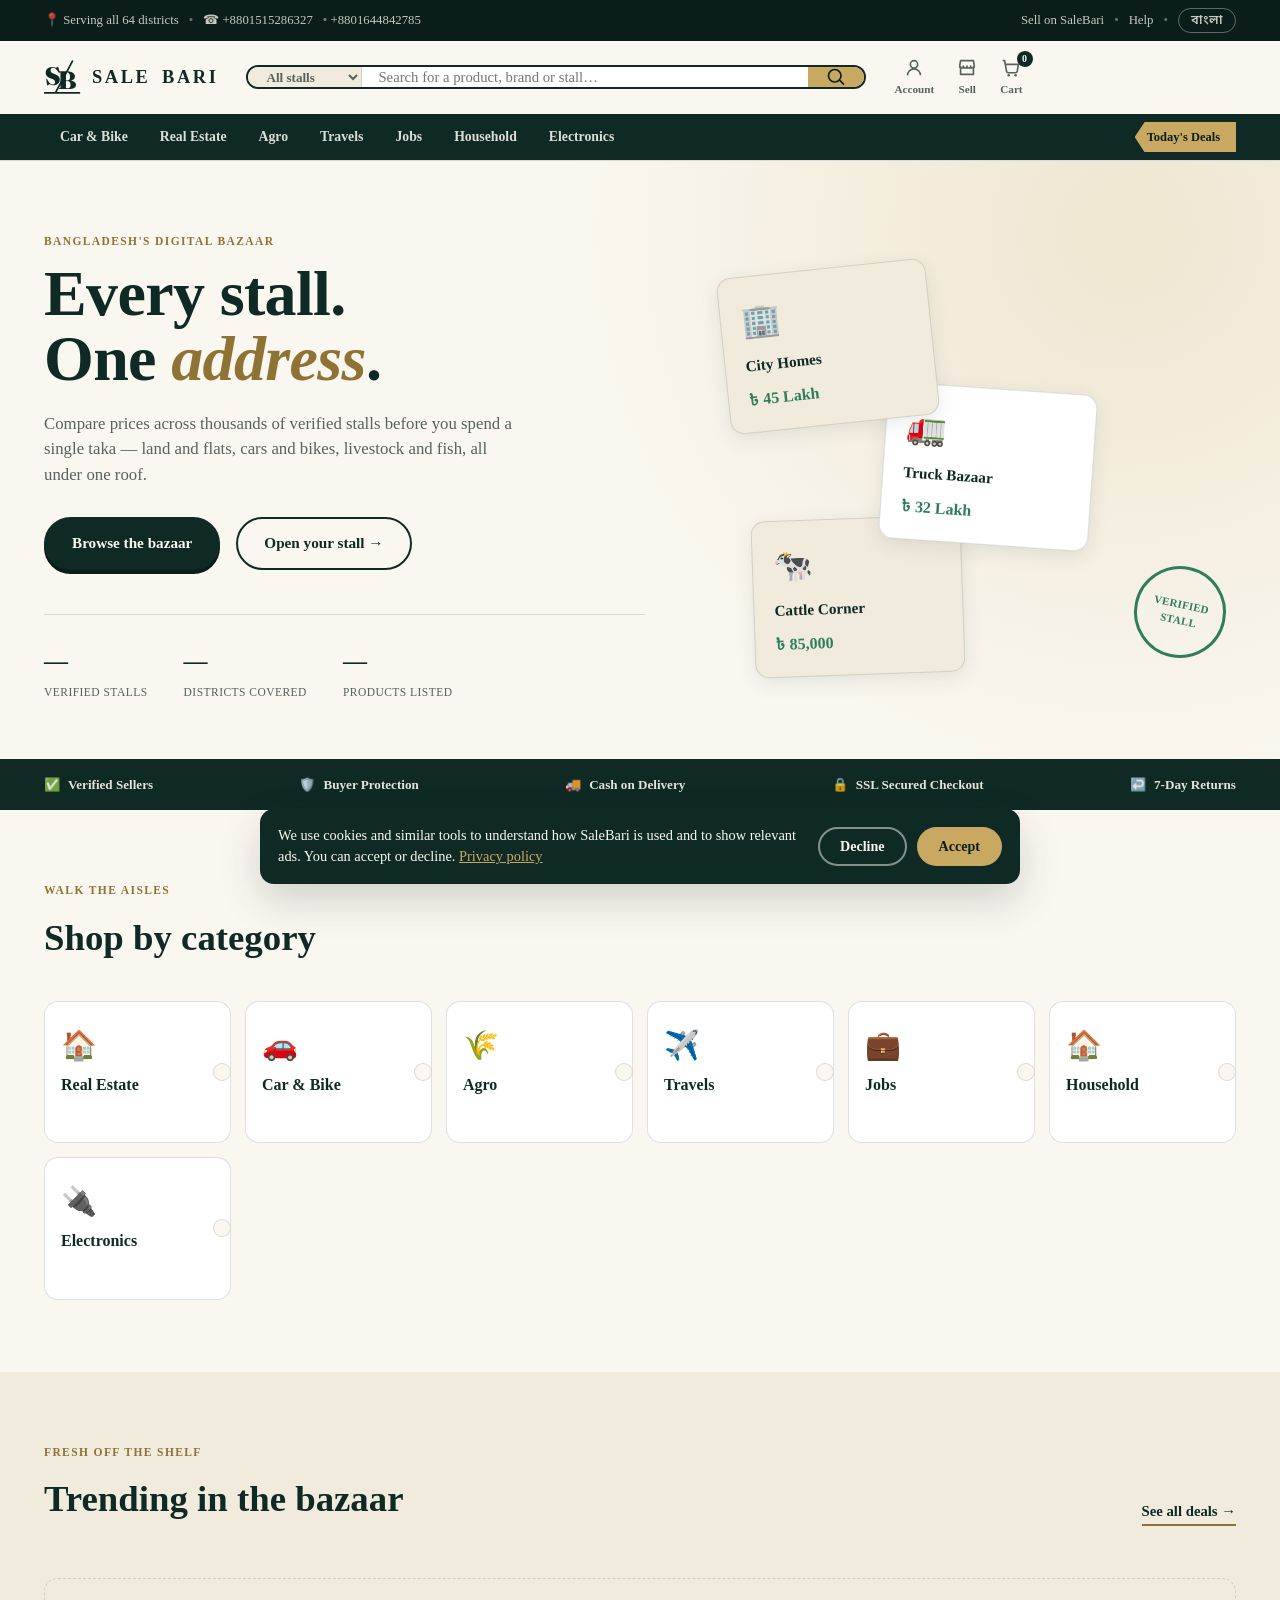
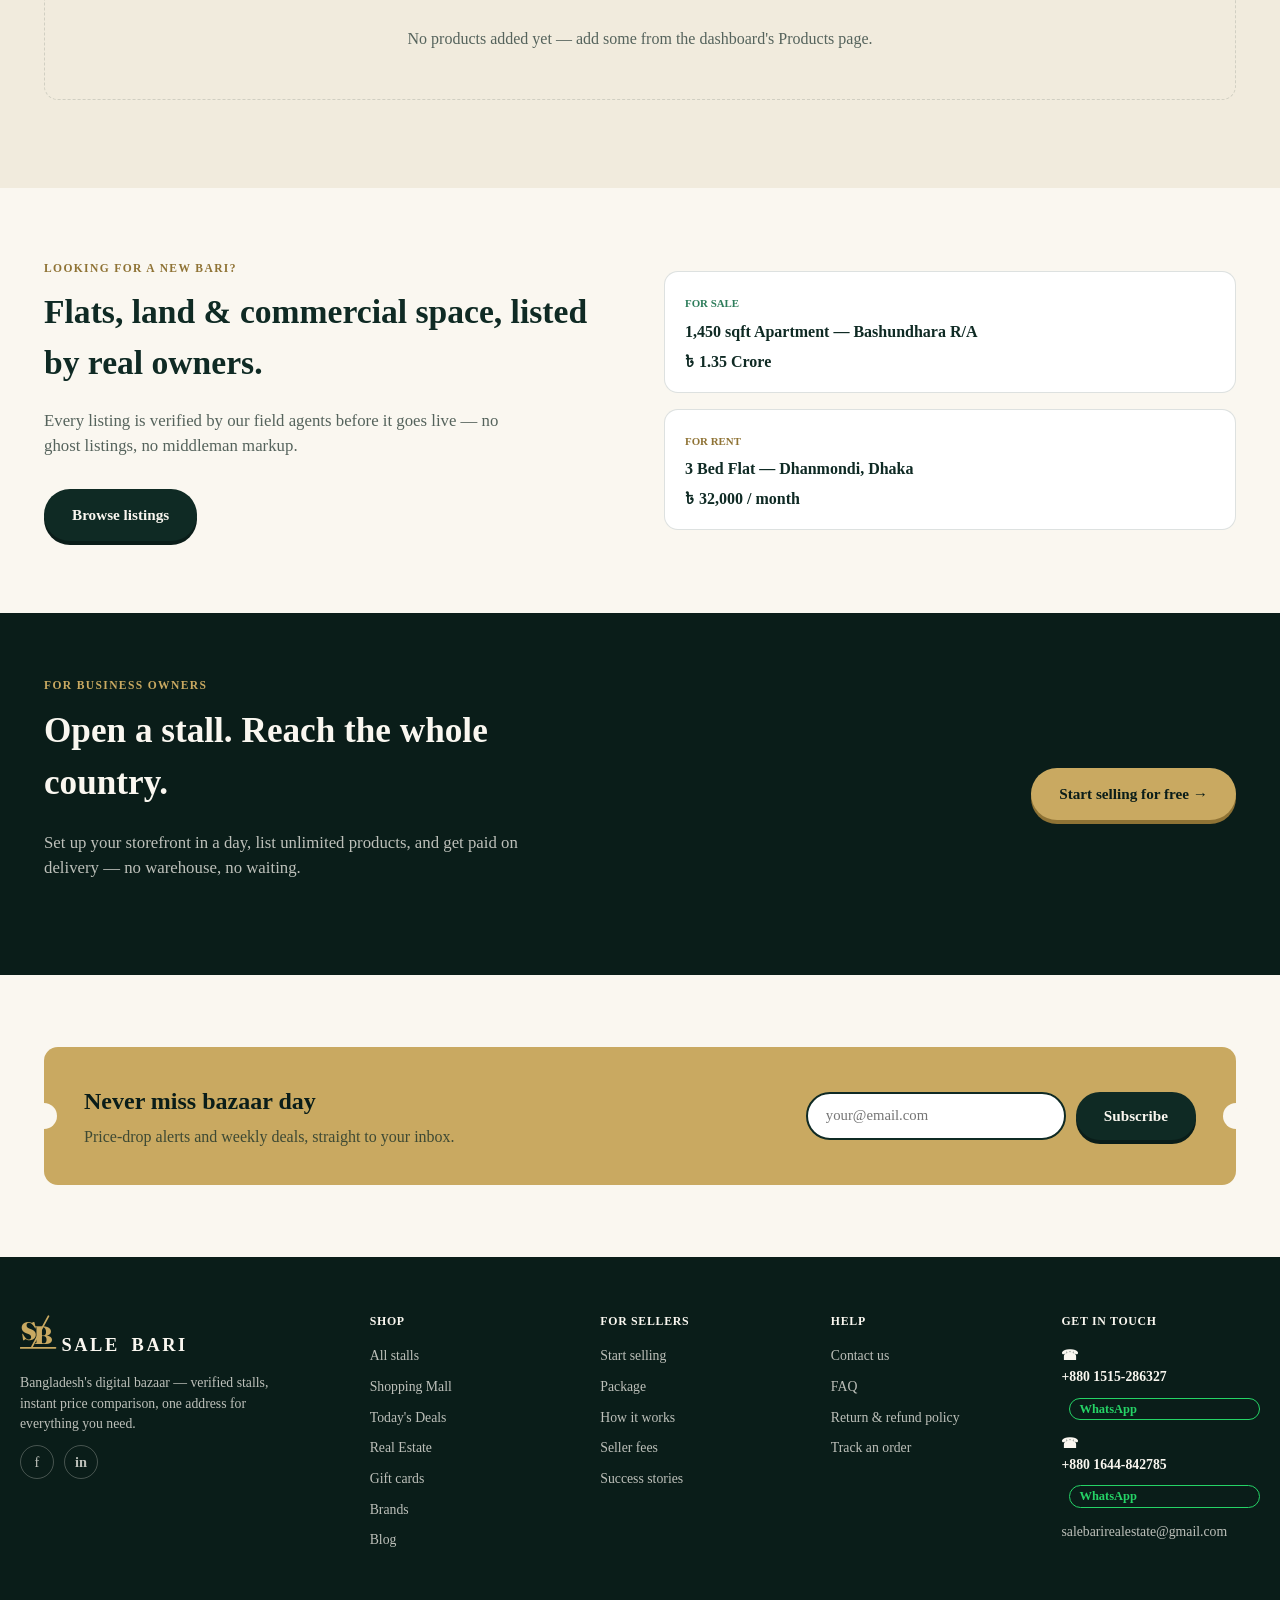
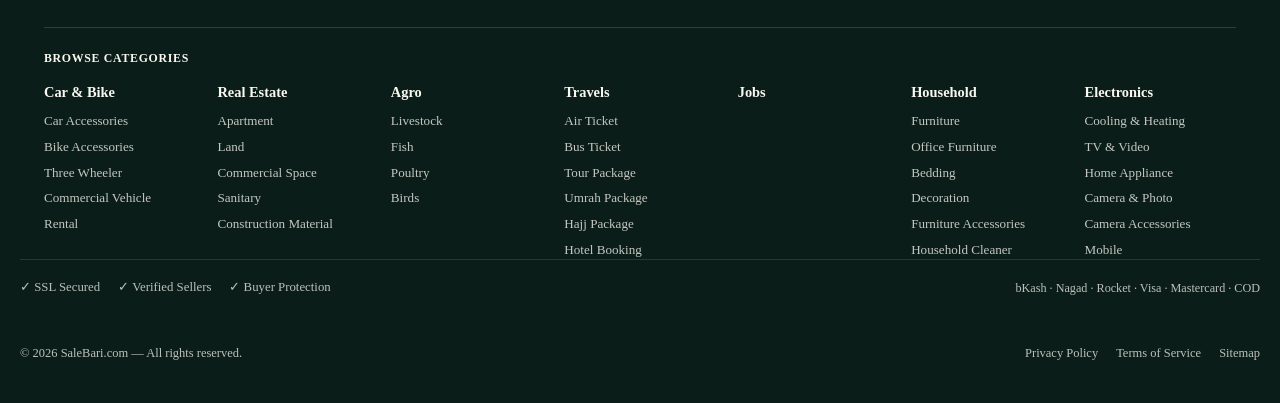
==== index.html @ 5c944c43 "City filter, price/condition/sort filters and 'category in city' landing pages (/electronics/laptop/" ====
<!DOCTYPE html>
<html lang="en">
<head>
<meta charset="UTF-8">
<meta name="viewport" content="width=device-width, initial-scale=1.0">
<title>SaleBari — Buy &amp; Sell Online in Bangladesh</title>
<meta name="description" content="Buy and sell real estate, cars, electronics, household items, travel and more from verified sellers across Bangladesh. Compare prices, chat on WhatsApp.">
<meta name="robots" content="index,follow,max-image-preview:large">
<link rel="canonical" href="https://salebari.com/">
<meta name="theme-color" content="#0F2A24">
<meta property="og:site_name" content="SaleBari">
<meta property="og:type" content="website">
<meta property="og:title" content="SaleBari — Buy &amp; Sell Online in Bangladesh">
<meta property="og:description" content="Buy and sell real estate, cars, electronics, household items, travel and more from verified sellers across Bangladesh. Compare prices, chat on WhatsApp.">
<meta property="og:url" content="https://salebari.com/">
<meta property="og:image" content="https://salebari.com/assets/og-default.png">
<meta property="og:locale" content="en_US">
<meta property="og:locale:alternate" content="bn_BD">
<meta name="twitter:card" content="summary_large_image">
<meta name="twitter:title" content="SaleBari — Buy &amp; Sell Online in Bangladesh">
<meta name="twitter:description" content="Buy and sell real estate, cars, electronics, household items, travel and more from verified sellers across Bangladesh. Compare prices, chat on WhatsApp.">
<meta name="twitter:image" content="https://salebari.com/assets/og-default.png">
<script type="application/ld+json">{"@context":"https://schema.org","@graph":[{"@type":"Organization","@id":"https://salebari.com/#org","name":"SaleBari","url":"https://salebari.com/","logo":"https://salebari.com/assets/og-default.png","sameAs":["https://www.facebook.com/thesalebari","https://www.linkedin.com/company/sale-bari/"],"contactPoint":[{"@type":"ContactPoint","telephone":"+8801515286327","contactType":"customer support","areaServed":"BD","availableLanguage":["en","bn"]},{"@type":"ContactPoint","telephone":"+8801644842785","contactType":"customer support","areaServed":"BD","availableLanguage":["en","bn"]}]},{"@type":"WebSite","@id":"https://salebari.com/#website","url":"https://salebari.com/","name":"SaleBari","publisher":{"@id":"https://salebari.com/#org"},"inLanguage":["en","bn"]}]}</script>
<meta name="google-site-verification" content="fPj6WrLYB4rgXMhcSSSELYYKHPW4EXhaPzWwyzoyVK4" />
<link rel="icon" type="image/svg+xml" href="assets/favicon.svg">
<link rel="preconnect" href="https://fonts.googleapis.com">
<link rel="preconnect" href="https://fonts.gstatic.com" crossorigin>
<link href="https://fonts.googleapis.com/css2?family=Fraunces:ital,opsz,wght@0,9..144,500;0,9..144,600;0,9..144,700;0,9..144,900;1,9..144,600&family=Noto+Sans+Bengali:wght@400;500;600;700;800&display=swap" rel="stylesheet">
<link rel="stylesheet" href="css/style.css?v=17">
</head>
<body>

<!-- ============ UTILITY BAR ============ -->
<div class="utility-bar">
  <div class="wrap utility-inner">
    <div class="utility-left">
      <span data-i18n="utility.location">📍 Serving all 64 districts</span>
      <span class="sep">•</span>
      <span data-i18n="utility.helpline">☎ +8801515286327</span><span class="util-num2">+8801644842785</span>
    </div>
    <div class="utility-right">
      <a href="sell/" data-i18n="utility.sell">Sell on SaleBari</a>
      <span class="sep">•</span>
      <a href="/help/" data-i18n="utility.help">Help</a>
      <span class="sep">•</span>
      <button type="button" id="langToggle" class="lang-toggle">বাংলা</button>
    </div>
  </div>
</div>

<!-- ============ HEADER ============ -->
<header class="site-header">
  <div class="wrap header-inner">
    <a href="#top" class="logo">
      <svg class="logo-icon" viewBox="0 0 120 120" xmlns="http://www.w3.org/2000/svg" aria-hidden="true">
        <text x="2" y="86" font-family="Fraunces, Georgia, serif" font-weight="900" font-size="80" fill="currentColor">S</text>
        <text x="44" y="98" font-family="Fraunces, Georgia, serif" font-weight="900" font-size="80" fill="currentColor">B</text>
        <line x1="90" y1="10" x2="38" y2="106" stroke="currentColor" stroke-width="5.5" stroke-linecap="round"/>
        <line x1="2" y1="110" x2="112" y2="110" stroke="currentColor" stroke-width="5.5" stroke-linecap="round"/>
      </svg>
      <span class="logo-word">Sale Bari</span>
    </a>

    <form class="search-bar" role="search">
      <select class="search-scope" aria-label="Category">
        <option data-i18n="search.scope.all">All stalls</option>
        <option data-i18n="cat.realestate">Real Estate</option>
        <option data-i18n="cat.carbike">Car &amp; Bike</option>
        <option data-i18n="cat.agro">Agro</option>
        <option data-i18n="cat.travels">Travels</option>
        <option data-i18n="cat.jobs">Jobs</option>
      </select>
      <input type="search" placeholder="Search for a product, brand or stall…" aria-label="Search" data-i18n-placeholder="search.placeholder">
      <button type="submit" aria-label="Search">
        <svg viewBox="0 0 24 24" width="20" height="20"><path fill="none" stroke="currentColor" stroke-width="2" stroke-linecap="round" d="M10.5 18a7.5 7.5 0 1 1 0-15 7.5 7.5 0 0 1 0 15Zm6.4-1.6L21 20.5"/></svg>
      </button>
    </form>

    <div class="header-actions">
      <a href="account/" class="icon-link">
        <svg viewBox="0 0 24 24" width="22" height="22"><path fill="none" stroke="currentColor" stroke-width="1.8" d="M12 12a4 4 0 1 0 0-8 4 4 0 0 0 0 8Zm-7 8c0-3.9 3.1-7 7-7s7 3.1 7 7"/></svg>
        <span data-i18n="header.account">Account</span>
      </a>
      <a href="sell/" class="icon-link sell-link">
        <svg viewBox="0 0 24 24" width="22" height="22"><path fill="none" stroke="currentColor" stroke-width="1.8" stroke-linejoin="round" d="M4 10 5 4h14l1 6M4 10a2 2 0 0 0 4 0 2 2 0 0 0 4 0 2 2 0 0 0 4 0 2 2 0 0 0 4 0M5 10v9h14v-9"/></svg>
        <span data-i18n="header.sell">Sell</span>
      </a>
      <a href="#cart" class="icon-link cart-link">
        <svg viewBox="0 0 24 24" width="22" height="22"><path fill="none" stroke="currentColor" stroke-width="1.8" d="M3 4h2l2.2 11.6a2 2 0 0 0 2 1.6h7.6a2 2 0 0 0 2-1.6L20 8H6"/><circle cx="9.5" cy="20" r="1.4" fill="currentColor"/><circle cx="17" cy="20" r="1.4" fill="currentColor"/></svg>
        <span data-i18n="header.cart">Cart</span>
        <b class="cart-count">0</b>
      </a>
      <button class="menu-toggle" aria-label="Toggle menu" aria-expanded="false">
        <span></span><span></span><span></span>
      </button>
    </div>
  </div>

  <nav class="category-nav" aria-label="Categories">
    <div class="wrap cat-nav-inner">
      <ul class="cat-list"><li class="has-mega"><a href="/car-bike/" data-i18n="cn.1">Car &amp; Bike</a><div class="mega mega-narrow"><div class="mega-col"><span class="mega-item"><a href="/car-bike/accessories/" data-i18n="cn.4">Car Accessories</a><div class="flyout"><a class="flyout-all" href="/car-bike/accessories/" data-i18n="allin.4">All in Car Accessories</a><a href="/car-bike/accessories/scratch-remover/" data-i18n="cn.18">Car Scratch Remover</a><a href="/car-bike/accessories/engine-oil/" data-i18n="cn.19">Engine Oil</a><a href="/car-bike/accessories/scanner/" data-i18n="cn.20">Car Scanner</a><a href="/car-bike/accessories/dashcam/" data-i18n="cn.21">DashCam</a></div></span><span class="mega-item"><a href="/car-bike/bike-accessories/" data-i18n="cn.5">Bike Accessories</a><div class="flyout"><a class="flyout-all" href="/car-bike/bike-accessories/" data-i18n="allin.5">All in Bike Accessories</a><a href="/car-bike/bike-accessories/motorcycle-helmet/" data-i18n="cn.22">Motorcycle Helmet</a><a href="/car-bike/bike-accessories/motorcycle-tyre/" data-i18n="cn.23">Motorcycle Tyre</a></div></span><span class="mega-item"><a href="/car-bike/three-wheeler/" data-i18n="cn.6">Three Wheeler</a><div class="flyout"><a class="flyout-all" href="/car-bike/three-wheeler/" data-i18n="allin.6">All in Three Wheeler</a><a href="/car-bike/three-wheeler/cng/" data-i18n="cn.24">CNG</a><a href="/car-bike/three-wheeler/auto-rickshaw/" data-i18n="cn.25">Auto Rickshaw</a></div></span><span class="mega-item"><a href="/car-bike/commercial-vehicle/" data-i18n="cn.7">Commercial Vehicle</a><div class="flyout"><a class="flyout-all" href="/car-bike/commercial-vehicle/" data-i18n="allin.7">All in Commercial Vehicle</a><a href="/car-bike/commercial-vehicle/boat/" data-i18n="cn.26">Boat</a><a href="/car-bike/commercial-vehicle/truck/" data-i18n="cn.27">Truck</a><a href="/car-bike/commercial-vehicle/tractor/" data-i18n="cn.28">Tractor</a><a href="/car-bike/commercial-vehicle/bus/" data-i18n="cn.29">Bus</a></div></span><span class="mega-item"><a href="/car-bike/rental/" data-i18n="cn.8">Rental</a><div class="flyout"><a class="flyout-all" href="/car-bike/rental/" data-i18n="allin.8">All in Rental</a><a href="/car-bike/rental/pickup-rental/" data-i18n="cn.30">Pickup Rental</a><a href="/car-bike/rental/ambulance-service/" data-i18n="cn.31">Ambulance Service</a></div></span></div></div></li><li class="has-mega"><a href="/real-estate/" data-i18n="cn.2">Real Estate</a><div class="mega mega-narrow"><div class="mega-col"><a href="/real-estate/apartment/" data-i18n="cn.9">Apartment</a><a href="/real-estate/land/" data-i18n="cn.10">Land</a><a href="/real-estate/commercial-space/" data-i18n="cn.11">Commercial Space</a><span class="mega-item"><a href="/real-estate/sanitary/" data-i18n="cn.12">Sanitary</a><div class="flyout"><a class="flyout-all" href="/real-estate/sanitary/" data-i18n="allin.12">All in Sanitary</a><a href="/real-estate/sanitary/commode/" data-i18n="cn.32">Commode</a><a href="/real-estate/sanitary/basin/" data-i18n="cn.33">Basin</a><a href="/real-estate/sanitary/water-tap/" data-i18n="cn.34">Water Tap</a></div></span><span class="mega-item"><a href="/real-estate/construction-material/" data-i18n="cn.13">Construction Material</a><div class="flyout"><a class="flyout-all" href="/real-estate/construction-material/" data-i18n="allin.13">All in Construction Material</a><a href="/real-estate/construction-material/cement/" data-i18n="cn.35">Cement</a><a href="/real-estate/construction-material/sand/" data-i18n="cn.36">Sand</a><a href="/real-estate/construction-material/stone/" data-i18n="cn.37">Stone</a><a href="/real-estate/construction-material/brick/" data-i18n="cn.38">Brick</a><a href="/real-estate/construction-material/rod/" data-i18n="cn.39">Rod</a><a href="/real-estate/construction-material/equipment/" data-i18n="cn.40">Construction Equipment</a></div></span></div></div></li><li class="has-mega"><a href="/agro/" data-i18n="cn.3">Agro</a><div class="mega mega-narrow"><div class="mega-col"><span class="mega-item"><a href="/agro/livestock/" data-i18n="cn.14">Livestock</a><div class="flyout"><a class="flyout-all" href="/agro/livestock/" data-i18n="allin.14">All in Livestock</a><a href="/agro/livestock/cow/" data-i18n="cn.41">Cow</a><a href="/agro/livestock/goat/" data-i18n="cn.42">Goat</a><a href="/agro/livestock/buffalo/" data-i18n="cn.43">Buffalo</a></div></span><span class="mega-item"><a href="/agro/fish/" data-i18n="cn.15">Fish</a><div class="flyout"><a class="flyout-all" href="/agro/fish/" data-i18n="allin.15">All in Fish</a><a href="/agro/fish/rui/" data-i18n="cn.44">Rui</a><a href="/agro/fish/katla/" data-i18n="cn.45">Katla</a><a href="/agro/fish/tilapia/" data-i18n="cn.46">Tilapia</a><a href="/agro/fish/pangas/" data-i18n="cn.47">Pangas</a><a href="/agro/fish/other-fish/" data-i18n="cn.48">Other Fish</a></div></span><span class="mega-item"><a href="/agro/poultry/" data-i18n="cn.16">Poultry</a><div class="flyout"><a class="flyout-all" href="/agro/poultry/" data-i18n="allin.16">All in Poultry</a><a href="/agro/poultry/chicken/" data-i18n="cn.49">Chicken</a><a href="/agro/poultry/duck/" data-i18n="cn.50">Duck</a></div></span><span class="mega-item"><a href="/agro/birds/" data-i18n="cn.17">Birds</a><div class="flyout"><a class="flyout-all" href="/agro/birds/" data-i18n="allin.17">All in Birds</a><a href="/agro/birds/pigeon/" data-i18n="cn.51">Pigeon</a><a href="/agro/birds/other-permitted-birds/" data-i18n="cn.52">Other Permitted Birds</a></div></span></div></div></li><li class="has-mega"><a href="/travels/" data-i18n="cn.53">Travels</a><div class="mega mega-narrow"><div class="mega-col"><a href="/travels/air-ticket/" data-i18n="cn.54">Air Ticket</a><a href="/travels/bus-ticket/" data-i18n="cn.55">Bus Ticket</a><a href="/travels/tour-package/" data-i18n="cn.56">Tour Package</a><a href="/travels/umrah-package/" data-i18n="cn.57">Umrah Package</a><a href="/travels/hajj-package/" data-i18n="cn.58">Hajj Package</a><a href="/travels/hotel-booking/" data-i18n="cn.59">Hotel Booking</a><a href="/travels/visa-processing/" data-i18n="cn.60">Visa Processing</a><span class="mega-item"><a href="/travels/doctor-appointment/" data-i18n="cn.61">Doctor Appointment</a><div class="flyout"><a class="flyout-all" href="/travels/doctor-appointment/" data-i18n="allin.61">All in Doctor Appointment</a><a href="/travels/doctor-appointment/indian-doctor-appointment/" data-i18n="cn.62">Indian Doctor Appointment</a></div></span><a href="/travels/train-ticket/" data-i18n="cn.63">Train Ticket</a><a href="/travels/saint-martin-ship-ticket/" data-i18n="cn.64">Saint Martin Ship Ticket</a></div></div></li><li><a href="/jobs/" data-i18n="cn.65">Jobs</a></li><li class="has-mega"><a href="/household/" data-i18n="cn.66">Household</a><div class="mega mega-narrow"><div class="mega-col"><span class="mega-item"><a href="/household/furniture/" data-i18n="cn.67">Furniture</a><div class="flyout"><a class="flyout-all" href="/household/furniture/" data-i18n="allin.67">All in Furniture</a><a href="/household/furniture/bed/" data-i18n="cn.68">Bed</a><a href="/household/furniture/bedside-table/" data-i18n="cn.69">Bedside Table</a><a href="/household/furniture/air-bed/" data-i18n="cn.70">Air Bed</a><a href="/household/furniture/dining-table/" data-i18n="cn.71">Dining Table</a><a href="/household/furniture/dining-chair/" data-i18n="cn.72">Dining Chair</a><a href="/household/furniture/sofa-set/" data-i18n="cn.73">Sofa Set</a><a href="/household/furniture/center-table/" data-i18n="cn.74">Center Table</a><a href="/household/furniture/divan/" data-i18n="cn.75">Divan</a><a href="/household/furniture/dressing-table/" data-i18n="cn.76">Dressing Table</a><a href="/household/furniture/showcase/" data-i18n="cn.77">Showcase</a><a href="/household/furniture/shelf/" data-i18n="cn.78">Shelf</a><a href="/household/furniture/wardrobe/" data-i18n="cn.79">Wardrobe</a><a href="/household/furniture/almirah/" data-i18n="cn.80">Almirah</a><a href="/household/furniture/trolley/" data-i18n="cn.81">Trolley</a><a href="/household/furniture/stool/" data-i18n="cn.82">Stool</a><a href="/household/furniture/furniture-set/" data-i18n="cn.83">Furniture Set</a><a href="/household/furniture/kitchen-furniture/" data-i18n="cn.84">Kitchen Furniture</a><a href="/household/furniture/shoe-rack/" data-i18n="cn.85">Shoe Rack</a></div></span><span class="mega-item"><a href="/household/office-furniture/" data-i18n="cn.86">Office Furniture</a><div class="flyout"><a class="flyout-all" href="/household/office-furniture/" data-i18n="allin.86">All in Office Furniture</a><a href="/household/office-furniture/office-table/" data-i18n="cn.87">Office Table</a><a href="/household/office-furniture/chair/" data-i18n="cn.88">Chair</a><a href="/household/office-furniture/display-rack/" data-i18n="cn.89">Display Rack</a></div></span><span class="mega-item"><a href="/household/bedding/" data-i18n="cn.90">Bedding</a><div class="flyout"><a class="flyout-all" href="/household/bedding/" data-i18n="allin.90">All in Bedding</a><a href="/household/bedding/bed-sheet/" data-i18n="cn.91">Bed Sheet</a><a href="/household/bedding/mosquito-net/" data-i18n="cn.92">Mosquito Net</a><a href="/household/bedding/mattress/" data-i18n="cn.93">Mattress</a><a href="/household/bedding/pillow/" data-i18n="cn.94">Pillow</a><a href="/household/bedding/cushion/" data-i18n="cn.95">Cushion</a><a href="/household/bedding/sofa-foam/" data-i18n="cn.96">Sofa Foam</a><a href="/household/bedding/blanket/" data-i18n="cn.97">Blanket</a></div></span><span class="mega-item"><a href="/household/decoration/" data-i18n="cn.98">Decoration</a><div class="flyout"><a class="flyout-all" href="/household/decoration/" data-i18n="allin.98">All in Decoration</a><a href="/household/decoration/curtain/" data-i18n="cn.99">Curtain</a><a href="/household/decoration/floor-mat/" data-i18n="cn.100">Floor Mat</a><a href="/household/decoration/interior-design/" data-i18n="cn.101">Interior Design</a><a href="/household/decoration/showpiece/" data-i18n="cn.102">Showpiece</a><a href="/household/decoration/mirror/" data-i18n="cn.103">Mirror</a><a href="/household/decoration/door/" data-i18n="cn.104">Door</a><a href="/household/decoration/tiles/" data-i18n="cn.105">Tiles</a><a href="/household/decoration/decor-accessories/" data-i18n="cn.106">Decor Accessories</a><a href="/household/decoration/organizer/" data-i18n="cn.107">Organizer</a></div></span><a href="/household/furniture-accessories/" data-i18n="cn.108">Furniture Accessories</a><span class="mega-item"><a href="/household/cleaner/" data-i18n="cn.109">Household Cleaner</a><div class="flyout"><a class="flyout-all" href="/household/cleaner/" data-i18n="allin.109">All in Household Cleaner</a><a href="/household/cleaner/mop/" data-i18n="cn.110">Mop</a><a href="/household/cleaner/hose-pipe/" data-i18n="cn.111">Hose Pipe</a><a href="/household/cleaner/floor-cleaner/" data-i18n="cn.112">Floor Cleaner</a><a href="/household/cleaner/glass-cleaner/" data-i18n="cn.113">Glass Cleaner</a><a href="/household/cleaner/air-freshener/" data-i18n="cn.114">Air Freshener</a><a href="/household/cleaner/basket/" data-i18n="cn.115">Basket</a></div></span><span class="mega-item"><a href="/household/pest-control/" data-i18n="cn.116">Pest Control</a><div class="flyout"><a class="flyout-all" href="/household/pest-control/" data-i18n="allin.116">All in Pest Control</a><a href="/household/pest-control/mosquito-killer/" data-i18n="cn.117">Mosquito Killer</a><a href="/household/pest-control/pest-control-service/" data-i18n="cn.118">Pest Control Service</a></div></span><span class="mega-item"><a href="/household/kitchenware/" data-i18n="cn.119">Kitchenware</a><div class="flyout"><a class="flyout-all" href="/household/kitchenware/" data-i18n="allin.119">All in Kitchenware</a><a href="/household/kitchenware/crockeries/" data-i18n="cn.120">Crockeries</a><a href="/household/kitchenware/vegetable-cutter/" data-i18n="cn.121">Vegetable Cutter</a><a href="/household/kitchenware/fry-pan/" data-i18n="cn.122">Fry Pan</a><a href="/household/kitchenware/korai/" data-i18n="cn.123">Korai</a><a href="/household/kitchenware/pressure-cooker/" data-i18n="cn.124">Pressure Cooker</a><a href="/household/kitchenware/cup-mug/" data-i18n="cn.125">Cup &amp; Mug</a><a href="/household/kitchenware/water-bottle/" data-i18n="cn.126">Water Bottle</a><a href="/household/kitchenware/kitchen-knife/" data-i18n="cn.127">Kitchen Knife</a></div></span><span class="mega-item"><a href="/household/stationery-craft/" data-i18n="cn.128">Stationery &amp; Craft</a><div class="flyout"><a class="flyout-all" href="/household/stationery-craft/" data-i18n="allin.128">All in Stationery &amp; Craft</a><a href="/household/stationery-craft/paper-notebook/" data-i18n="cn.129">Paper Notebook</a><a href="/household/stationery-craft/wrapping-paper/" data-i18n="cn.130">Wrapping Paper</a><a href="/household/stationery-craft/stapler/" data-i18n="cn.131">Stapler</a><a href="/household/stationery-craft/scotch-tape/" data-i18n="cn.132">Scotch Tape</a><a href="/household/stationery-craft/pen/" data-i18n="cn.133">Pen</a><a href="/household/stationery-craft/measuring-tape/" data-i18n="cn.134">Measuring Tape</a></div></span><span class="mega-item"><a href="/household/bathroom-accessories/" data-i18n="cn.135">Bathroom Accessories</a><div class="flyout"><a class="flyout-all" href="/household/bathroom-accessories/" data-i18n="allin.135">All in Bathroom Accessories</a><a href="/household/bathroom-accessories/toilet-seat/" data-i18n="cn.136">Toilet Seat</a></div></span></div></div></li><li class="has-mega"><a href="/electronics/" data-i18n="cn.137">Electronics</a><div class="mega mega-narrow"><div class="mega-col"><span class="mega-item"><a href="/electronics/cooling-heating/" data-i18n="cn.138">Cooling &amp; Heating</a><div class="flyout"><a class="flyout-all" href="/electronics/cooling-heating/" data-i18n="allin.138">All in Cooling &amp; Heating</a><a href="/electronics/cooling-heating/air-conditioner/" data-i18n="cn.139">Air Conditioner</a><a href="/electronics/cooling-heating/ac-ton-calculator/" data-i18n="cn.140">AC Ton Calculator</a><a href="/electronics/cooling-heating/ac-bill-calculator/" data-i18n="cn.141">AC Bill Calculator</a><a href="/electronics/cooling-heating/ac-accessories/" data-i18n="cn.142">AC Accessories</a><a href="/electronics/cooling-heating/air-curtain/" data-i18n="cn.143">Air Curtain</a><a href="/electronics/cooling-heating/air-cooler/" data-i18n="cn.144">Air Cooler</a><a href="/electronics/cooling-heating/room-heater/" data-i18n="cn.145">Room Heater</a><a href="/electronics/cooling-heating/fan/" data-i18n="cn.146">Fan</a><a href="/electronics/cooling-heating/air-purifier/" data-i18n="cn.147">Air Purifier</a><a href="/electronics/cooling-heating/humidifier/" data-i18n="cn.148">Humidifier</a><a href="/electronics/cooling-heating/dehumidifier/" data-i18n="cn.149">Dehumidifier</a><a href="/electronics/cooling-heating/water-heater-geyser/" data-i18n="cn.150">Water Heater &amp; Geyser</a></div></span><span class="mega-item"><a href="/electronics/tv-video/" data-i18n="cn.151">TV &amp; Video</a><div class="flyout"><a class="flyout-all" href="/electronics/tv-video/" data-i18n="allin.151">All in TV &amp; Video</a><a href="/electronics/tv-video/television/" data-i18n="cn.152">Television</a><a href="/electronics/tv-video/size-calculator/" data-i18n="cn.153">TV Size Calculator</a><a href="/electronics/tv-video/android-tv-box/" data-i18n="cn.154">Android TV Box</a><a href="/electronics/tv-video/air-mouse/" data-i18n="cn.155">Air Mouse</a><a href="/electronics/tv-video/wireless-display-adapter/" data-i18n="cn.156">Wireless Display Adapter</a><a href="/electronics/tv-video/3d-glass/" data-i18n="cn.157">3D Glass</a><a href="/electronics/tv-video/satellite-dish/" data-i18n="cn.158">Satellite Dish</a><a href="/electronics/tv-video/accessories/" data-i18n="cn.159">TV Accessories</a><a href="/electronics/tv-video/remote/" data-i18n="cn.160">TV Remote</a><a href="/electronics/tv-video/bracket/" data-i18n="cn.161">TV Bracket</a><a href="/electronics/tv-video/game-console/" data-i18n="cn.162">Game Console</a><a href="/electronics/tv-video/game-controller/" data-i18n="cn.163">Game Controller</a><a href="/electronics/tv-video/game-accessories/" data-i18n="cn.164">Game Accessories</a><a href="/electronics/tv-video/repair-service/" data-i18n="cn.165">TV Repair Service</a></div></span><span class="mega-item"><a href="/electronics/home-appliance/" data-i18n="cn.166">Home Appliance</a><div class="flyout"><a class="flyout-all" href="/electronics/home-appliance/" data-i18n="allin.166">All in Home Appliance</a><a href="/electronics/home-appliance/water-filter/" data-i18n="cn.167">Water Filter</a><a href="/electronics/home-appliance/filter-accessories/" data-i18n="cn.168">Filter Accessories</a><a href="/electronics/home-appliance/electric-chula/" data-i18n="cn.169">Electric Chula</a><a href="/electronics/home-appliance/dishwasher/" data-i18n="cn.170">Dishwasher</a><a href="/electronics/home-appliance/refrigerator/" data-i18n="cn.171">Refrigerator</a><a href="/electronics/home-appliance/washing-machine/" data-i18n="cn.172">Washing Machine</a><a href="/electronics/home-appliance/microwave-oven/" data-i18n="cn.173">Microwave Oven</a><a href="/electronics/home-appliance/blender/" data-i18n="cn.174">Blender</a><a href="/electronics/home-appliance/air-diffuser/" data-i18n="cn.175">Air Diffuser</a><a href="/electronics/home-appliance/air-fryer/" data-i18n="cn.176">Air Fryer</a><a href="/electronics/home-appliance/food-dehydrator/" data-i18n="cn.177">Food Dehydrator</a><a href="/electronics/home-appliance/coffee-machine/" data-i18n="cn.178">Coffee Machine</a><a href="/electronics/home-appliance/toaster/" data-i18n="cn.179">Toaster</a><a href="/electronics/home-appliance/iron/" data-i18n="cn.180">Iron</a><a href="/electronics/home-appliance/food-maker/" data-i18n="cn.181">Food Maker</a><a href="/electronics/home-appliance/electric-kettle/" data-i18n="cn.182">Electric Kettle</a><a href="/electronics/home-appliance/vacuum-cleaner/" data-i18n="cn.183">Vacuum Cleaner</a><a href="/electronics/home-appliance/rice-cooker/" data-i18n="cn.184">Rice Cooker</a><a href="/electronics/home-appliance/thermos-container/" data-i18n="cn.185">Thermos Container</a><a href="/electronics/home-appliance/sewing-machine/" data-i18n="cn.186">Sewing Machine</a><a href="/electronics/home-appliance/dispenser/" data-i18n="cn.187">Dispenser</a><a href="/electronics/home-appliance/gas-stove/" data-i18n="cn.188">Gas Stove</a><a href="/electronics/home-appliance/kitchen-hood/" data-i18n="cn.189">Kitchen Hood</a><a href="/electronics/home-appliance/roti-maker/" data-i18n="cn.190">Roti Maker</a><a href="/electronics/home-appliance/barbeque-grill/" data-i18n="cn.191">Barbeque Grill</a><a href="/electronics/home-appliance/bathroom-supplies/" data-i18n="cn.192">Bathroom Supplies</a><a href="/electronics/home-appliance/kitchen-storage/" data-i18n="cn.193">Kitchen Storage</a></div></span><span class="mega-item"><a href="/electronics/camera-photo/" data-i18n="cn.194">Camera &amp; Photo</a><div class="flyout"><a class="flyout-all" href="/electronics/camera-photo/" data-i18n="allin.194">All in Camera &amp; Photo</a><a href="/electronics/camera-photo/drone/" data-i18n="cn.195">Drone</a><a href="/electronics/camera-photo/digital-camera/" data-i18n="cn.196">Digital Camera</a><a href="/electronics/camera-photo/dslr/" data-i18n="cn.197">DSLR</a><a href="/electronics/camera-photo/action-camera/" data-i18n="cn.198">Action Camera</a><a href="/electronics/camera-photo/mirrorless-camera/" data-i18n="cn.199">Mirrorless Camera</a><a href="/electronics/camera-photo/instant-camera/" data-i18n="cn.200">Instant Camera</a><a href="/electronics/camera-photo/video-camera/" data-i18n="cn.201">Video Camera</a><a href="/electronics/camera-photo/digital-photo-frame/" data-i18n="cn.202">Digital Photo Frame</a><a href="/electronics/camera-photo/binocular/" data-i18n="cn.203">Binocular</a><a href="/electronics/camera-photo/telescope/" data-i18n="cn.204">Telescope</a></div></span><span class="mega-item"><a href="/electronics/camera-accessories/" data-i18n="cn.205">Camera Accessories</a><div class="flyout"><a class="flyout-all" href="/electronics/camera-accessories/" data-i18n="allin.205">All in Camera Accessories</a><a href="/electronics/camera-accessories/lens/" data-i18n="cn.206">Camera Lens</a><a href="/electronics/camera-accessories/flash/" data-i18n="cn.207">Camera Flash</a><a href="/electronics/camera-accessories/studio-light/" data-i18n="cn.208">Studio Light</a><a href="/electronics/camera-accessories/battery/" data-i18n="cn.209">Camera Battery</a><a href="/electronics/camera-accessories/charger/" data-i18n="cn.210">Camera Charger</a><a href="/electronics/camera-accessories/memory-card/" data-i18n="cn.211">Memory Card</a><a href="/electronics/camera-accessories/tripod/" data-i18n="cn.212">Camera Tripod</a><a href="/electronics/camera-accessories/lens-cleaning-kit/" data-i18n="cn.213">Lens Cleaning Kit</a><a href="/electronics/camera-accessories/bag/" data-i18n="cn.214">Camera Bag</a><a href="/electronics/camera-accessories/lens-hood/" data-i18n="cn.215">Lens Hood</a></div></span><a href="/electronics/mobile/" data-i18n="cn.216">Mobile</a><span class="mega-item"><a href="/electronics/mobile-accessories/" data-i18n="cn.217">Mobile Accessories</a><div class="flyout"><a class="flyout-all" href="/electronics/mobile-accessories/" data-i18n="allin.217">All in Mobile Accessories</a><a href="/electronics/mobile-accessories/power-bank/" data-i18n="cn.218">Power Bank</a><a href="/electronics/mobile-accessories/battery/" data-i18n="cn.219">Mobile Battery</a><a href="/electronics/mobile-accessories/data-cable/" data-i18n="cn.220">Data Cable</a><a href="/electronics/mobile-accessories/phone-charger/" data-i18n="cn.221">Mobile Phone Charger</a><a href="/electronics/mobile-accessories/wireless-charger/" data-i18n="cn.222">Wireless Charger</a><a href="/electronics/mobile-accessories/car-charger/" data-i18n="cn.223">Car Charger</a><a href="/electronics/mobile-accessories/selfie-stick/" data-i18n="cn.224">Selfie Stick</a><a href="/electronics/mobile-accessories/phone-cover/" data-i18n="cn.225">Mobile Phone Cover</a><a href="/electronics/mobile-accessories/phone-camera-lens/" data-i18n="cn.226">Mobile Phone Camera Lens</a><a href="/electronics/mobile-accessories/signal-booster/" data-i18n="cn.227">Mobile Signal Booster</a><a href="/electronics/mobile-accessories/holder/" data-i18n="cn.228">Mobile Holder</a><a href="/electronics/mobile-accessories/screen-protector/" data-i18n="cn.229">Screen Protector</a><a href="/electronics/mobile-accessories/vr-box/" data-i18n="cn.230">VR Box</a><a href="/electronics/mobile-accessories/other-accessories/" data-i18n="cn.231">Other Accessories</a></div></span><span class="mega-item"><a href="/electronics/telephony/" data-i18n="cn.232">Telephony</a><div class="flyout"><a class="flyout-all" href="/electronics/telephony/" data-i18n="allin.232">All in Telephony</a><a href="/electronics/telephony/telephone-set/" data-i18n="cn.233">Telephone Set</a><a href="/electronics/telephony/ip-phone/" data-i18n="cn.234">IP Phone</a><a href="/electronics/telephony/pabx-system/" data-i18n="cn.235">PABX System</a><a href="/electronics/telephony/fax-machine/" data-i18n="cn.236">Fax Machine</a><a href="/electronics/telephony/telephone-accessories/" data-i18n="cn.237">Telephone Accessories</a><a href="/electronics/telephony/walkie-talkie/" data-i18n="cn.238">Walkie Talkie</a></div></span><a href="/electronics/home-stage-audio/" data-i18n="cn.239">Home &amp; Stage Audio</a><span class="mega-item"><a href="/electronics/portable-media/" data-i18n="cn.240">Portable Media</a><div class="flyout"><a class="flyout-all" href="/electronics/portable-media/" data-i18n="allin.240">All in Portable Media</a><a href="/electronics/portable-media/voice-recorder/" data-i18n="cn.241">Voice Recorder</a><a href="/electronics/portable-media/ebook-reader/" data-i18n="cn.242">Ebook Reader</a><a href="/electronics/portable-media/digital-dictionary/" data-i18n="cn.243">Digital Dictionary</a><a href="/electronics/portable-media/hdmi-splitter/" data-i18n="cn.244">HDMI Splitter</a><a href="/electronics/portable-media/mp3-player/" data-i18n="cn.245">MP3 Player</a><a href="/electronics/portable-media/ipod-player/" data-i18n="cn.246">iPod Player</a><a href="/electronics/portable-media/calculator/" data-i18n="cn.247">Calculator</a></div></span><a href="/electronics/radio/" data-i18n="cn.248">Radio</a></div></div></li></ul>
      <a class="deals-tag" href="#deals" data-i18n="deals.tag">Today's Deals</a>
    </div>
  </nav>
</header>

<!-- ============ HERO ============ -->
<section class="hero" id="top">
  <div class="wrap hero-inner">
    <div class="hero-copy">
      <p class="eyebrow" data-i18n="hero.eyebrow">Bangladesh's digital bazaar</p>
      <h1 data-i18n-html="hero.title">Every stall.<br>One <em>address</em>.</h1>
      <p class="hero-sub" data-i18n="hero.sub">Compare prices across thousands of verified stalls before you spend a single taka — land and flats, cars and bikes, livestock and fish, all under one roof.</p>
      <div class="hero-ctas">
        <a href="#browse" class="btn btn-primary" data-i18n="hero.cta.browse">Browse the bazaar</a>
        <a href="sell/" class="btn btn-ghost" data-i18n="hero.cta.sell">Open your stall →</a>
      </div>
      <div class="hero-stats">
        <div><strong id="statStalls">—</strong><span data-i18n="hero.stat.stalls">verified stalls</span></div>
        <div><strong id="statDistricts">—</strong><span data-i18n="hero.stat.districts">districts covered</span></div>
        <div><strong id="statProducts">—</strong><span data-i18n="hero.stat.products">products listed</span></div>
      </div>
    </div>

    <div class="hero-visual" aria-hidden="true">
      <div class="stall-card sc-1">
        <span class="sc-icon">🏢</span>
        <span class="sc-name">City Homes</span>
        <span class="sc-price">৳ 45 Lakh</span>
      </div>
      <div class="stall-card sc-2">
        <span class="sc-icon">🚛</span>
        <span class="sc-name">Truck Bazaar</span>
        <span class="sc-price">৳ 32 Lakh</span>
      </div>
      <div class="stall-card sc-3">
        <span class="sc-icon">🐄</span>
        <span class="sc-name">Cattle Corner</span>
        <span class="sc-price">৳ 85,000</span>
      </div>
      <div class="stamp" data-i18n-html="hero.stamp">Verified<br>Stall</div>
    </div>
  </div>
</section>

<!-- ============ TRUST STRIP ============ -->
<section class="trust-strip">
  <div class="wrap trust-inner">
    <div class="trust-item"><span>✅</span> <span data-i18n="trust.verifiedSellers">Verified Sellers</span></div>
    <div class="trust-item"><span>🛡️</span> <span data-i18n="trust.buyerProtection">Buyer Protection</span></div>
    <div class="trust-item"><span>🚚</span> <span data-i18n="trust.cod">Cash on Delivery</span></div>
    <div class="trust-item"><span>🔒</span> <span data-i18n="trust.ssl">SSL Secured Checkout</span></div>
    <div class="trust-item"><span>↩️</span> <span data-i18n="trust.returns">7-Day Returns</span></div>
  </div>
</section>

<!-- ============ CATEGORIES ============ -->
<section class="section categories" id="browse">
  <div class="wrap">
    <div class="section-head">
      <p class="eyebrow" data-i18n="categories.eyebrow">Walk the aisles</p>
      <h2 data-i18n="categories.heading">Shop by category</h2>
    </div>
    <div class="cat-grid">
      <a class="cat-ticket" href="/real-estate/">
        <span class="cat-icon">🏠</span>
        <span class="cat-name" data-i18n="cat.realestate">Real Estate</span>
        <span class="cat-count" data-cat-count="realestate" data-unit="listing">&nbsp;</span>
      </a>
      <a class="cat-ticket" href="/car-bike/">
        <span class="cat-icon">🚗</span>
        <span class="cat-name" data-i18n="cat.carbike">Car &amp; Bike</span>
        <span class="cat-count" data-cat-count="carbike" data-unit="product">&nbsp;</span>
      </a>
      <a class="cat-ticket" href="/agro/">
        <span class="cat-icon">🌾</span>
        <span class="cat-name" data-i18n="cat.agro">Agro</span>
        <span class="cat-count" data-cat-count="agro" data-unit="product">&nbsp;</span>
      </a>
      <a class="cat-ticket" href="/travels/">
        <span class="cat-icon">✈️</span>
        <span class="cat-name" data-i18n="cat.travels">Travels</span>
        <span class="cat-count" data-cat-count="travels" data-unit="listing">&nbsp;</span>
      </a>
      <a class="cat-ticket" href="/jobs/">
        <span class="cat-icon">💼</span>
        <span class="cat-name" data-i18n="cat.jobs">Jobs</span>
        <span class="cat-count" data-cat-count="jobs" data-unit="listing">&nbsp;</span>
      </a>
      <a class="cat-ticket" href="/household/">
        <span class="cat-icon">🏠</span>
        <span class="cat-name" data-i18n="cat.household">Household</span>
        <span class="cat-count" data-cat-count="household" data-unit="product">&nbsp;</span>
      </a>
      <a class="cat-ticket" href="/electronics/">
        <span class="cat-icon">🔌</span>
        <span class="cat-name" data-i18n="cat.electronics">Electronics</span>
        <span class="cat-count" data-cat-count="electronics" data-unit="product">&nbsp;</span>
      </a>
    </div>
  </div>
</section>

<!-- ============ DEALS / PRODUCT GRID ============ -->
<section class="section deals" id="deals">
  <div class="wrap">
    <div class="section-head row">
      <div>
        <p class="eyebrow" data-i18n="deals.eyebrow">Fresh off the shelf</p>
        <h2 data-i18n="deals.heading">Trending in the bazaar</h2>
      </div>
      <a href="#" class="text-link" data-i18n="deals.seeAll">See all deals →</a>
    </div>

    <div class="product-grid" id="trendingGrid"></div>
    <p class="listing-empty" id="trendingEmpty" hidden data-i18n="deals.empty">No products added yet — add some from the dashboard's Products page.</p>
  </div>
</section>

<!-- ============ REAL ESTATE STRIP ============ -->
<section class="section estate">
  <div class="wrap estate-inner">
    <div class="estate-copy">
      <p class="eyebrow" data-i18n="estate.eyebrow">Looking for a new bari?</p>
      <h2 data-i18n="estate.heading">Flats, land &amp; commercial space, listed by real owners.</h2>
      <p class="hero-sub" data-i18n="estate.sub">Every listing is verified by our field agents before it goes live — no ghost listings, no middleman markup.</p>
      <a href="#real-estate" class="btn btn-primary" data-i18n="estate.cta">Browse listings</a>
    </div>
    <div class="estate-listings">
      <div class="listing-card">
        <span class="listing-tag" data-i18n="estate.forSale">For Sale</span>
        <h4 data-i18n="estate.listing1">1,450 sqft Apartment — Bashundhara R/A</h4>
        <p class="listing-price" data-i18n="estate.price1">৳ 1.35 Crore</p>
      </div>
      <div class="listing-card">
        <span class="listing-tag rent" data-i18n="estate.forRent">For Rent</span>
        <h4 data-i18n="estate.listing2">3 Bed Flat — Dhanmondi, Dhaka</h4>
        <p class="listing-price" data-i18n="estate.price2">৳ 32,000 / month</p>
      </div>
    </div>
  </div>
</section>

<!-- ============ SELLER CTA ============ -->
<section class="seller-cta">
  <div class="wrap seller-inner">
    <div>
      <p class="eyebrow eyebrow-light" data-i18n="seller.eyebrow">For business owners</p>
      <h2 data-i18n="seller.heading">Open a stall. Reach the whole country.</h2>
      <p class="hero-sub light" data-i18n="seller.sub">Set up your storefront in a day, list unlimited products, and get paid on delivery — no warehouse, no waiting.</p>
    </div>
    <a href="sell/" class="btn btn-light" data-i18n="seller.cta">Start selling for free →</a>
  </div>
</section>

<!-- ============ NEWSLETTER ============ -->
<section class="section newsletter-section">
  <div class="wrap">
    <div class="newsletter-ticket">
      <div class="ticket-left">
        <h3 data-i18n="newsletter.heading">Never miss bazaar day</h3>
        <p data-i18n="newsletter.sub">Price-drop alerts and weekly deals, straight to your inbox.</p>
      </div>
      <form class="newsletter-form">
        <input type="email" placeholder="your@email.com" aria-label="Email address" required>
        <button type="submit" class="btn btn-primary" data-i18n="newsletter.cta">Subscribe</button>
      </form>
    </div>
  </div>
</section>

<!-- ============ FOOTER ============ -->
<footer class="site-footer">
  <div class="wrap footer-inner">
    <div class="footer-col footer-brand">
      <a href="#top" class="logo logo-footer">
        <svg class="logo-icon" viewBox="0 0 120 120" xmlns="http://www.w3.org/2000/svg" aria-hidden="true">
          <text x="2" y="86" font-family="Fraunces, Georgia, serif" font-weight="900" font-size="80" fill="currentColor">S</text>
          <text x="44" y="98" font-family="Fraunces, Georgia, serif" font-weight="900" font-size="80" fill="currentColor">B</text>
          <line x1="90" y1="10" x2="38" y2="106" stroke="currentColor" stroke-width="5.5" stroke-linecap="round"/>
          <line x1="2" y1="110" x2="112" y2="110" stroke="currentColor" stroke-width="5.5" stroke-linecap="round"/>
        </svg>
        <span class="logo-word">Sale Bari</span>
      </a>
      <p data-i18n="footer.brandDesc">Bangladesh's digital bazaar — verified stalls, instant price comparison, one address for everything you need.</p>
      <div class="social-row">
        <a href="https://www.facebook.com/thesalebari" target="_blank" rel="noopener" aria-label="SaleBari on Facebook" title="Facebook">f</a>
        <a href="https://www.linkedin.com/company/sale-bari/" target="_blank" rel="noopener" aria-label="SaleBari on LinkedIn" title="LinkedIn"><b>in</b></a>
      </div>
    </div>
    <div class="footer-col">
      <h4 data-i18n="footer.shop">Shop</h4>
      <a href="stall/list/" data-i18n="footer.allStalls">All stalls</a>
      <a href="market/list/" data-i18n="footer.shoppingMall">Shopping Mall</a>
      <a href="#" data-i18n="deals.tag">Today's Deals</a>
      <a href="#" data-i18n="cat.realestate">Real Estate</a>
      <a href="#" data-i18n="footer.giftCards">Gift cards</a>
      <a href="brand/list/" data-i18n="footer.brands">Brands</a>
      <a href="blog.php" data-i18n="footer.blog">Blog</a>
    </div>
    <div class="footer-col">
      <h4 data-i18n="footer.forSellers">For Sellers</h4>
      <a href="sell/" data-i18n="footer.startSelling">Start selling</a>
      <a href="package.html" data-i18n="footer.package">Package</a>
      <a href="/help/#how-it-works" data-i18n="footer.howItWorks">How it works</a>
      <a href="/package.html" data-i18n="footer.sellerFees">Seller fees</a>
      <a href="/success-stories/" data-i18n="footer.successStories">Success stories</a>
    </div>
    <div class="footer-col">
      <h4 data-i18n="utility.help">Help</h4>
      <a href="/help/#contact" data-i18n="footer.contactUs">Contact us</a>
      <a href="/help/#faq" data-i18n="footer.faq">FAQ</a>
      <a href="/return-and-refund-policy/" data-i18n="footer.returnPolicy">Return &amp; refund policy</a>
      <a href="/track-order/" data-i18n="footer.trackOrder">Track an order</a>
    </div>
    <div class="footer-col">
      <h4 data-i18n="footer.getInTouch">Get in touch</h4>
      <p class="footer-phone">☎ <a href="tel:+8801515286327">+880 1515-286327</a> <a class="ft-wa" href="https://wa.me/8801515286327" target="_blank" rel="noopener">WhatsApp</a></p>
      <p class="footer-phone">☎ <a href="tel:+8801644842785">+880 1644-842785</a> <a class="ft-wa" href="https://wa.me/8801644842785" target="_blank" rel="noopener">WhatsApp</a></p>
      <p>salebarirealestate@gmail.com</p>
    </div>
  </div>

  <div class="wrap"><div class="footer-cats"><h4 data-i18n="footer.browseCats">Browse categories</h4><div class="footer-cats-grid"><div class="footer-cat-col"><a class="footer-cat-head" href="/car-bike/" data-i18n="cn.1">Car &amp; Bike</a><a href="/car-bike/accessories/" data-i18n="cn.4">Car Accessories</a><a href="/car-bike/bike-accessories/" data-i18n="cn.5">Bike Accessories</a><a href="/car-bike/three-wheeler/" data-i18n="cn.6">Three Wheeler</a><a href="/car-bike/commercial-vehicle/" data-i18n="cn.7">Commercial Vehicle</a><a href="/car-bike/rental/" data-i18n="cn.8">Rental</a></div><div class="footer-cat-col"><a class="footer-cat-head" href="/real-estate/" data-i18n="cn.2">Real Estate</a><a href="/real-estate/apartment/" data-i18n="cn.9">Apartment</a><a href="/real-estate/land/" data-i18n="cn.10">Land</a><a href="/real-estate/commercial-space/" data-i18n="cn.11">Commercial Space</a><a href="/real-estate/sanitary/" data-i18n="cn.12">Sanitary</a><a href="/real-estate/construction-material/" data-i18n="cn.13">Construction Material</a></div><div class="footer-cat-col"><a class="footer-cat-head" href="/agro/" data-i18n="cn.3">Agro</a><a href="/agro/livestock/" data-i18n="cn.14">Livestock</a><a href="/agro/fish/" data-i18n="cn.15">Fish</a><a href="/agro/poultry/" data-i18n="cn.16">Poultry</a><a href="/agro/birds/" data-i18n="cn.17">Birds</a></div><div class="footer-cat-col"><a class="footer-cat-head" href="/travels/" data-i18n="cn.53">Travels</a><a href="/travels/air-ticket/" data-i18n="cn.54">Air Ticket</a><a href="/travels/bus-ticket/" data-i18n="cn.55">Bus Ticket</a><a href="/travels/tour-package/" data-i18n="cn.56">Tour Package</a><a href="/travels/umrah-package/" data-i18n="cn.57">Umrah Package</a><a href="/travels/hajj-package/" data-i18n="cn.58">Hajj Package</a><a href="/travels/hotel-booking/" data-i18n="cn.59">Hotel Booking</a></div><div class="footer-cat-col"><a class="footer-cat-head" href="/jobs/" data-i18n="cn.65">Jobs</a></div><div class="footer-cat-col"><a class="footer-cat-head" href="/household/" data-i18n="cn.66">Household</a><a href="/household/furniture/" data-i18n="cn.67">Furniture</a><a href="/household/office-furniture/" data-i18n="cn.86">Office Furniture</a><a href="/household/bedding/" data-i18n="cn.90">Bedding</a><a href="/household/decoration/" data-i18n="cn.98">Decoration</a><a href="/household/furniture-accessories/" data-i18n="cn.108">Furniture Accessories</a><a href="/household/cleaner/" data-i18n="cn.109">Household Cleaner</a></div><div class="footer-cat-col"><a class="footer-cat-head" href="/electronics/" data-i18n="cn.137">Electronics</a><a href="/electronics/cooling-heating/" data-i18n="cn.138">Cooling &amp; Heating</a><a href="/electronics/tv-video/" data-i18n="cn.151">TV &amp; Video</a><a href="/electronics/home-appliance/" data-i18n="cn.166">Home Appliance</a><a href="/electronics/camera-photo/" data-i18n="cn.194">Camera &amp; Photo</a><a href="/electronics/camera-accessories/" data-i18n="cn.205">Camera Accessories</a><a href="/electronics/mobile/" data-i18n="cn.216">Mobile</a></div></div></div></div>
  <div class="wrap footer-bottom">
    <div class="footer-badges">
      <span data-i18n="footer.badgeSsl">✓ SSL Secured</span>
      <span data-i18n="footer.badgeVerified">✓ Verified Sellers</span>
      <span data-i18n="footer.badgeBuyer">✓ Buyer Protection</span>
    </div>
    <div class="footer-pay">bKash · Nagad · Rocket · Visa · Mastercard · COD</div>
  </div>
  <div class="wrap footer-legal">
    <p data-i18n="footer.copyright">© 2026 SaleBari.com — All rights reserved.</p>
    <div class="legal-links">
      <a href="/privacy.php" data-i18n="footer.privacy">Privacy Policy</a>
      <a href="#" data-i18n="footer.terms">Terms of Service</a>
      <a href="/sitemap_index.xml" data-i18n="footer.sitemap">Sitemap</a>
    </div>
  </div>
</footer>

<button class="scroll-top" aria-label="Scroll to top">↑</button>

<script src="api/category-urls.php"></script>
<script src="js/nav-data.js?v=4"></script>
<script src="js/listing-data.js?v=4"></script>
<script src="js/main.js?v=8"></script>
<script src="api/tracking-config.php"></script>
<script src="js/tracking.js?v=1"></script>
<script src="js/home.js?v=4"></script>
</body>
</html>
---- css/style.css ----
/* ============================================================
   SaleBari — design tokens
   Palette: "Midnight Emerald & Champagne" — deep emerald-black ink on warm
   ivory, with a champagne-gold accent for calls-to-action and price tags.
   (The earlier charcoal + gold scheme is saved in css/themes/classic-tokens.css.)
   ============================================================ */
:root {
  --paper: #FAF7F0;
  --paper-warm: #F1EBDD;
  --ink: #0F2A24;
  --ink-soft: #55635C;
  --ink-deep: #0A1D19;
  --gold: #C9A961;
  --gold-deep: #8F7335;
  --market-green: #2E7D5B;
  --line: rgba(15, 42, 36, 0.14);

  --font-display: "Times New Roman", Times, "Noto Sans Bengali", serif;
  --font-body: "Times New Roman", Times, "Noto Sans Bengali", serif;
  --font-mono: "Times New Roman", Times, "Noto Sans Bengali", serif;

  --radius-s: 8px;
  --radius-m: 14px;
  --shadow-card: 0 6px 20px rgba(15, 42, 36, 0.09);
  --shadow-lift: 0 16px 40px rgba(15, 42, 36, 0.18);
}

* { box-sizing: border-box; }
html { scroll-behavior: smooth; }
@media (prefers-reduced-motion: reduce) {
  html { scroll-behavior: auto; }
  * { animation-duration: 0.001ms !important; animation-iteration-count: 1 !important; transition-duration: 0.001ms !important; }
}

body {
  margin: 0;
  font-family: var(--font-body);
  color: var(--ink);
  background: var(--paper);
  -webkit-font-smoothing: antialiased;
  line-height: 1.5;
}

img { max-width: 100%; display: block; }
a { color: inherit; text-decoration: none; }
button { font-family: inherit; cursor: pointer; }
ul { list-style: none; margin: 0; padding: 0; }
h1, h2, h3, h4 { font-family: var(--font-display); margin: 0; font-weight: 700; }

.wrap {
  max-width: 1240px;
  margin: 0 auto;
  padding: 0 24px;
}

:focus-visible {
  outline: 3px solid var(--gold-deep);
  outline-offset: 2px;
}

.eyebrow {
  font-family: var(--font-mono);
  font-size: 0.72rem;
  letter-spacing: 0.12em;
  text-transform: uppercase;
  color: var(--gold-deep);
  margin: 0 0 10px;
  font-weight: 600;
}
.eyebrow-light { color: var(--gold); }

.btn {
  display: inline-flex;
  align-items: center;
  gap: 8px;
  font-family: var(--font-body);
  font-weight: 700;
  font-size: 0.95rem;
  padding: 13px 26px;
  border-radius: 999px;
  border: 2px solid transparent;
  transition: transform 0.15s ease, box-shadow 0.15s ease, background 0.15s ease;
  white-space: nowrap;
}
.btn-primary {
  background: var(--ink);
  color: var(--paper);
  box-shadow: 0 4px 0 var(--ink-deep);
}
.btn-primary:hover { transform: translateY(-2px); box-shadow: 0 6px 0 var(--ink-deep); }
.btn-primary:active { transform: translateY(1px); box-shadow: 0 2px 0 var(--ink-deep); }
.btn-ghost {
  border-color: var(--ink);
  color: var(--ink);
  background: transparent;
}
.btn-ghost:hover { background: var(--ink); color: var(--paper); }
.btn-light {
  background: var(--gold);
  color: var(--ink-deep);
  box-shadow: 0 4px 0 var(--gold-deep);
}
.btn-light:hover { transform: translateY(-2px); box-shadow: 0 6px 0 var(--gold-deep); }

.text-link {
  font-weight: 700;
  font-size: 0.92rem;
  border-bottom: 2px solid var(--gold-deep);
  padding-bottom: 2px;
}

/* ============================================================
   Utility bar
   ============================================================ */
.utility-bar {
  background: var(--ink-deep);
  color: rgba(250, 247, 240, 0.78);
  font-size: 0.8rem;
}
.utility-inner {
  display: flex;
  justify-content: space-between;
  align-items: center;
  padding-top: 8px;
  padding-bottom: 8px;
  gap: 12px;
  flex-wrap: wrap;
}
.utility-left, .utility-right { display: flex; align-items: center; gap: 10px; }
.utility-right a:hover { color: var(--gold); }
.sep { opacity: 0.5; }

.lang-toggle {
  border: 1px solid rgba(250, 247, 240, 0.35);
  background: transparent;
  color: inherit;
  font-family: var(--font-body);
  font-size: 0.8rem;
  font-weight: 600;
  padding: 3px 12px;
  border-radius: 999px;
  transition: background 0.15s ease, border-color 0.15s ease, color 0.15s ease;
}
.lang-toggle:hover { background: var(--gold); border-color: var(--gold); color: var(--ink-deep); }

/* ============================================================
   Header
   ============================================================ */
.site-header {
  background: var(--paper);
  position: sticky;
  top: 0;
  z-index: 50;
  border-bottom: 1px solid var(--line);
}
.header-inner {
  display: flex;
  align-items: center;
  gap: 28px;
  padding-top: 16px;
  padding-bottom: 16px;
}

.logo {
  display: flex;
  align-items: center;
  gap: 10px;
  flex-shrink: 0;
  color: var(--ink);
}
.logo-icon {
  width: 38px;
  height: 38px;
  flex-shrink: 0;
}
.logo-word {
  font-family: var(--font-body);
  font-weight: 700;
  font-size: 1.15rem;
  letter-spacing: 0.14em;
  text-transform: uppercase;
  word-spacing: 0.25em;
}

.search-bar {
  flex: 1;
  display: flex;
  align-items: stretch;
  background: #fff;
  border: 2px solid var(--ink);
  border-radius: 999px;
  overflow: hidden;
  max-width: 620px;
}
.search-scope {
  border: none;
  border-right: 1px solid var(--line);
  background: var(--paper-warm);
  padding: 0 14px;
  font-family: var(--font-body);
  font-size: 0.82rem;
  font-weight: 600;
  color: var(--ink-soft);
  max-width: 130px;
}
.search-bar input {
  flex: 1;
  border: none;
  padding: 0 16px;
  font-family: var(--font-body);
  font-size: 0.92rem;
  background: transparent;
  min-width: 0;
}
.search-bar input:focus { outline: none; }
.search-bar button {
  border: none;
  background: var(--gold);
  color: var(--ink-deep);
  padding: 0 18px;
  display: grid;
  place-items: center;
  transition: background 0.15s ease;
}
.search-bar button:hover { background: var(--gold-deep); color: var(--paper); }

.header-actions {
  display: flex;
  align-items: center;
  gap: 22px;
  flex-shrink: 0;
}
.icon-link {
  display: flex;
  flex-direction: column;
  align-items: center;
  gap: 2px;
  font-size: 0.7rem;
  font-weight: 600;
  color: var(--ink-soft);
  position: relative;
}
.icon-link:hover { color: var(--gold-deep); }
.cart-count {
  position: absolute;
  top: -6px;
  right: -10px;
  background: var(--ink);
  color: var(--paper);
  font-size: 0.62rem;
  width: 16px;
  height: 16px;
  border-radius: 50%;
  display: grid;
  place-items: center;
}

.menu-toggle {
  display: none;
  flex-direction: column;
  justify-content: center;
  gap: 5px;
  width: 30px;
  height: 30px;
  background: none;
  border: none;
  padding: 0;
}
.menu-toggle span {
  display: block;
  height: 2px;
  background: var(--ink);
  border-radius: 2px;
  transition: transform 0.2s ease, opacity 0.2s ease;
}

/* Category nav / mega menu */
.category-nav {
  background: var(--ink);
}
.cat-nav-inner {
  display: flex;
  align-items: center;
  justify-content: space-between;
  gap: 20px;
}
.cat-list {
  display: flex;
  align-items: stretch;
}
.cat-list > li { position: relative; }
.cat-list > li > a {
  display: block;
  padding: 13px 16px;
  color: rgba(250, 247, 240, 0.88);
  font-size: 0.86rem;
  font-weight: 600;
  white-space: nowrap;
  transition: background 0.15s ease, color 0.15s ease;
}
.cat-list > li > a:hover { background: rgba(250, 247, 240, 0.08); color: var(--gold); }

.deals-tag {
  flex-shrink: 0;
  background: var(--gold);
  color: var(--ink-deep);
  font-family: var(--font-mono);
  font-size: 0.78rem;
  font-weight: 600;
  padding: 6px 16px 6px 12px;
  clip-path: polygon(10% 0, 100% 0, 100% 100%, 10% 100%, 0 50%);
}

.mega {
  position: absolute;
  top: 100%;
  left: 0;
  background: var(--paper);
  border: 1px solid var(--line);
  border-radius: 0 0 var(--radius-m) var(--radius-m);
  box-shadow: var(--shadow-lift);
  display: none;
  gap: 32px;
  padding: 24px;
  min-width: 420px;
  z-index: 60;
}
.mega-narrow { min-width: 210px; }
.has-mega:hover .mega,
.has-mega:focus-within .mega { display: flex; }
.mega-col { display: flex; flex-direction: column; gap: 8px; min-width: 190px; }
.mega-col h4 {
  font-family: var(--font-mono);
  font-size: 0.68rem;
  text-transform: uppercase;
  letter-spacing: 0.08em;
  color: var(--gold-deep);
  margin-bottom: 4px;
}
.mega-col a { font-size: 0.86rem; color: var(--ink-soft); padding: 2px 0; }
.mega-col a:hover { color: var(--gold-deep); }

.mega-item { position: relative; }
.mega-item > a::after {
  content: "\203A";
  margin-left: 5px;
  opacity: 0.5;
}

.flyout {
  position: absolute;
  top: -10px;
  left: 100%;
  margin-left: 10px;
  background: var(--paper);
  border: 1px solid var(--line);
  border-radius: var(--radius-s);
  box-shadow: var(--shadow-lift);
  padding: 14px 18px;
  columns: 2;
  column-gap: 22px;
  width: max-content;
  max-width: 460px;
  max-height: 380px;
  overflow-y: auto;
  z-index: 70;
  display: none;
}
.mega-item:hover .flyout,
.mega-item:focus-within .flyout { display: block; }
.flyout a {
  display: block;
  font-size: 0.82rem;
  color: var(--ink-soft);
  padding: 3px 0;
  break-inside: avoid;
  white-space: nowrap;
}
.flyout a:hover { color: var(--gold-deep); }
.flyout a.flyout-all { color: var(--gold-deep); font-weight: 700; margin-bottom: 2px; }

/* ============================================================
   Hero
   ============================================================ */
.hero {
  background:
    radial-gradient(circle at 88% 12%, rgba(201, 169, 97, 0.22), transparent 45%),
    var(--paper);
  padding: 72px 0 56px;
  overflow: hidden;
}
.hero-inner {
  display: grid;
  grid-template-columns: 1.05fr 0.95fr;
  gap: 48px;
  align-items: center;
}
.hero h1 {
  font-size: clamp(2.6rem, 5vw, 4rem);
  line-height: 1.02;
  letter-spacing: -0.01em;
}
.hero h1 em { color: var(--gold-deep); font-style: italic; }
.hero-sub {
  font-size: 1.05rem;
  color: var(--ink-soft);
  max-width: 480px;
  margin: 20px 0 30px;
}
.hero-ctas { display: flex; gap: 16px; flex-wrap: wrap; }
.hero-stats {
  display: flex;
  gap: 36px;
  margin-top: 44px;
  padding-top: 28px;
  border-top: 1px solid var(--line);
}
.hero-stats strong {
  display: block;
  font-family: var(--font-display);
  font-size: 1.5rem;
}
.hero-stats span {
  font-family: var(--font-mono);
  font-size: 0.72rem;
  color: var(--ink-soft);
  text-transform: uppercase;
  letter-spacing: 0.04em;
}

.hero-visual {
  position: relative;
  height: 420px;
}
.stall-card {
  position: absolute;
  width: 210px;
  background: #fff;
  border: 1px solid var(--line);
  border-radius: var(--radius-m);
  box-shadow: var(--shadow-card);
  padding: 20px;
  display: flex;
  flex-direction: column;
  gap: 10px;
  transition: transform 0.25s ease;
}
.stall-card:hover { transform: translateY(-6px) rotate(0deg) !important; }
.sc-icon { font-size: 2rem; }
.sc-name { font-weight: 700; font-size: 0.95rem; }
.sc-price { font-family: var(--font-mono); color: var(--market-green); font-weight: 600; }

.sc-1 { top: 10px; left: 30px; transform: rotate(-6deg); z-index: 3; background: var(--paper-warm); }
.sc-2 { top: 130px; left: 190px; transform: rotate(4deg); z-index: 2; }
.sc-3 { top: 260px; left: 60px; transform: rotate(-2deg); z-index: 1; background: var(--paper-warm); }

.stamp {
  position: absolute;
  right: 10px;
  bottom: 20px;
  width: 92px;
  height: 92px;
  border-radius: 50%;
  border: 3px solid var(--market-green);
  color: var(--market-green);
  display: grid;
  place-items: center;
  text-align: center;
  font-family: var(--font-mono);
  font-size: 0.68rem;
  font-weight: 700;
  text-transform: uppercase;
  transform: rotate(12deg);
  letter-spacing: 0.03em;
  z-index: 4;
}

/* ============================================================
   Trust strip
   ============================================================ */
.trust-strip {
  background: var(--ink);
  color: var(--paper);
}
.trust-inner {
  display: flex;
  flex-wrap: wrap;
  justify-content: space-between;
  gap: 12px;
  padding-top: 16px;
  padding-bottom: 16px;
}
.trust-item {
  display: flex;
  align-items: center;
  gap: 8px;
  font-size: 0.82rem;
  font-weight: 600;
  color: rgba(250, 247, 240, 0.9);
}

/* ============================================================
   Sections generic
   ============================================================ */
.section { padding: 72px 0; }
.section-head { margin-bottom: 36px; }
.section-head h2 { font-size: clamp(1.7rem, 3vw, 2.3rem); }
.section-head.row {
  display: flex;
  justify-content: space-between;
  align-items: flex-end;
  gap: 20px;
}

/* Categories */
.cat-grid {
  display: grid;
  grid-template-columns: repeat(6, 1fr);   /* six categories per row on desktop */
  gap: 14px;
}
.cat-ticket {
  position: relative;
  background: #fff;
  border: 1px solid var(--line);
  border-radius: var(--radius-m);
  padding: 22px 16px;
  display: flex;
  flex-direction: column;
  gap: 8px;
  min-width: 0;
  transition: transform 0.18s ease, box-shadow 0.18s ease, border-color 0.18s ease;
}
.cat-ticket::after {
  content: "";
  position: absolute;
  top: 50%;
  right: -1px;
  transform: translateY(-50%);
  width: 16px;
  height: 16px;
  background: var(--paper);
  border-radius: 50%;
  border: 1px solid var(--line);
}
.cat-ticket:hover {
  transform: translateY(-4px);
  box-shadow: var(--shadow-card);
  border-color: var(--gold-deep);
}
.cat-icon { font-size: 1.8rem; }
.cat-name { font-weight: 700; font-size: 1rem; overflow-wrap: anywhere; line-height: 1.25; }
.cat-count {
  font-family: var(--font-mono);
  font-size: 0.72rem;
  color: var(--ink-soft);
}

/* Deals / products */
.deals { background: var(--paper-warm); }
.product-grid {
  display: grid;
  grid-template-columns: repeat(4, 1fr);
  gap: 22px;
}
.product-card {
  background: #fff;
  border: 1px solid var(--line);
  border-radius: var(--radius-m);
  overflow: hidden;
  transition: transform 0.18s ease, box-shadow 0.18s ease;
}
.product-card:hover { transform: translateY(-5px); box-shadow: var(--shadow-card); }
.product-media {
  position: relative;
  height: auto;
  aspect-ratio: 4 / 3;   /* every product photo gets the same-size frame */
  overflow: hidden;
  display: grid;
  place-items: center;
  font-size: 2.6rem;
}
.grad-1 { background: linear-gradient(135deg, #f2e6cd, #e3cd9c); }
.grad-2 { background: linear-gradient(135deg, #d9e8de, #b7d3c1); }
.grad-3 { background: linear-gradient(135deg, #ece7de, #d3c9b8); }
.grad-4 { background: linear-gradient(135deg, #e7e3db, #cfc6b4); }
.grad-5 { background: linear-gradient(135deg, #f1e9da, #e0d0ac); }
.grad-6 { background: linear-gradient(135deg, #dfe4e2, #bfc9c5); }

.product-body { padding: 16px 18px 20px; }
.product-stall {
  font-family: var(--font-mono);
  font-size: 0.68rem;
  text-transform: uppercase;
  letter-spacing: 0.04em;
  color: var(--ink-soft);
  margin: 0 0 6px;
}
.product-title {
  font-size: 0.98rem;
  font-weight: 600;
  font-family: var(--font-body);
  margin: 0 0 12px;
  line-height: 1.35;
  min-height: 2.7em;
}
.product-price { display: flex; align-items: center; gap: 10px; flex-wrap: wrap; }
.price-old {
  font-family: var(--font-mono);
  font-size: 0.8rem;
  color: var(--ink-soft);
  text-decoration: line-through;
}

.price-tag {
  position: relative;
  display: inline-flex;
  align-items: center;
  font-family: var(--font-mono);
  font-weight: 600;
  font-size: 0.92rem;
  color: var(--paper);
  background: var(--ink);
  padding: 5px 12px 5px 18px;
  clip-path: polygon(14% 0, 100% 0, 100% 100%, 14% 100%, 0 50%);
}
.price-tag::before {
  content: "";
  position: absolute;
  left: 8px;
  top: 50%;
  transform: translateY(-50%);
  width: 5px;
  height: 5px;
  border-radius: 50%;
  background: var(--paper);
}
.price-tag.discount {
  position: absolute;
  top: 12px;
  left: 12px;
  background: var(--gold);
  color: var(--ink-deep);
  font-size: 0.78rem;
}
.price-tag.discount::before { background: var(--paper-warm); }

/* Real estate strip */
.estate { background: var(--paper); }
.estate-inner {
  display: grid;
  grid-template-columns: 1fr 1fr;
  gap: 48px;
  align-items: center;
}
.estate-copy h2 { font-size: clamp(1.6rem, 3vw, 2.1rem); margin: 0 0 16px; }
.estate-listings { display: flex; flex-direction: column; gap: 16px; }
.listing-card {
  background: #fff;
  border: 1px solid var(--line);
  border-left: 4px solid var(--market-green);
  border-radius: var(--radius-s);
  padding: 18px 20px;
}
.listing-tag {
  display: inline-block;
  font-family: var(--font-mono);
  font-size: 0.68rem;
  font-weight: 700;
  text-transform: uppercase;
  color: var(--market-green);
  margin-bottom: 8px;
}
.listing-tag.rent { color: var(--gold-deep); }
.listing-card h4 { font-size: 1rem; font-family: var(--font-body); font-weight: 600; margin: 0 0 6px; }
.listing-price { font-family: var(--font-mono); font-weight: 600; color: var(--ink); margin: 0; }

/* Category listing page (category.html) */
.category-page { padding: 32px 0 72px; }
.breadcrumb {
  display: flex;
  align-items: center;
  flex-wrap: wrap;
  gap: 8px;
  font-size: 0.82rem;
  color: var(--ink-soft);
  margin-bottom: 18px;
}
.breadcrumb a { color: var(--ink-soft); }
.breadcrumb a:hover { color: var(--gold-deep); }
.breadcrumb-sep { opacity: 0.5; }
.breadcrumb-current { color: var(--ink); font-weight: 700; }

.category-title { font-size: clamp(1.6rem, 3vw, 2.1rem); margin-bottom: 32px; }

.subcat-grid {
  display: grid;
  grid-template-columns: repeat(auto-fill, minmax(130px, 1fr));
  gap: 18px;
}
.subcat-card {
  background: #fff;
  border: 1px solid var(--line);
  border-radius: var(--radius-m);
  padding: 22px 12px 18px;
  display: flex;
  flex-direction: column;
  align-items: center;
  gap: 12px;
  text-align: center;
  transition: transform 0.18s ease, box-shadow 0.18s ease, border-color 0.18s ease;
}
.subcat-card:hover {
  transform: translateY(-4px);
  box-shadow: var(--shadow-card);
  border-color: var(--gold-deep);
}
.subcat-icon {
  width: 64px;
  height: 64px;
  display: grid;
  place-items: center;
  font-size: 1.9rem;
  background: var(--paper-warm);
  border-radius: var(--radius-s);
}
.subcat-label { font-size: 0.86rem; font-weight: 600; line-height: 1.3; }
.category-empty { color: var(--ink-soft); }

/* Stall directory (/stall/list/) */
.stall-page-title-row {
  display: flex;
  align-items: baseline;
  justify-content: space-between;
  flex-wrap: wrap;
  gap: 12px;
}
.stall-page-title { font-size: clamp(1.5rem, 3vw, 2rem); }
.stall-page-stat {
  font-family: var(--font-mono);
  font-size: 0.86rem;
  color: var(--ink-soft);
}
.stall-page-stat strong { color: var(--ink); font-size: 1rem; }
.stall-page-lede { color: var(--ink-soft); margin: 10px 0 32px; max-width: 640px; }

.stall-grid {
  display: grid;
  grid-template-columns: repeat(auto-fill, minmax(220px, 1fr));
  gap: 16px;
  margin-bottom: 40px;
}
/* Named .stalldir-card (not .stall-card) to avoid colliding with the
   unrelated homepage-hero ".stall-card" component, which sets
   position:absolute — a shared name here would silently break this layout. */
.stalldir-card {
  display: flex;
  align-items: center;
  gap: 14px;
  background: #fff;
  border: 1px solid var(--line);
  border-radius: var(--radius-m);
  padding: 16px;
  transition: transform 0.18s ease, box-shadow 0.18s ease, border-color 0.18s ease;
}
.stalldir-card:hover { transform: translateY(-3px); box-shadow: var(--shadow-card); border-color: var(--gold-deep); }

.stall-logo {
  flex-shrink: 0;
  width: 52px;
  height: 52px;
  border-radius: var(--radius-s);
  display: grid;
  place-items: center;
  font-family: var(--font-display);
  font-weight: 700;
  font-size: 1.3rem;
  color: var(--ink);
}
.stall-logo.c1 { background: #F3E7C9; }
.stall-logo.c2 { background: #DCEEE3; }
.stall-logo.c3 { background: #E9E3F5; }
.stall-logo.c4 { background: #F5E1E4; }
.stall-logo.c5 { background: #DCEAF0; }
.stall-logo.c6 { background: #F0E6D8; }
.stall-logo.c7 { background: #E0E7DC; }
.stall-logo.c8 { background: #EAE2D0; }
.stall-logo img { width: 100%; height: 100%; object-fit: cover; border-radius: var(--radius-s); }
.stall-logo.generic { font-size: 1.5rem; }

.stall-card-body { min-width: 0; }
.stall-card-name {
  display: flex;
  align-items: center;
  gap: 6px;
  font-weight: 700;
  font-size: 0.94rem;
  margin: 0 0 6px;
}
.stall-card-name-text { overflow: hidden; text-overflow: ellipsis; white-space: nowrap; }
.vbadge {
  flex-shrink: 0;
  width: 15px;
  height: 15px;
  border-radius: 50%;
  background: var(--gold);
  color: var(--ink-deep);
  font-size: 0.6rem;
  font-weight: 900;
  display: grid;
  place-items: center;
}
.stall-card-meta {
  display: flex;
  align-items: center;
  gap: 8px;
  flex-wrap: wrap;
  font-size: 0.78rem;
  color: var(--ink-soft);
}
.stall-card-meta-sep { padding-left: 8px; border-left: 1px solid var(--line); }

.stall-detail-pagination {
  display: flex;
  align-items: center;
  gap: 6px;
  flex-wrap: wrap;
}
.stall-detail-pagination a,
.stall-detail-pagination span {
  display: inline-flex;
  align-items: center;
  padding: 8px 14px;
  border-radius: var(--radius-s);
  font-size: 0.86rem;
  font-weight: 600;
  color: var(--ink-soft);
  border: 1px solid var(--line);
}
.stall-detail-pagination a:hover { border-color: var(--gold-deep); color: var(--gold-deep); }
.stall-detail-pagination span.active { background: var(--ink); color: var(--paper); border-color: var(--ink); }
.stall-detail-pagination span.disabled { opacity: 0.4; }

/* Stall detail page (/stall/{id}/) */
.stall-hero {
  background: var(--ink);
  color: var(--paper);
}
.stall-hero-info-bar {
  display: flex;
  align-items: center;
  gap: 10px;
  padding: 14px 0;
}
.stall-hero-info-name { font-weight: 700; }

.stall-detail-identity { padding: 28px 0; border-bottom: 1px solid var(--line); }
.stall-identity-card {
  display: flex;
  align-items: center;
  gap: 22px;
  flex-wrap: wrap;
}
.stall-identity-logo {
  width: 84px;
  height: 84px;
  flex-shrink: 0;
  border-radius: var(--radius-m);
  display: grid;
  place-items: center;
  font-family: var(--font-display);
  font-weight: 700;
  font-size: 2.2rem;
  color: var(--ink);
}
.stall-identity-info { flex: 1; min-width: 200px; }
.stall-identity-name-row { display: flex; align-items: center; gap: 8px; flex-wrap: wrap; }
.stall-identity-name { font-size: clamp(1.4rem, 3vw, 1.9rem); }
.stall-identity-meta { margin-top: 8px; }
.stall-identity-meta-item {
  display: inline-flex;
  align-items: center;
  gap: 6px;
  font-size: 0.88rem;
  color: var(--ink-soft);
}

.vbadge-lg {
  width: 22px;
  height: 22px;
  border-radius: 50%;
  background: var(--gold);
  color: var(--ink-deep);
  font-size: 0.85rem;
  font-weight: 900;
  display: grid;
  place-items: center;
  flex-shrink: 0;
}
.vbadge-lg[title] { cursor: help; }

.stall-detail-body { padding: 40px 0 72px; }
.stall-section-header { margin-bottom: 20px; }
.stall-section-title { font-size: 1.3rem; }

.stall-products-toolbar {
  display: flex;
  gap: 10px;
  margin-bottom: 28px;
  max-width: 480px;
}
.stall-products-search {
  flex: 1;
  display: flex;
  align-items: center;
  gap: 8px;
  background: #fff;
  border: 2px solid var(--ink);
  border-radius: 999px;
  padding: 0 16px;
}
.stall-products-search input {
  flex: 1;
  border: none;
  background: transparent;
  padding: 11px 0;
  font-family: var(--font-body);
  font-size: 0.9rem;
}
.stall-products-search input:focus { outline: none; }
.stall-products-submit {
  border: none;
  background: var(--ink);
  color: var(--paper);
  padding: 0 22px;
  border-radius: 999px;
  font-weight: 700;
  font-size: 0.9rem;
  display: flex;
  align-items: center;
  gap: 6px;
}
.stall-products-submit:hover { background: var(--ink-deep); }

.stall-empty {
  border: 1px dashed var(--line);
  border-radius: var(--radius-m);
  padding: 56px 24px;
  text-align: center;
  background: var(--paper-warm);
}
.stall-empty-icon { font-size: 2.4rem; margin-bottom: 12px; }
.stall-empty-title { font-weight: 700; font-size: 1.05rem; margin: 0 0 6px; }
.stall-empty-msg { color: var(--ink-soft); margin: 0; }

/* Shopping mall directory (/market/list/) */
.market-list-header {
  display: flex;
  align-items: center;
  flex-wrap: wrap;
  gap: 12px;
  margin: 0 0 32px;
}
.market-list-header h1 { font-size: clamp(1.5rem, 3vw, 2rem); }
.market-list-stats { display: flex; gap: 8px; flex-wrap: wrap; }
.market-stat-badge {
  font-size: 0.8rem;
  font-family: var(--font-mono);
  color: var(--ink-soft);
  background: var(--paper-warm);
  border-radius: 20px;
  padding: 4px 12px;
}
.market-list-search-wrap { width: 100%; }
@media (min-width: 640px) {
  .market-list-search-wrap { margin-left: auto; width: 280px; }
}
.market-list-search {
  width: 100%;
  padding: 10px 16px;
  border: 2px solid var(--ink);
  border-radius: 999px;
  font-family: var(--font-body);
  font-size: 0.9rem;
  background: #fff;
}
.market-list-search:focus { outline: none; border-color: var(--gold-deep); }

.market-city-section { margin-bottom: 40px; }
.market-city-section[hidden] { display: none; }
.market-city-heading {
  display: flex;
  align-items: center;
  gap: 10px;
  margin: 0 0 16px;
  padding-bottom: 10px;
  border-bottom: 1px solid var(--line);
}
.market-city-heading h2 { font-size: 1.1rem; }
.market-city-count {
  font-size: 0.78rem;
  font-weight: 700;
  color: var(--paper);
  background: var(--ink);
  border-radius: 20px;
  padding: 2px 10px;
}

.market-grid {
  display: grid;
  grid-template-columns: repeat(auto-fill, minmax(240px, 1fr));
  gap: 14px;
}
.market-card {
  display: flex;
  gap: 14px;
  background: #fff;
  border: 1px solid var(--line);
  border-radius: var(--radius-m);
  padding: 16px;
  transition: transform 0.18s ease, box-shadow 0.18s ease, border-color 0.18s ease;
}
.market-card:hover { transform: translateY(-3px); box-shadow: var(--shadow-card); border-color: var(--gold-deep); }
.market-card-icon {
  flex-shrink: 0;
  width: 48px;
  height: 48px;
  border-radius: var(--radius-s);
  display: grid;
  place-items: center;
  font-size: 1.4rem;
}
.market-card-icon.c1 { background: #F3E7C9; }
.market-card-icon.c2 { background: #DCEEE3; }
.market-card-icon.c3 { background: #E9E3F5; }
.market-card-icon.c4 { background: #F5E1E4; }
.market-card-icon.c5 { background: #DCEAF0; }
.market-card-icon.c6 { background: #F0E6D8; }
.market-card-icon.c7 { background: #E0E7DC; }
.market-card-icon.c8 { background: #EAE2D0; }
.market-card-icon img { width: 100%; height: 100%; object-fit: cover; border-radius: inherit; }

.market-card-body { min-width: 0; display: flex; flex-direction: column; gap: 4px; }
.market-card-name { font-weight: 700; font-size: 0.95rem; }
.market-card-meta { font-size: 0.8rem; color: var(--ink-soft); }
.market-card-offday {
  font-size: 0.74rem;
  color: var(--gold-deep);
  font-weight: 600;
}
.market-card-cta {
  font-size: 0.78rem;
  font-weight: 700;
  color: var(--ink);
  margin-top: 4px;
  border-bottom: 1px solid var(--ink);
  align-self: flex-start;
}

/* Leaf-category listing page (listing.html) */
.listing-page-header { margin-bottom: 28px; }
.listing-page-title { font-size: clamp(1.5rem, 3vw, 2rem); margin-bottom: 6px; }
.listing-page-stat { font-family: var(--font-mono); font-size: 0.86rem; color: var(--ink-soft); }

.listing-layout {
  display: grid;
  grid-template-columns: 220px 1fr;
  gap: 28px;
  align-items: start;
}
@media (max-width: 800px) {
  .listing-layout { grid-template-columns: 1fr; }
}

.listing-filters {
  background: #fff;
  border: 1px solid var(--line);
  border-radius: var(--radius-m);
  padding: 18px;
  display: flex;
  flex-direction: column;
  gap: 16px;
  position: sticky;
  top: 90px;
}
.listing-filter-group label {
  display: block;
  font-family: var(--font-mono);
  font-size: 0.7rem;
  text-transform: uppercase;
  letter-spacing: 0.04em;
  color: var(--ink-soft);
  margin-bottom: 6px;
}
.listing-filter-group select {
  width: 100%;
  padding: 8px 10px;
  border: 1px solid var(--line);
  border-radius: var(--radius-s);
  font-family: var(--font-body);
  font-size: 0.86rem;
  background: var(--paper-warm);
}
.listing-filter-reset {
  font-size: 0.8rem;
  font-weight: 700;
  color: var(--gold-deep);
  align-self: flex-start;
}

.listing-toolbar {
  display: flex;
  justify-content: space-between;
  align-items: center;
  gap: 12px;
  flex-wrap: wrap;
  margin-bottom: 18px;
}
.listing-count { font-size: 0.86rem; color: var(--ink-soft); }
.listing-sort { display: flex; align-items: center; gap: 8px; font-size: 0.86rem; }
.listing-sort select {
  padding: 7px 10px;
  border: 1px solid var(--line);
  border-radius: var(--radius-s);
  font-family: var(--font-body);
  font-size: 0.86rem;
  background: #fff;
}

.listing-grid {
  display: grid;
  grid-template-columns: repeat(auto-fill, minmax(220px, 1fr));
  gap: 16px;
}
.listing-card {
  position: relative;
  background: #fff;
  border: 1px solid var(--line);
  border-radius: var(--radius-m);
  overflow: hidden;
  transition: transform 0.18s ease, box-shadow 0.18s ease;
}
.listing-card:hover { transform: translateY(-4px); box-shadow: var(--shadow-card); }
.listing-card-media {
  position: relative;
  height: auto;
  aspect-ratio: 4 / 3;   /* same-size frame for every photo */
  overflow: hidden;
  display: grid;
  place-items: center;
  font-size: 2.4rem;
  background: var(--paper-warm);
}
.listing-card-media img { position: absolute; inset: 0; width: 100%; height: 100%; object-fit: cover; display: block; }
.listing-card-badge {
  position: absolute;
  top: 10px;
  left: 10px;
  background: var(--gold);
  color: var(--ink-deep);
  font-family: var(--font-mono);
  font-size: 0.66rem;
  font-weight: 700;
  padding: 3px 9px;
  border-radius: 20px;
}
.listing-card-body { padding: 14px 16px 16px; }
.listing-card-tag {
  font-family: var(--font-mono);
  font-size: 0.66rem;
  text-transform: uppercase;
  color: var(--market-green);
  font-weight: 700;
  margin: 0 0 6px;
}
.listing-card-title { font-size: 0.94rem; font-weight: 700; margin: 0 0 4px; line-height: 1.3; }
.listing-card-meta { font-size: 0.78rem; color: var(--ink-soft); margin: 0 0 8px; }
.listing-card-price { font-family: var(--font-mono); font-weight: 700; color: var(--ink); }
.listing-card-verified {
  display: inline-flex;
  align-items: center;
  gap: 3px;
  font-size: 0.7rem;
  color: var(--market-green);
  font-weight: 700;
  margin-left: 6px;
}

.listing-pagination {
  display: flex;
  align-items: center;
  justify-content: center;
  gap: 6px;
  margin-top: 32px;
}
.listing-pagination button {
  min-width: 36px;
  padding: 8px 12px;
  border: 1px solid var(--line);
  border-radius: var(--radius-s);
  background: #fff;
  font-size: 0.86rem;
  font-weight: 600;
  color: var(--ink-soft);
}
.listing-pagination button:hover:not(:disabled) { border-color: var(--gold-deep); color: var(--gold-deep); }
.listing-pagination button:disabled { opacity: 0.4; cursor: default; }
.listing-pagination button.active { background: var(--ink); color: var(--paper); border-color: var(--ink); }

.listing-empty {
  border: 1px dashed var(--line);
  border-radius: var(--radius-m);
  padding: 48px 24px;
  text-align: center;
  color: var(--ink-soft);
  background: var(--paper-warm);
}

/* Seller CTA */
.seller-cta { background: var(--ink-deep); color: var(--paper); padding: 64px 0; }
.seller-inner {
  display: flex;
  justify-content: space-between;
  align-items: center;
  gap: 32px;
  flex-wrap: wrap;
}
.seller-cta h2 { font-size: clamp(1.6rem, 3vw, 2.2rem); max-width: 520px; }
.hero-sub.light { color: rgba(250, 247, 240, 0.75); }

/* Newsletter */
.newsletter-ticket {
  background: var(--gold);
  border-radius: var(--radius-m);
  padding: 36px 40px;
  display: flex;
  justify-content: space-between;
  align-items: center;
  gap: 32px;
  flex-wrap: wrap;
  position: relative;
}
.newsletter-ticket::before,
.newsletter-ticket::after {
  content: "";
  position: absolute;
  top: 50%;
  transform: translateY(-50%);
  width: 26px;
  height: 26px;
  background: var(--paper);
  border-radius: 50%;
}
.newsletter-ticket::before { left: -13px; }
.newsletter-ticket::after { right: -13px; }
.ticket-left h3 { font-size: 1.5rem; margin-bottom: 6px; color: var(--ink-deep); }
.ticket-left p { margin: 0; color: rgba(15, 42, 36, 0.75); }
.newsletter-form { display: flex; gap: 10px; }
.newsletter-form input {
  border: 2px solid var(--ink);
  border-radius: 999px;
  padding: 12px 18px;
  font-family: var(--font-body);
  font-size: 0.92rem;
  min-width: 260px;
}
.newsletter-form input:focus { outline: none; }

/* ============================================================
   Footer
   ============================================================ */
.site-footer { background: var(--ink-deep); color: rgba(250, 247, 240, 0.75); }
.footer-inner {
  display: grid;
  grid-template-columns: 1.6fr 1fr 1fr 1fr 1fr;
  gap: 32px;
  padding: 56px 0 40px;
}
.footer-brand p { font-size: 0.88rem; margin: 14px 0 18px; max-width: 280px; }
.logo-footer { color: var(--paper); }
.logo-footer .logo-icon { color: var(--gold); }
.social-row { display: flex; gap: 10px; }
.footer-brand .social-row a {
  width: 34px;
  height: 34px;
  border-radius: 50%;
  border: 1px solid rgba(250, 247, 240, 0.25);
  display: grid;
  place-items: center;
  font-size: 0.9rem;
  line-height: 1;
  transition: background 0.15s ease, border-color 0.15s ease;
}
.social-row a:hover { background: var(--gold); border-color: var(--gold); color: var(--ink-deep); }

.footer-col h4 {
  color: var(--paper);
  font-family: var(--font-mono);
  font-size: 0.74rem;
  text-transform: uppercase;
  letter-spacing: 0.06em;
  margin-bottom: 16px;
}
.footer-col a, .footer-col p { display: block; font-size: 0.86rem; margin-bottom: 10px; }
.footer-col a:hover { color: var(--gold); }
.footer-phone { color: var(--paper); font-weight: 600; }

.footer-bottom {
  display: flex;
  justify-content: space-between;
  align-items: center;
  gap: 16px;
  flex-wrap: wrap;
  padding: 18px 0;
  border-top: 1px solid rgba(250, 247, 240, 0.12);
  font-size: 0.8rem;
}
.footer-badges { display: flex; gap: 18px; flex-wrap: wrap; }
.footer-pay { font-family: var(--font-mono); font-size: 0.76rem; }

.footer-legal {
  display: flex;
  justify-content: space-between;
  align-items: center;
  gap: 16px;
  flex-wrap: wrap;
  padding: 16px 0 28px;
  font-size: 0.78rem;
}
.legal-links { display: flex; gap: 18px; }
.legal-links a:hover { color: var(--gold); }

/* Scroll to top */
.scroll-top {
  position: fixed;
  right: 24px;
  bottom: 24px;
  width: 46px;
  height: 46px;
  border-radius: 50%;
  border: none;
  background: var(--ink);
  color: var(--paper);
  font-size: 1.2rem;
  box-shadow: var(--shadow-card);
  opacity: 0;
  pointer-events: none;
  transform: translateY(10px);
  transition: opacity 0.2s ease, transform 0.2s ease;
  z-index: 40;
}
.scroll-top.visible { opacity: 1; pointer-events: auto; transform: translateY(0); }
.scroll-top:hover { background: var(--ink-deep); }

/* ============================================================
   Responsive
   ============================================================ */
@media (max-width: 1080px) {
  .product-grid { grid-template-columns: repeat(3, 1fr); }
  .cat-grid { grid-template-columns: repeat(3, 1fr); }
}

@media (max-width: 900px) {
  .utility-left span:nth-child(3),
  .utility-left span:nth-child(4) { display: none; }

  .search-bar { order: 3; flex: 1 1 100%; max-width: none; width: 100%; margin-top: 12px; }
  .header-inner { flex-wrap: wrap; }
  .header-actions { margin-left: auto; }
  .icon-link span:last-child { display: none; }

  .menu-toggle { display: flex; }
  .category-nav { display: none; }
  .category-nav.open { display: block; }
  .cat-nav-inner { flex-direction: column; align-items: stretch; }
  .cat-list { flex-direction: column; }
  .mega { position: static; display: none !important; box-shadow: none; border: none; padding: 8px 0 8px 16px; }
  .has-mega.open .mega { display: flex !important; flex-direction: column; gap: 16px; }
  .deals-tag { align-self: flex-start; margin: 10px 16px; }

  .flyout {
    position: static;
    display: none;
    columns: 1;
    box-shadow: none;
    border: none;
    max-height: none;
    max-width: none;
    overflow: visible;
    margin: 2px 0 6px 14px;
    padding: 0;
  }
  .mega-item.open .flyout { display: block; }

  .hero-inner { grid-template-columns: 1fr; }
  .hero-visual { height: 320px; margin-top: 20px; }

  .estate-inner { grid-template-columns: 1fr; }
  .footer-inner { grid-template-columns: 1fr 1fr; }
}

@media (max-width: 640px) {
  .wrap { padding: 0 18px; }
  .cat-grid { grid-template-columns: repeat(2, 1fr); }
  .product-grid { grid-template-columns: repeat(2, 1fr); }
  .hero { padding: 48px 0 40px; }
  .hero-stats { gap: 22px; flex-wrap: wrap; }
  .newsletter-ticket { flex-direction: column; align-items: stretch; text-align: center; }
  .newsletter-form { flex-direction: column; }
  .newsletter-form input { min-width: 0; }
  .footer-inner { grid-template-columns: 1fr; }
  .seller-inner { flex-direction: column; align-items: flex-start; }
}

/* ============ PRODUCT DETAIL PAGE ============ */
/* Absolute fill + cover: photos of any size or shape are cropped to the same frame. */
.product-media img { position: absolute; inset: 0; width: 100%; height: 100%; object-fit: cover; display: block; }

.product-page-layout {
  display: grid;
  grid-template-columns: 1.1fr 0.9fr;
  gap: 40px;
  margin-top: 18px;
  align-items: start;
}
.pp-gallery-main {
  position: relative;
  height: min(60vh, 460px);
  border-radius: var(--radius-m);
  overflow: hidden;
  background: var(--paper-warm);
  font-size: 4rem;
  border: 1px solid var(--line);
}
/* Emoji fallback (no photo yet) still needs centering; the img below uses
   absolute positioning instead, which is what actually makes object-fit
   behave — a percentage width/height on a grid/flex item is sized by the
   item's own alignment first and doesn't reliably match the container. */
.pp-gallery-main > span { position: absolute; inset: 0; display: grid; place-items: center; }
/* object-fit: contain (not cover) so the whole photo always shows, whatever
   its width/height — a portrait phone photo or a wide banner both fit
   without being cropped or stretched. */
.pp-gallery-main img { position: absolute; inset: 0; width: 100%; height: 100%; object-fit: contain; }
.pp-thumbs { display: flex; gap: 10px; margin-top: 10px; flex-wrap: wrap; }
.pp-thumbs button {
  width: 66px; height: 66px; padding: 0; border-radius: 8px; overflow: hidden;
  border: 2px solid transparent; cursor: pointer; background: var(--paper-warm);
}
.pp-thumbs button.active { border-color: var(--gold); }
.pp-thumbs img { width: 100%; height: 100%; object-fit: cover; display: block; }

.pp-info h1 { font-size: clamp(1.3rem, 2.6vw, 1.7rem); margin: 0 0 10px; line-height: 1.3; }
.pp-price { font-family: var(--font-mono); font-size: 1.5rem; font-weight: 700; color: var(--ink); margin: 0 0 18px; }
.pp-category-chip {
  display: inline-block; font-family: var(--font-mono); font-size: 0.72rem; text-transform: uppercase;
  letter-spacing: 0.04em; color: var(--ink-soft); background: var(--paper-warm); border: 1px solid var(--line);
  border-radius: 999px; padding: 4px 12px; margin-bottom: 14px;
}
.pp-contact-card {
  border: 1px solid var(--line); border-radius: var(--radius-m); padding: 20px; background: #fff; margin-top: 8px;
}
.pp-contact-card h3 { margin: 0 0 12px; font-size: 0.95rem; }
.pp-contact-actions { display: flex; gap: 10px; flex-wrap: wrap; }
.pp-contact-actions a {
  display: inline-flex; align-items: center; gap: 8px; padding: 10px 16px; border-radius: 999px;
  font-weight: 600; font-size: 0.88rem; text-decoration: none;
}
.pp-contact-call { background: var(--ink); color: var(--paper); }
.pp-contact-whatsapp { background: #25D366; color: #fff; }
.pp-contact-whatsapp:hover { background: #1EBE5A; }
.pp-contact-email { background: transparent; border: 1px solid var(--line); color: var(--ink); }

.pp-overview { margin-top: 48px; padding-top: 32px; border-top: 1px solid var(--line); }
.pp-overview > h2 { font-size: 1.1rem; margin: 0 0 14px; }
/* Content here comes from the dashboard's rich-text editor, so it may
   include bold, lists, links etc., not just plain paragraphs. */
.pp-overview > div { color: var(--ink-soft); line-height: 1.7; max-width: 760px; }
.pp-overview > div p { margin: 0 0 12px; }
.pp-overview > div ul { margin: 0 0 12px; padding-left: 22px; list-style: disc; }
.pp-overview > div ol { margin: 0 0 12px; padding-left: 22px; list-style: decimal; }
.pp-overview > div li { display: list-item; }
.pp-overview > div strong { color: var(--ink); }
.pp-overview > div a { color: var(--gold-deep); }

.pp-similar { margin-top: 48px; padding-top: 32px; border-top: 1px solid var(--line); }
.pp-similar > h2 { font-size: 1.1rem; margin: 0 0 18px; }

@media (max-width: 780px) {
  .product-page-layout { grid-template-columns: 1fr; }
  .pp-gallery-main { height: min(50vh, 320px); }
}

/* ============ BLOG ============ */
.blog-grid { display: grid; grid-template-columns: repeat(auto-fill, minmax(260px, 1fr)); gap: 24px; margin-top: 24px; }
.blog-card { background: #fff; border: 1px solid var(--line); border-radius: var(--radius-m); overflow: hidden; text-decoration: none; color: inherit; display: block; transition: transform 0.18s ease, box-shadow 0.18s ease; }
.blog-card:hover { transform: translateY(-5px); box-shadow: var(--shadow-card); }
.blog-card-media { height: 160px; background: var(--paper-warm); display: grid; place-items: center; font-size: 2.4rem; }
.blog-card-media img { width: 100%; height: 100%; object-fit: cover; }
.blog-card-body { padding: 16px 18px 20px; }
.blog-card-date { font-family: var(--font-mono); font-size: 0.72rem; text-transform: uppercase; letter-spacing: 0.04em; color: var(--ink-soft); margin: 0 0 8px; }
.blog-card-title { font-size: 1.02rem; font-weight: 600; margin: 0; line-height: 1.4; }

.blog-post { margin-top: 24px; }
.blog-post-date { font-family: var(--font-mono); font-size: 0.78rem; text-transform: uppercase; letter-spacing: 0.04em; color: var(--ink-soft); margin: 0 0 8px; }
.blog-post h1 { font-size: clamp(1.5rem, 3vw, 2.1rem); margin: 0 0 20px; line-height: 1.3; }
.blog-post-cover { width: 100%; max-height: 420px; object-fit: cover; border-radius: var(--radius-m); margin-bottom: 28px; }
.blog-post-content { color: var(--ink); line-height: 1.8; font-size: 1.02rem; }
.blog-post-content p { margin: 0 0 16px; }
.blog-post-content ul, .blog-post-content ol { margin: 0 0 16px; padding-left: 24px; }
.blog-post-content ul { list-style: disc; }
.blog-post-content ol { list-style: decimal; }
.blog-post-content li { display: list-item; margin-bottom: 6px; }
.blog-post-content h1, .blog-post-content h2, .blog-post-content h3 { font-family: var(--font-display); margin: 28px 0 14px; }
.blog-post-content strong { color: var(--ink); }
.blog-post-content a { color: var(--gold-deep); text-decoration: underline; }
.blog-post-content img { max-width: 100%; border-radius: var(--radius-m); margin: 10px 0; }

/* ============ BRAND DIRECTORY ============ */
.brand-jump { display: flex; flex-wrap: wrap; gap: 6px; margin: 24px 0 32px; position: sticky; top: 0; background: var(--paper); padding: 10px 0; z-index: 2; }
.brand-jump a {
  width: 30px; height: 30px; display: grid; place-items: center; border-radius: 6px;
  background: var(--paper-warm); font-family: var(--font-mono); font-size: 0.8rem; font-weight: 600; color: var(--ink-soft);
}
.brand-jump a:hover { background: var(--gold); color: var(--ink-deep); }
.brand-section { margin-bottom: 28px; scroll-margin-top: 60px; }
.brand-section-letter {
  font-family: var(--font-display); font-size: 1rem; font-weight: 700; color: var(--gold-deep);
  border-left: 3px solid var(--gold); padding-left: 10px; margin: 0 0 14px;
}
.brand-grid { display: flex; flex-wrap: wrap; gap: 10px; }
.brand-pill {
  display: inline-flex; align-items: center; gap: 8px; padding: 8px 16px; border-radius: 999px;
  background: #fff; border: 1px solid var(--line); font-size: 0.86rem; color: var(--ink); text-decoration: none;
}
.brand-pill:hover { border-color: var(--gold-deep); color: var(--gold-deep); }
.brand-pill img { width: 20px; height: 20px; object-fit: contain; }

/* ============ SELLER PACKAGES ============ */
.pkg-grid { display: grid; grid-template-columns: repeat(auto-fit, minmax(240px, 1fr)); gap: 24px; margin-top: 24px; align-items: stretch; }
.pkg-card {
  position: relative; background: #fff; border: 1px solid var(--line); border-radius: var(--radius-m);
  padding: 32px 26px; display: flex; flex-direction: column; gap: 18px;
}
.pkg-featured { border-color: var(--gold); box-shadow: var(--shadow-card); }
.pkg-badge {
  position: absolute; top: -13px; left: 26px; background: var(--gold); color: var(--ink-deep);
  font-family: var(--font-mono); font-size: 0.7rem; font-weight: 700; text-transform: uppercase;
  letter-spacing: 0.04em; padding: 4px 12px; border-radius: 999px;
}
.pkg-name { font-size: 1.15rem; margin: 0; }
.pkg-price { font-family: var(--font-mono); font-size: 1.7rem; font-weight: 700; color: var(--ink); margin: 0; }
.pkg-price small { font-family: var(--font-body); font-size: 0.7rem; font-weight: 400; color: var(--ink-soft); margin-left: 4px; }
.pkg-features { list-style: none; margin: 0; padding: 0; display: flex; flex-direction: column; gap: 10px; flex: 1; }
.pkg-features li { font-size: 0.9rem; color: var(--ink-soft); }
.pkg-cta { text-align: center; }
.pkg-note { margin-top: 32px; font-size: 0.9rem; color: var(--ink-soft); }
.pkg-note a { color: var(--gold-deep); text-decoration: underline; }

/* ============ BRAND DETAIL PAGE ============ */
.brand-hero { display: flex; align-items: center; gap: 18px; margin: 18px 0 28px; }
.brand-hero-logo { width: 84px; height: 84px; object-fit: contain; background: #fff; border: 1px solid var(--line); border-radius: var(--radius-m); padding: 8px; flex-shrink: 0; }
.brand-hero-location { margin: 6px 0 0; font-size: 1rem; color: var(--ink-soft); }

.brand-detail { display: grid; grid-template-columns: minmax(0, 1.6fr) minmax(0, 1fr); gap: 32px; align-items: start; margin-bottom: 44px; }
.brand-about h2 { font-size: 1.15rem; margin: 0 0 14px; }
.brand-about-body { color: var(--ink-soft); line-height: 1.75; overflow-wrap: anywhere; }
.brand-about-body p { margin: 0 0 14px; }
.brand-about-body ul { list-style: disc; margin: 0 0 14px; padding-left: 22px; }
.brand-about-body ol { list-style: decimal; margin: 0 0 14px; padding-left: 22px; }
.brand-about-body li { display: list-item; margin-bottom: 6px; }
.brand-about-body h2, .brand-about-body h3 { font-family: var(--font-display); color: var(--ink); margin: 22px 0 10px; }
.brand-about-body img { max-width: 100%; height: auto; border-radius: var(--radius-m); }
.brand-about-body a { color: var(--gold-deep); text-decoration: underline; }

.brand-contact { background: #fff; border: 1px solid var(--line); border-radius: var(--radius-m); padding: 22px; }
.brand-contact h3 { font-size: 1rem; margin: 0 0 14px; }
.brand-contact-list { display: flex; flex-direction: column; gap: 12px; margin: 0 0 18px; }
.brand-contact-list li { display: flex; gap: 10px; font-size: 0.92rem; color: var(--ink-soft); overflow-wrap: anywhere; min-width: 0; }
.brand-contact-list li span { flex-shrink: 0; width: 20px; text-align: center; }
.brand-contact-list a { color: var(--ink); font-weight: 600; }
.brand-contact-list a:hover { color: var(--gold-deep); }
.brand-socials { display: flex; flex-wrap: wrap; gap: 8px; margin-bottom: 18px; }
.brand-socials a { padding: 6px 14px; border: 1px solid var(--line); border-radius: 999px; font-size: 0.8rem; font-weight: 600; color: var(--ink); }
.brand-socials a:hover { border-color: var(--gold-deep); color: var(--gold-deep); }
.brand-map { width: 100%; height: 220px; border: 0; border-radius: var(--radius-m); margin-bottom: 12px; display: block; }
.brand-map-btn { display: block; text-align: center; }
.brand-products-heading { font-size: 1.15rem; margin: 0 0 18px; }

@media (max-width: 800px) {
  .brand-detail { grid-template-columns: 1fr; gap: 24px; }
  .brand-hero { gap: 14px; }
  .brand-hero-logo { width: 64px; height: 64px; }
}

/* ============ MOBILE REFINEMENTS (keep last so these win) ============ */
.pp-mobile-bar { display: none; }

@media (max-width: 900px) {
  .utility-inner { padding-top: 6px; padding-bottom: 6px; gap: 8px; flex-wrap: nowrap; }
  .utility-left span:nth-child(1), .utility-left .sep { display: none; }
  .utility-right { gap: 8px; }
  .header-inner { gap: 10px 12px; padding-top: 10px; padding-bottom: 10px; }
  .logo-icon { width: 32px; height: 32px; }
  .logo-word { font-size: 1rem; letter-spacing: 0.1em; }
  .header-actions { gap: 14px; }
  .search-bar { margin-top: 0; height: 42px; }
  .search-scope { max-width: 104px; padding: 0 8px; font-size: 0.76rem; }
  .search-bar input { padding: 0 10px; }
  .search-bar button { padding: 0 14px; }
}

@media (max-width: 640px) {
  .utility-right a[href="#help"], .utility-right .sep { display: none; }
  .hero-visual {
    height: auto;
    margin-top: 28px;
    display: flex;
    flex-direction: column;
    gap: 12px;
  }
  .stall-card {
    position: static;
    width: 100%;
    transform: none !important;
    flex-direction: row;
    align-items: center;
    gap: 14px;
    padding: 14px 16px;
  }
  .stall-card .sc-icon { font-size: 1.7rem; }
  .stamp {
    position: static;
    width: auto;
    height: auto;
    border-radius: 14px;
    padding: 8px 16px;
    align-self: flex-start;
    text-align: center;
    transform: none;
  }
  .stamp, .stamp * { white-space: nowrap; }
  .hero-stats { display: grid; grid-template-columns: repeat(3, 1fr); gap: 12px; margin-top: 32px; padding-top: 22px; }
  .hero-stats span { font-size: 0.62rem; display: block; margin-top: 2px; }
  .hero-ctas { gap: 10px; }
  .hero-ctas > * { flex: 1 1 140px; text-align: center; justify-content: center; }
  .section-head, .section-header { flex-wrap: wrap; gap: 8px; }

  /* product page */
  body.has-pp-bar { padding-bottom: 76px; }
  body.has-pp-bar .scroll-top { bottom: 88px; }
  .pp-contact-actions a { flex: 1 1 100%; justify-content: center; min-height: 46px; }
  .pp-price { font-size: 1.35rem; }
  .pp-thumbs button { width: 56px; height: 56px; }
  .pp-overview { margin-top: 32px; padding-top: 24px; }
  .breadcrumb { flex-wrap: wrap; font-size: 0.8rem; }
  .pp-mobile-bar {
    display: flex;
    gap: 10px;
    position: fixed;
    left: 0; right: 0; bottom: 0;
    z-index: 60;
    padding: 10px 14px calc(10px + env(safe-area-inset-bottom));
    background: var(--paper);
    border-top: 1px solid var(--line);
    box-shadow: 0 -4px 16px rgba(0, 0, 0, 0.08);
  }
  .pp-mobile-bar a {
    flex: 1;
    display: flex;
    align-items: center;
    justify-content: center;
    gap: 8px;
    min-height: 48px;
    border-radius: 999px;
    font-weight: 700;
    font-size: 0.95rem;
  }
  .pp-mobile-bar .pp-bar-wa { background: #25D366; color: #fff; flex: 1.4; }
  .pp-mobile-bar .pp-bar-call { background: var(--ink); color: var(--paper); }
}

@media (max-width: 380px) {
  .wrap { padding: 0 14px; }
  .logo-word { font-size: 0.9rem; letter-spacing: 0.06em; }
  .header-actions { gap: 10px; }
  .search-scope { display: none; }
  .cat-grid, .product-grid { gap: 10px; }
}

/* ============ SELLER ACCOUNT PAGES ============ */
.acct-card { background: #fff; border: 1px solid var(--line); border-radius: var(--radius-m); padding: 28px; max-width: 760px; }
.acct-card-narrow { max-width: 460px; margin: 24px auto; }
.acct-muted { color: var(--ink-soft); font-size: 0.92rem; }
.acct-muted a { color: var(--gold-deep); font-weight: 600; }
.acct-form { display: flex; flex-direction: column; gap: 14px; margin: 18px 0; }
.acct-field { display: flex; flex-direction: column; gap: 6px; font-size: 0.9rem; font-weight: 600; color: var(--ink); min-width: 0; }
.acct-field input[type="text"], .acct-field input[type="email"], .acct-field input[type="password"],
.acct-field select, .acct-field textarea {
  width: 100%; padding: 12px 14px; border: 1px solid var(--line); border-radius: 10px;
  font: inherit; font-weight: 400; background: var(--paper); color: var(--ink);
}
.acct-field input:focus, .acct-field select:focus, .acct-field textarea:focus { outline: 2px solid var(--gold); border-color: var(--gold); }
.acct-field input[type="file"] { font-weight: 400; font-size: 0.9rem; max-width: 100%; }
.acct-sub { margin: 10px 0 0; padding-top: 14px; border-top: 1px solid var(--line); font-size: 1rem; }
.acct-submit { width: 100%; justify-content: center; }
.acct-actions { display: flex; gap: 12px; flex-wrap: wrap; margin-top: 6px; }
.acct-hp { position: absolute; left: -9999px; width: 1px; height: 1px; overflow: hidden; }
.acct-error, .acct-flash { margin: 12px 0; padding: 10px 14px; border-radius: 10px; font-size: 0.92rem; }
.acct-error, .acct-flash-error { background: #fdecea; color: #8a1f17; border: 1px solid #f3c1bc; }
.acct-flash-success { background: #e8f5ea; color: #1d5b2b; border: 1px solid #bfe0c5; }
.acct-note { background: var(--paper-warm); border: 1px solid var(--line); border-radius: 10px; padding: 12px 16px; font-size: 0.9rem; color: var(--ink-soft); }
.acct-logo-preview { width: 84px; height: 84px; object-fit: contain; background: #fff; border: 1px solid var(--line); border-radius: 10px; padding: 6px; }
.acct-richtext { background: #fff; border-radius: 10px; }
.acct-richtext .ql-container { min-height: 160px; font-size: 0.95rem; font-family: inherit; }
.acct-richtext .ql-editor { min-height: 160px; }
.acct-richtext .ql-editor p, .acct-richtext .ql-editor li { margin-bottom: 10px; }
.acct-head { display: flex; justify-content: space-between; align-items: center; gap: 16px; flex-wrap: wrap; margin: 18px 0; }
.acct-section-head { display: flex; justify-content: space-between; align-items: center; gap: 12px; flex-wrap: wrap; margin: 32px 0 14px; }
.acct-section-head h2 { margin: 0; font-size: 1.3rem; }
.acct-list { display: flex; flex-direction: column; gap: 10px; }
.acct-item { display: flex; justify-content: space-between; align-items: center; gap: 12px; flex-wrap: wrap; background: #fff; border: 1px solid var(--line); border-radius: var(--radius-m); padding: 14px 18px; }
.acct-item-main { display: flex; align-items: center; gap: 10px; flex-wrap: wrap; min-width: 0; }
.acct-item-actions { display: flex; align-items: center; gap: 16px; font-size: 0.9rem; font-weight: 600; }
.acct-item-actions a { color: var(--gold-deep); }
.acct-item-actions form { margin: 0; }
.acct-link-danger { background: none; border: none; padding: 0; font: inherit; font-weight: 600; color: #b3261e; cursor: pointer; }
.acct-badge { font-size: 0.72rem; font-weight: 700; padding: 3px 10px; border-radius: 999px; }
.acct-badge-ok { background: #e8f5ea; color: #1d5b2b; }
.acct-badge-wait { background: #fff4d6; color: #7a5a00; }
.acct-badge-no { background: #fdecea; color: #8a1f17; }
@media (max-width: 640px) {
  .acct-card { padding: 20px 16px; }
  .acct-card-narrow { margin: 12px auto; }
  .acct-actions .btn { flex: 1 1 100%; justify-content: center; }
}

/* ============ SELL / OPEN A STALL PAGE ============ */
.sell-intro { max-width: 820px; margin: 12px 0 28px; }
.sell-title { font-size: clamp(1.6rem, 4vw, 2.3rem); margin: 0 0 8px; }
.sell-layout { display: grid; grid-template-columns: minmax(0, 1fr) minmax(0, 1.05fr); gap: 36px; align-items: start; }
.sell-benefits { display: flex; flex-direction: column; gap: 14px; }
.sell-benefit { display: flex; gap: 16px; align-items: flex-start; background: #fff; border: 1px solid var(--line); border-radius: var(--radius-m); padding: 18px; }
.sell-benefit h3 { margin: 0 0 4px; font-size: 1.02rem; }
.sell-benefit p { margin: 0; color: var(--ink-soft); font-size: 0.92rem; line-height: 1.55; }
.sell-ico { flex-shrink: 0; width: 48px; height: 48px; border-radius: 12px; background: var(--paper-warm); display: grid; place-items: center; font-size: 1.4rem; }
.sell-form-card { max-width: none; }
.sell-form-title { margin: 0 0 4px; font-size: 1.35rem; }
.acct-check { display: flex; gap: 10px; align-items: flex-start; font-size: 0.92rem; color: var(--ink); }
.acct-check input { margin-top: 3px; width: 18px; height: 18px; flex-shrink: 0; accent-color: var(--ink); }
.acct-field small { font-weight: 400; }
@media (max-width: 800px) {
  .sell-layout { grid-template-columns: 1fr; gap: 22px; }
  .sell-benefit { padding: 14px; gap: 12px; }
}

/* ============ PRODUCT PAGE — marketplace layout (tabs, price box, seller card, spec table) ============ */
.pp-tabs {
  position: sticky; top: 0; z-index: 40;
  display: flex; gap: 8px; overflow-x: auto; -webkit-overflow-scrolling: touch;
  padding: 10px 0; margin-bottom: 16px; background: var(--paper);
  scrollbar-width: none;
}
.pp-tabs::-webkit-scrollbar { display: none; }
.pp-tabs a {
  flex-shrink: 0; padding: 8px 18px; border: 1px solid var(--line); border-radius: 999px;
  background: #fff; font-size: 0.88rem; font-weight: 600; color: var(--ink);
}
.pp-tabs a:hover { border-color: var(--gold-deep); color: var(--gold-deep); }

.product-page-layout { margin-top: 0; gap: 28px; }
.pp-panel { background: #fff; border: 1px solid var(--line); border-radius: var(--radius-m); padding: 16px; min-width: 0; }
.pp-info { min-width: 0; }
.pp-info h1 { margin: 0 0 8px; }
.pp-meta { display: flex; flex-wrap: wrap; align-items: center; gap: 6px 14px; font-size: 0.82rem; color: var(--ink-soft); margin-bottom: 12px; }
.pp-share { margin-left: auto; background: none; border: 1px solid var(--line); border-radius: 999px; padding: 4px 12px; font: inherit; font-size: 0.8rem; font-weight: 600; color: var(--ink); cursor: pointer; }
.pp-share:hover { border-color: var(--gold-deep); color: var(--gold-deep); }
.pp-chips { display: flex; flex-wrap: wrap; gap: 8px; margin-bottom: 14px; }
.pp-chips .pp-category-chip { margin: 0; }
.pp-pricebox { display: flex; align-items: baseline; gap: 10px; background: #F3EBD3; border: 1px solid #E4D5A8; border-radius: var(--radius-m); padding: 14px 18px; margin-bottom: 12px; }
.pp-pricebox-label { font-size: 0.85rem; color: var(--ink-soft); }
.pp-pricebox-amount { font-family: var(--font-mono); font-size: clamp(1.6rem, 4vw, 2.1rem); font-weight: 700; color: var(--ink); }
.pp-blurb { margin: 0 0 16px; color: var(--ink-soft); font-size: 0.92rem; line-height: 1.6; }

.pp-sellercard { background: #fff; border: 1px solid var(--line); border-radius: var(--radius-m); padding: 18px; scroll-margin-top: var(--pp-sticky, 130px); }
.pp-seller-head { display: flex; align-items: center; gap: 12px; color: inherit; }
a.pp-seller-head:hover strong { color: var(--gold-deep); }
.pp-seller-logo { width: 52px; height: 52px; flex-shrink: 0; border-radius: 12px; background: var(--paper-warm); border: 1px solid var(--line); display: grid; place-items: center; font-size: 1.5rem; overflow: hidden; }
.pp-seller-logo img { width: 100%; height: 100%; object-fit: cover; }
.pp-seller-text { display: flex; flex-direction: column; gap: 2px; min-width: 0; }
.pp-seller-text strong { font-size: 1.02rem; overflow-wrap: anywhere; }
.pp-seller-text small { color: var(--ink-soft); font-size: 0.82rem; }
.pp-verified { color: #1d6b33; font-weight: 700; }
.pp-whatsapp-btn {
  display: flex; align-items: center; justify-content: center; gap: 10px; margin-top: 16px;
  min-height: 52px; border-radius: 999px; background: #25D366; color: #fff; font-weight: 700; font-size: 1rem;
  box-shadow: 0 4px 0 #1a9c4a; transition: transform 0.15s ease, box-shadow 0.15s ease;
}
.pp-whatsapp-btn:hover { transform: translateY(-2px); box-shadow: 0 6px 0 #1a9c4a; }
.pp-whatsapp-btn:active { transform: translateY(1px); box-shadow: 0 2px 0 #1a9c4a; }
.pp-seller-note { margin: 10px 0 0; font-size: 0.82rem; color: var(--ink-soft); text-align: center; }

.pp-section { background: #fff; border: 1px solid var(--line); border-radius: var(--radius-m); padding: 24px; margin-top: 24px; scroll-margin-top: var(--pp-sticky, 130px); }
.pp-section > h2 { display: flex; align-items: center; gap: 10px; margin: 0 0 16px; font-size: 1.15rem; }
.pp-sec-ico { display: inline-grid; place-items: center; width: 34px; height: 34px; border-radius: 10px; background: var(--paper-warm); font-size: 1rem; }
.pp-section.pp-overview, .pp-section.pp-similar { border-top: 1px solid var(--line); padding-top: 24px; margin-top: 24px; }
.pp-overview > div { max-width: none; }
.pp-spec-table { width: 100%; border-collapse: collapse; font-size: 0.92rem; }
.pp-spec-table th, .pp-spec-table td { text-align: left; padding: 11px 14px; vertical-align: top; overflow-wrap: anywhere; }
.pp-spec-table th { width: 36%; font-weight: 600; color: var(--ink); background: var(--paper-warm); }
.pp-spec-table td { color: var(--ink-soft); }
.pp-spec-table tr { border-bottom: 1px solid var(--line); }
.pp-spec-table tr:last-child { border-bottom: none; }

@media (max-width: 640px) {
  .pp-panel { padding: 10px; }
  .pp-section { padding: 18px 14px; }
  .pp-spec-table th { width: 42%; padding: 10px; }
  .pp-spec-table td { padding: 10px; }
  .pp-mobile-bar .pp-bar-wa { flex: 1; }
  .pp-share { margin-left: 0; }
}

/* ---- product page: reviews, ask-a-question, recently viewed, spec table (BDStall-style full width) ---- */
.pp-meta-rating { color: #b27a00; font-weight: 700; }
.pp-spec-table th { width: 46%; }
.pp-spec-table tr:nth-child(odd) th, .pp-spec-table tr:nth-child(odd) td { background: var(--paper-warm); }
.pp-spec-table tr:nth-child(even) th, .pp-spec-table tr:nth-child(even) td { background: #fff; }
.pp-reviews { text-align: center; }
.pp-rev-empty { max-width: 520px; margin: 4px auto 18px; }
.pp-rev-star { width: 64px; height: 64px; margin: 0 auto 10px; border-radius: 50%; background: #F8F0DA; color: var(--gold-deep); font-size: 2rem; display: grid; place-items: center; }
.pp-rev-empty h2 { display: block; margin: 0 0 8px; font-size: 1.2rem; }
.pp-rev-empty p { margin: 0 0 14px; color: var(--ink-soft); font-size: 0.92rem; line-height: 1.6; }
.pp-rev-chips { display: flex; flex-wrap: wrap; justify-content: center; gap: 8px; }
.pp-rev-chips span { font-size: 0.78rem; font-weight: 600; color: #1d6b33; background: #e8f5ea; border-radius: 999px; padding: 5px 12px; }
.pp-rev-actions { display: flex; flex-wrap: wrap; justify-content: center; gap: 12px; margin: 18px 0 6px; }
.pp-rev-summary { margin-bottom: 14px; }
.pp-rev-score { display: inline-flex; align-items: baseline; gap: 10px; }
.pp-rev-score strong { font-size: 2rem; }
.pp-stars { color: #e0a100; letter-spacing: 2px; }
.pp-rev-list { text-align: left; display: flex; flex-direction: column; gap: 12px; margin-bottom: 16px; }
.pp-rev { border: 1px solid var(--line); border-radius: var(--radius-m); padding: 14px 16px; }
.pp-rev-head { display: flex; flex-wrap: wrap; align-items: center; gap: 4px 12px; }
.pp-rev-head small { color: var(--ink-soft); margin-left: auto; }
.pp-rev p { margin: 8px 0 0; color: var(--ink-soft); line-height: 1.6; overflow-wrap: anywhere; }
.pp-rev-form { max-width: 560px; margin: 18px auto 0; text-align: left; }
.pp-rev-form[hidden] { display: none; }
.pp-rate-label { margin: 0; font-weight: 600; font-size: 0.9rem; }
.pp-rate-input { display: inline-flex; flex-direction: row-reverse; justify-content: flex-end; gap: 4px; }
.pp-rate-input input { position: absolute; opacity: 0; pointer-events: none; }
.pp-rate-input label { font-size: 2rem; line-height: 1; color: #d7d2c6; cursor: pointer; transition: color 0.1s; }
.pp-rate-input label:hover, .pp-rate-input label:hover ~ label, .pp-rate-input input:checked ~ label { color: #e0a100; }
.pp-rate-input input:focus-visible + label { outline: 2px solid var(--gold); border-radius: 4px; }
.pp-recent[hidden] { display: none; }
@media (max-width: 640px) {
  .pp-rev-actions .btn { flex: 1 1 100%; justify-content: center; }
}

/* ---- Headings (H1-H5) written in the rich-text editors, shown on public pages ---- */
.pp-overview > div, .blog-post-content, .brand-about-body { --rt-head: var(--font-display); }
.pp-overview > div :is(h1, h2, h3, h4, h5),
.blog-post-content :is(h1, h2, h3, h4, h5),
.brand-about-body :is(h1, h2, h3, h4, h5) { font-family: var(--rt-head); color: var(--ink); line-height: 1.25; font-weight: 700; margin: 22px 0 10px; display: block; }
.pp-overview > div h1, .blog-post-content h1, .brand-about-body h1 { font-size: 1.9rem; }
.pp-overview > div h2, .blog-post-content h2, .brand-about-body h2 { font-size: 1.55rem; }
.pp-overview > div h3, .blog-post-content h3, .brand-about-body h3 { font-size: 1.3rem; }
.pp-overview > div h4, .blog-post-content h4, .brand-about-body h4 { font-size: 1.12rem; }
.pp-overview > div h5, .blog-post-content h5, .brand-about-body h5 { font-size: 1rem; letter-spacing: 0.02em; text-transform: uppercase; }

/* ---- two contact numbers: Call + WhatsApp for each ---- */
.util-num2::before { content: " • "; opacity: 0.6; }
.footer-phone a { color: inherit; }
.footer-phone .ft-wa { margin-left: 8px; font-size: 0.78rem; font-weight: 700; color: #25D366; border: 1px solid currentColor; border-radius: 999px; padding: 1px 9px; }
.pp-contact-grid { display: grid; grid-template-columns: 1fr 1fr; gap: 10px; margin-top: 16px; }
.pp-contact-grid .pp-whatsapp-btn { margin-top: 0; }
.pp-call-btn {
  display: flex; align-items: center; justify-content: center; gap: 10px; min-height: 52px; padding: 6px 12px;
  border-radius: 999px; background: var(--ink); color: var(--paper); font-weight: 700;
  box-shadow: 0 4px 0 var(--ink-deep); transition: transform 0.15s ease, box-shadow 0.15s ease;
}
.pp-call-btn:hover { transform: translateY(-2px); box-shadow: 0 6px 0 var(--ink-deep); }
.pp-call-ico { font-size: 1.15rem; line-height: 1; }
.pp-btn-text { display: flex; flex-direction: column; align-items: flex-start; line-height: 1.15; text-align: left; }
.pp-btn-text small { font-size: 0.74rem; font-weight: 500; opacity: 0.9; white-space: nowrap; }
@media (max-width: 640px) {
  .util-num2 { display: none; }
  .pp-contact-grid { gap: 8px; }
  .pp-contact-grid .pp-whatsapp-btn, .pp-call-btn { padding: 6px 8px; gap: 6px; }
  .pp-btn-text small { font-size: 0.68rem; }
}
@media (max-width: 340px) { .pp-contact-grid { grid-template-columns: 1fr; } }

.pp-btn-text small { margin-top: 3px; }
.pp-contact-grid .pp-whatsapp-btn, .pp-call-btn { text-align: left; }

/* Seller editor: 16px+ text avoids mobile zoom-on-focus; photos inside rich content never overflow. */
.acct-richtext .ql-editor { font-size: 16px; line-height: 1.5; }
.acct-richtext .ql-toolbar.ql-snow, .ql-toolbar.ql-snow { padding: 6px; }
.pp-overview > div img, .blog-post-content img, .brand-about-body img { max-width: 100%; height: auto; }
@media (max-width: 720px) {
  .ql-toolbar.ql-snow button { width: 36px; height: 34px; }
  .ql-toolbar.ql-snow .ql-picker { height: 34px; }
}

/* ---- category pages (/car-bike/, /car-bike/accessories/ …) ---- */
.catalog-subheading { font-size: 1.2rem; margin: 34px 0 16px; }
.catalog-pagination { margin-top: 24px; justify-content: center; }
.catalog-grid .listing-card { text-decoration: none; color: inherit; display: block; }

/* ---- cookie consent banner + privacy page ---- */
.consent-bar {
  position: fixed; left: 16px; right: 16px; bottom: 16px; z-index: 90;
  max-width: 760px; margin: 0 auto; padding: 16px 18px;
  display: flex; gap: 16px; align-items: center; justify-content: space-between; flex-wrap: wrap;
  background: var(--ink); color: var(--paper); border-radius: var(--radius-m); box-shadow: var(--shadow-lift);
}
.consent-text { margin: 0; flex: 1 1 320px; font-size: 0.9rem; line-height: 1.5; }
.consent-text a { color: var(--gold); text-decoration: underline; }
.consent-actions { display: flex; gap: 10px; }
.consent-btn { padding: 9px 20px; font-size: 0.88rem; box-shadow: none; }
.consent-bar .btn-ghost { border-color: rgba(250, 247, 240, 0.5); color: var(--paper); }
.consent-bar .btn-ghost:hover { background: rgba(250, 247, 240, 0.15); }
.consent-bar .btn-primary { background: var(--gold); color: var(--ink-deep); }
@media (max-width: 640px) { body.has-pp-bar .consent-bar { bottom: 84px; } .consent-actions { width: 100%; } .consent-btn { flex: 1; justify-content: center; } }

.privacy-page { max-width: 780px; line-height: 1.7; }
.privacy-page h2 { font-size: 1.2rem; margin: 26px 0 8px; }
.privacy-page p { margin: 0 0 12px; color: var(--ink-soft); }
html[lang="bn"] [data-lang="en"], html:not([lang="bn"]) [data-lang="bn"] { display: none; }

/* ---- Help Center ---- */
html[lang="bn"] .help-page [data-lang="en"], html:not([lang="bn"]) .help-page [data-lang="bn"] { display: none; }
.help-hero { margin: 8px 0 24px; }
.help-cards { display: grid; grid-template-columns: repeat(4, 1fr); gap: 14px; margin-bottom: 36px; }
.help-card, .help-contact-card { display: flex; flex-direction: column; gap: 6px; background: #fff; border: 1px solid var(--line); border-radius: var(--radius-m); padding: 20px; color: inherit; transition: transform 0.15s ease, border-color 0.15s ease, box-shadow 0.15s ease; }
.help-card:hover, .help-contact-card:hover { transform: translateY(-3px); border-color: var(--gold-deep); box-shadow: var(--shadow-card); }
.help-card small, .help-contact-card small { color: var(--ink-soft); font-size: 0.85rem; overflow-wrap: anywhere; }
.help-ico { width: 44px; height: 44px; border-radius: 12px; background: var(--paper-warm); display: grid; place-items: center; font-size: 1.3rem; margin-bottom: 4px; }
.help-section { margin-bottom: 40px; scroll-margin-top: 100px; }
.help-section > h2 { font-size: 1.5rem; margin: 0 0 16px; }
.help-columns { display: grid; grid-template-columns: 1fr 1fr; gap: 18px; }
.help-box { background: #fff; border: 1px solid var(--line); border-radius: var(--radius-m); padding: 22px; }
.help-box h3 { margin: 0 0 10px; font-size: 1.15rem; }
.help-box ol { margin: 0 0 14px; padding-left: 22px; list-style: decimal; line-height: 1.7; color: var(--ink-soft); }
.help-box li { display: list-item; margin-bottom: 6px; }
.help-group { font-size: 1.05rem; margin: 22px 0 10px; color: var(--gold-deep); }
.faq-list { display: flex; flex-direction: column; gap: 8px; max-width: 860px; }
.faq-item { background: #fff; border: 1px solid var(--line); border-radius: var(--radius-m); padding: 0 18px; }
.faq-item summary { cursor: pointer; padding: 15px 0; font-weight: 700; list-style: none; display: flex; justify-content: space-between; gap: 12px; align-items: center; }
.faq-item summary::-webkit-details-marker { display: none; }
.faq-item summary::after { content: "+"; font-size: 1.4rem; color: var(--gold-deep); flex-shrink: 0; }
.faq-item[open] summary::after { content: "–"; }
.faq-item p { margin: 0 0 16px; color: var(--ink-soft); line-height: 1.7; }
.faq-item p a { color: var(--gold-deep); font-weight: 600; }
.help-contact-grid { display: grid; grid-template-columns: repeat(auto-fit, minmax(220px, 1fr)); gap: 14px; }
@media (max-width: 900px) { .help-cards { grid-template-columns: repeat(2, 1fr); } .help-columns { grid-template-columns: 1fr; } }
@media (max-width: 480px) { .help-cards { grid-template-columns: 1fr; } }
.privacy-page ul { list-style: disc; padding-left: 22px; margin: 0 0 12px; color: var(--ink-soft); }
.privacy-page ol { list-style: decimal; padding-left: 22px; margin: 0 0 12px; color: var(--ink-soft); }
.privacy-page li { display: list-item; margin-bottom: 6px; }
.privacy-page a { color: var(--gold-deep); font-weight: 600; }

/* ---- Track an order ---- */
.trk-card { margin-bottom: 24px; }
.trk-results { display: flex; flex-direction: column; gap: 16px; max-width: 760px; margin: 0 auto 24px; }
.trk-order { background: #fff; border: 1px solid var(--line); border-radius: var(--radius-m); padding: 20px; }
.trk-head { display: flex; justify-content: space-between; align-items: center; gap: 12px; flex-wrap: wrap; margin-bottom: 10px; }
.trk-no { font-size: 1.1rem; margin-right: 10px; }
.trk-date { color: var(--ink-soft); font-size: 0.85rem; }
.trk-badge { font-weight: 700; font-size: 0.85rem; padding: 6px 14px; border-radius: 999px; background: var(--paper-warm); border: 1px solid var(--line); }
.trk-on_the_way { background: #fff4d6; border-color: #e6d7a3; }
.trk-delivered { background: #e8f5ea; border-color: #bfe0c5; color: #1d5b2b; }
.trk-cancelled { background: #fdecea; border-color: #f3c1bc; color: #8a1f17; }
.trk-item { font-weight: 600; margin: 0 0 8px; overflow-wrap: anywhere; }
.trk-seller { font-weight: 400; color: var(--ink-soft); }
.trk-message { margin: 0 0 8px; font-size: 1.05rem; color: var(--ink); }
.trk-note { margin: 0 0 12px; background: var(--paper-warm); border-radius: 10px; padding: 9px 12px; font-size: 0.9rem; color: var(--ink-soft); }
.trk-timeline { list-style: none; margin: 14px 0 0; padding: 0 0 0 4px; border-left: 2px solid var(--line); }
.trk-timeline li { position: relative; display: flex; gap: 12px; padding: 0 0 16px 18px; }
.trk-timeline li:last-child { padding-bottom: 0; }
.trk-dot { position: absolute; left: -17px; top: -2px; width: 30px; height: 30px; border-radius: 50%; background: #fff; border: 2px solid var(--line); display: grid; place-items: center; font-size: 0.9rem; }
.trk-timeline li.is-current .trk-dot { border-color: var(--gold); background: #fbf3dc; }
.trk-timeline strong { display: block; font-size: 0.95rem; }
.trk-timeline small { display: block; color: var(--ink-soft); font-size: 0.8rem; }
.trk-evnote { color: var(--ink) !important; margin-top: 2px; }
.trk-help { text-align: center; }
.trk-help a { color: var(--gold-deep); font-weight: 600; }

/* ---- Success stories ---- */
.ss-grid { display: grid; grid-template-columns: repeat(auto-fill, minmax(320px, 1fr)); gap: 22px; margin-bottom: 40px; }
.ss-card { background: #fff; border: 1px solid var(--line); border-radius: var(--radius-m); overflow: hidden; display: flex; flex-direction: column; }
.ss-photo { width: 100%; aspect-ratio: 16 / 10; object-fit: cover; display: block; background: var(--paper-warm); }
.ss-photo-empty { display: grid; place-items: center; font-size: 3rem; }
.ss-body { padding: 20px; display: flex; flex-direction: column; gap: 10px; }
.ss-body h2 { font-size: 1.25rem; margin: 0; line-height: 1.3; }
.ss-highlight { align-self: flex-start; background: #e8f5ea; color: #1d5b2b; font-weight: 700; font-size: 0.8rem; padding: 5px 12px; border-radius: 999px; }
.ss-quote { margin: 0; padding: 10px 14px; border-left: 3px solid var(--gold); background: var(--paper-warm); border-radius: 0 10px 10px 0; font-style: italic; color: var(--ink); }
.ss-text { font-size: 0.95rem; }
.ss-who { margin: 4px 0 0; color: var(--ink-soft); font-size: 0.88rem; }
html[lang="bn"] .ss-card [data-lang="en"], html:not([lang="bn"]) .ss-card [data-lang="bn"] { display: none; }
.ss-empty { text-align: center; max-width: 560px; margin: 24px auto 40px; padding: 36px 24px; background: #fff; border: 1px dashed var(--line); border-radius: var(--radius-m); }
.ss-empty-ico { font-size: 2.6rem; }
.ss-empty h2 { margin: 8px 0; font-size: 1.4rem; }
.ss-empty p { color: var(--ink-soft); line-height: 1.7; margin: 0; }
.ss-cta { text-align: center; background: var(--ink); color: var(--paper); border-radius: var(--radius-m); padding: 36px 20px; margin-bottom: 10px; }
.ss-cta h2 { margin: 0 0 8px; font-size: 1.6rem; color: var(--paper); }
.ss-cta p { margin: 0 0 18px; color: rgba(250, 247, 240, 0.8); }
.ss-cta-actions { display: flex; gap: 12px; justify-content: center; flex-wrap: wrap; }
.ss-cta .btn-primary { background: var(--gold); color: var(--ink-deep); box-shadow: 0 4px 0 var(--gold-deep); }
.ss-cta .btn-ghost { border-color: rgba(250, 247, 240, 0.6); color: var(--paper); }
.ss-cta .btn-ghost:hover { background: rgba(250, 247, 240, 0.15); }

/* ---- waiting-for-approval notice on the login page ---- */
.acct-pending { display: flex; gap: 14px; align-items: flex-start; background: #fff4d6; border: 1px solid #e6d7a3; border-radius: var(--radius-m); padding: 16px 18px; margin: 14px 0; }
.acct-pending-ico { font-size: 1.8rem; line-height: 1; }
.acct-pending strong { display: block; font-size: 1.05rem; margin-bottom: 4px; color: #5d4500; }
.acct-pending p { margin: 0; color: #5d4500; font-size: 0.92rem; line-height: 1.55; }

/* ---- seller dashboard quick actions ---- */
.acct-quick { display: grid; grid-template-columns: repeat(auto-fit, minmax(240px, 1fr)); gap: 14px; margin: 6px 0 16px; }
.acct-quick-card { display: flex; flex-direction: column; gap: 4px; background: #fff; border: 1px solid var(--line); border-radius: var(--radius-m); padding: 18px; color: inherit; transition: transform 0.15s ease, border-color 0.15s ease; }
.acct-quick-card:hover { transform: translateY(-3px); border-color: var(--gold-deep); }
.acct-quick-card small { color: var(--ink-soft); }
.acct-quick-ico { font-size: 1.6rem; }

/* ---- stock / availability ---- */
.pp-stock { display: inline-flex; align-items: center; gap: 6px; font-weight: 700; font-size: 0.88rem; padding: 4px 12px; border-radius: 999px; border: 1px solid transparent; }
.pp-stock-dot { width: 9px; height: 9px; border-radius: 50%; background: currentColor; }
.pp-stock-qty { font-weight: 600; }
.pp-stock-available { background: #e8f5ea; color: #1d6b33; border-color: #bfe0c5; }
.pp-stock-limited { background: #fff4d6; color: #8a5a00; border-color: #e6d7a3; }
.pp-stock-out { background: #fdecea; color: #8a1f17; border-color: #f3c1bc; }
.pp-outnote { margin: 0 0 12px; background: #fdecea; color: #8a1f17; border-radius: 10px; padding: 10px 14px; font-size: 0.9rem; }
.stock-badge { position: absolute; top: 10px; left: 10px; z-index: 2; font-size: 0.72rem; font-weight: 700; padding: 4px 10px; border-radius: 999px; box-shadow: 0 2px 6px rgba(0, 0, 0, 0.15); }
.stock-limited { background: #fff4d6; color: #8a5a00; }
.stock-out { background: #8a1f17; color: #fff; }

/* ---- tables written in the rich-text editors ---- */
.pp-overview > div table, .blog-post-content table, .brand-about-body table, .ss-text table {
  display: block; max-width: 100%; overflow-x: auto; border-collapse: collapse; margin: 16px 0; font-size: 0.95rem;
}
.pp-overview > div table td, .pp-overview > div table th,
.blog-post-content table td, .blog-post-content table th,
.brand-about-body table td, .brand-about-body table th,
.ss-text table td, .ss-text table th { border: 1px solid var(--line); padding: 9px 12px; text-align: left; vertical-align: top; min-width: 90px; }
.pp-overview > div table th, .blog-post-content table th, .brand-about-body table th, .ss-text table th { background: var(--paper-warm); color: var(--ink); font-weight: 700; }
.pp-overview > div table tr:nth-child(even) td, .blog-post-content table tr:nth-child(even) td, .brand-about-body table tr:nth-child(even) td { background: rgba(15, 42, 36, 0.03); }

/* ---- on-page SEO blocks: intro text, related categories, footer category links ---- */
.catalog-seo { margin-top: 36px; padding-top: 24px; border-top: 1px solid var(--line); max-width: 900px; }
.catalog-intro p { color: var(--ink-soft); line-height: 1.75; margin: 0 0 14px; }
.catalog-intro a, .catalog-back a, .seo-links a { color: var(--gold-deep); font-weight: 600; }
.chip-row { display: flex; flex-wrap: wrap; gap: 8px; margin: 0 0 14px; }
.chip { display: inline-block; padding: 7px 14px; border: 1px solid var(--line); border-radius: 999px; background: #fff; font-size: 0.88rem; font-weight: 600; color: var(--ink); }
.chip:hover { border-color: var(--gold-deep); color: var(--gold-deep); }
.seo-block { margin-top: 34px; }
.seo-block h2 { font-size: 1.25rem; margin: 0 0 12px; }
.footer-cats { grid-column: 1 / -1; border-top: 1px solid rgba(250, 247, 240, 0.15); margin-top: 26px; padding-top: 22px; }
.footer-cats h4 { color: var(--paper); font-family: var(--font-mono); font-size: 0.74rem; text-transform: uppercase; letter-spacing: 0.06em; margin-bottom: 14px; }
.footer-cats-grid { display: grid; grid-template-columns: repeat(auto-fit, minmax(150px, 1fr)); gap: 18px 22px; }
.footer-cat-col { display: flex; flex-direction: column; gap: 6px; }
.footer-cat-col a { font-size: 0.82rem; color: rgba(250, 247, 240, 0.78); }
.footer-cat-col a:hover { color: var(--gold); }
.footer-cat-col .footer-cat-head { font-weight: 700; color: var(--paper); font-size: 0.9rem; margin-bottom: 2px; }

/* ---- category filter bar ---- */
.catalog-filter { display: grid; grid-template-columns: repeat(auto-fit, minmax(150px, 1fr)); gap: 12px; align-items: end; background: #fff; border: 1px solid var(--line); border-radius: 12px; padding: 14px; margin: 0 0 22px; }
.catalog-filter label { display: flex; flex-direction: column; gap: 5px; font-size: 0.78rem; font-weight: 700; color: var(--ink-soft); }
.catalog-filter select, .catalog-filter input { width: 100%; padding: 9px 10px; border: 1px solid var(--line); border-radius: 8px; background: #fff; font: inherit; font-size: 0.92rem; color: var(--ink); }
.catalog-filter-actions { display: flex; gap: 8px; }
.catalog-filter-actions .btn { flex: 1; justify-content: center; padding: 10px 14px; }
.chip small { color: var(--ink-soft); font-weight: 500; }
@media (max-width: 560px) { .catalog-filter { grid-template-columns: 1fr 1fr; } .catalog-filter-actions { grid-column: 1 / -1; } }
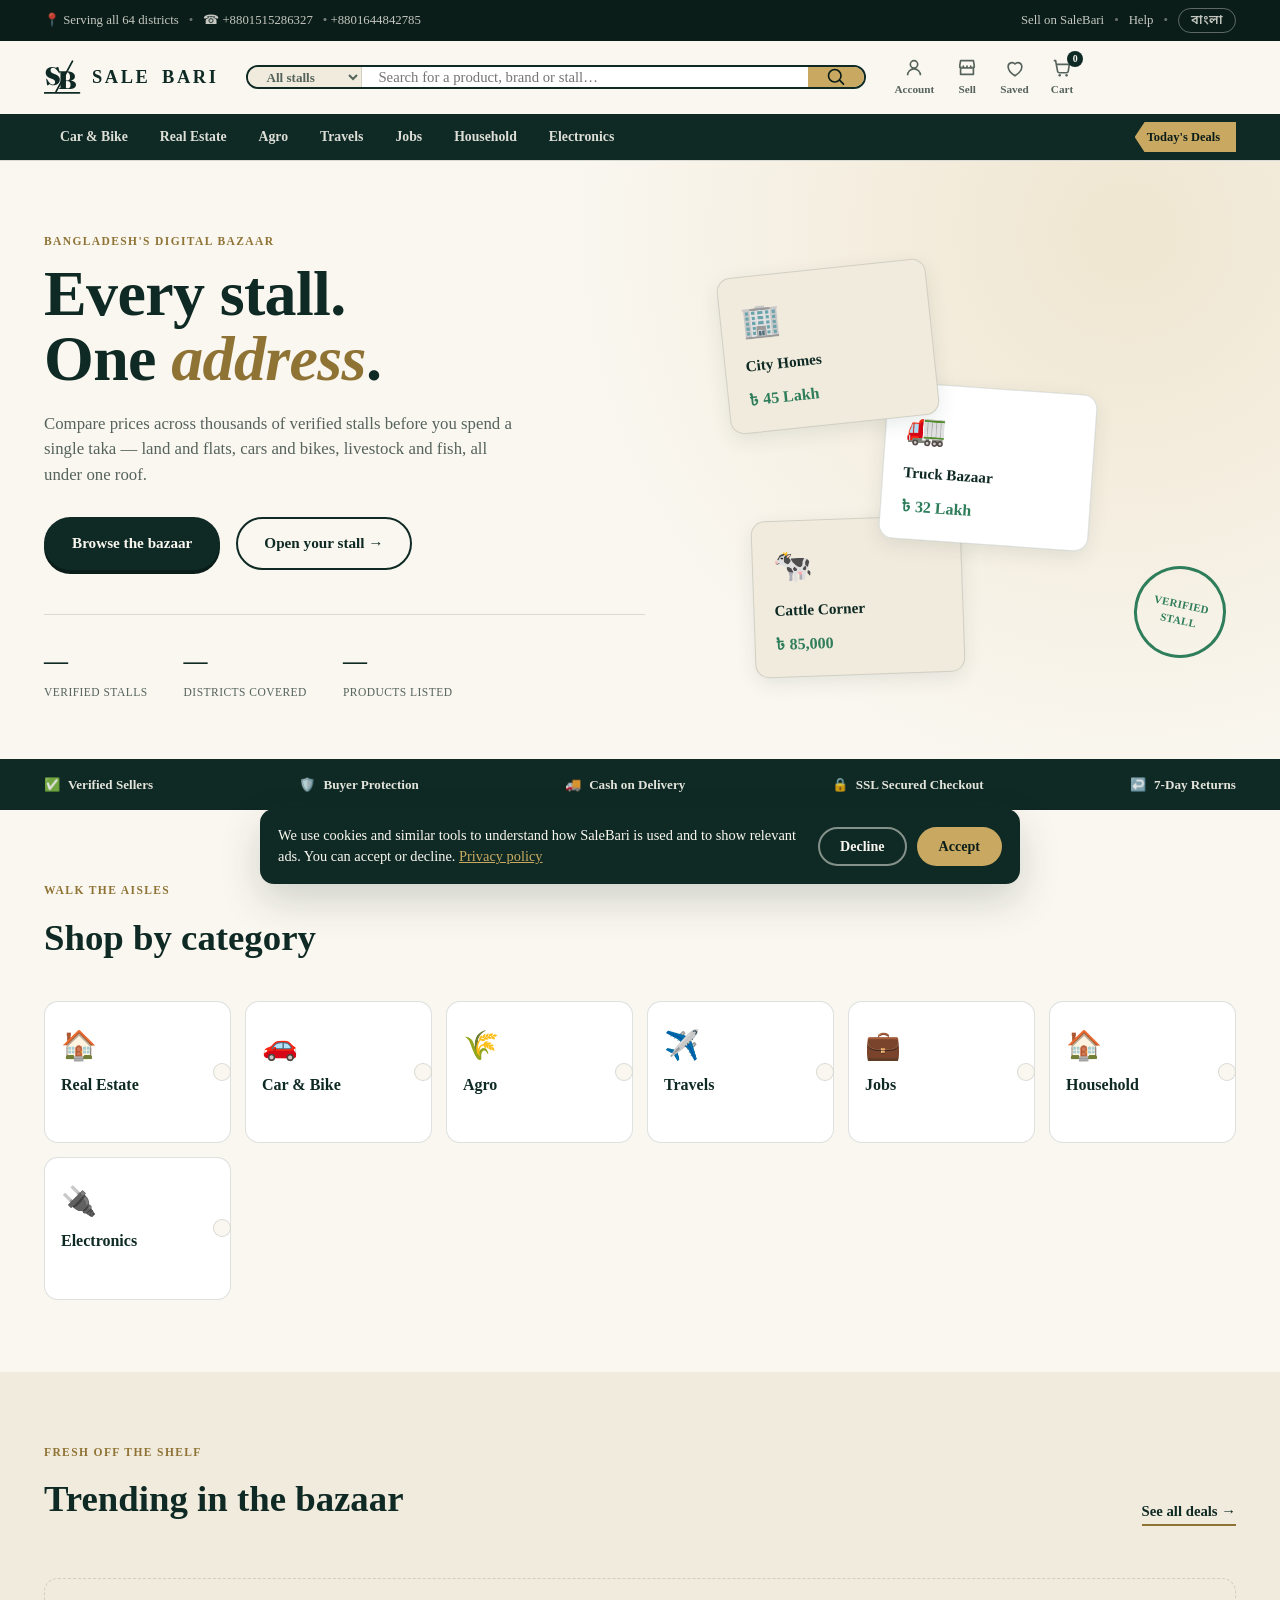
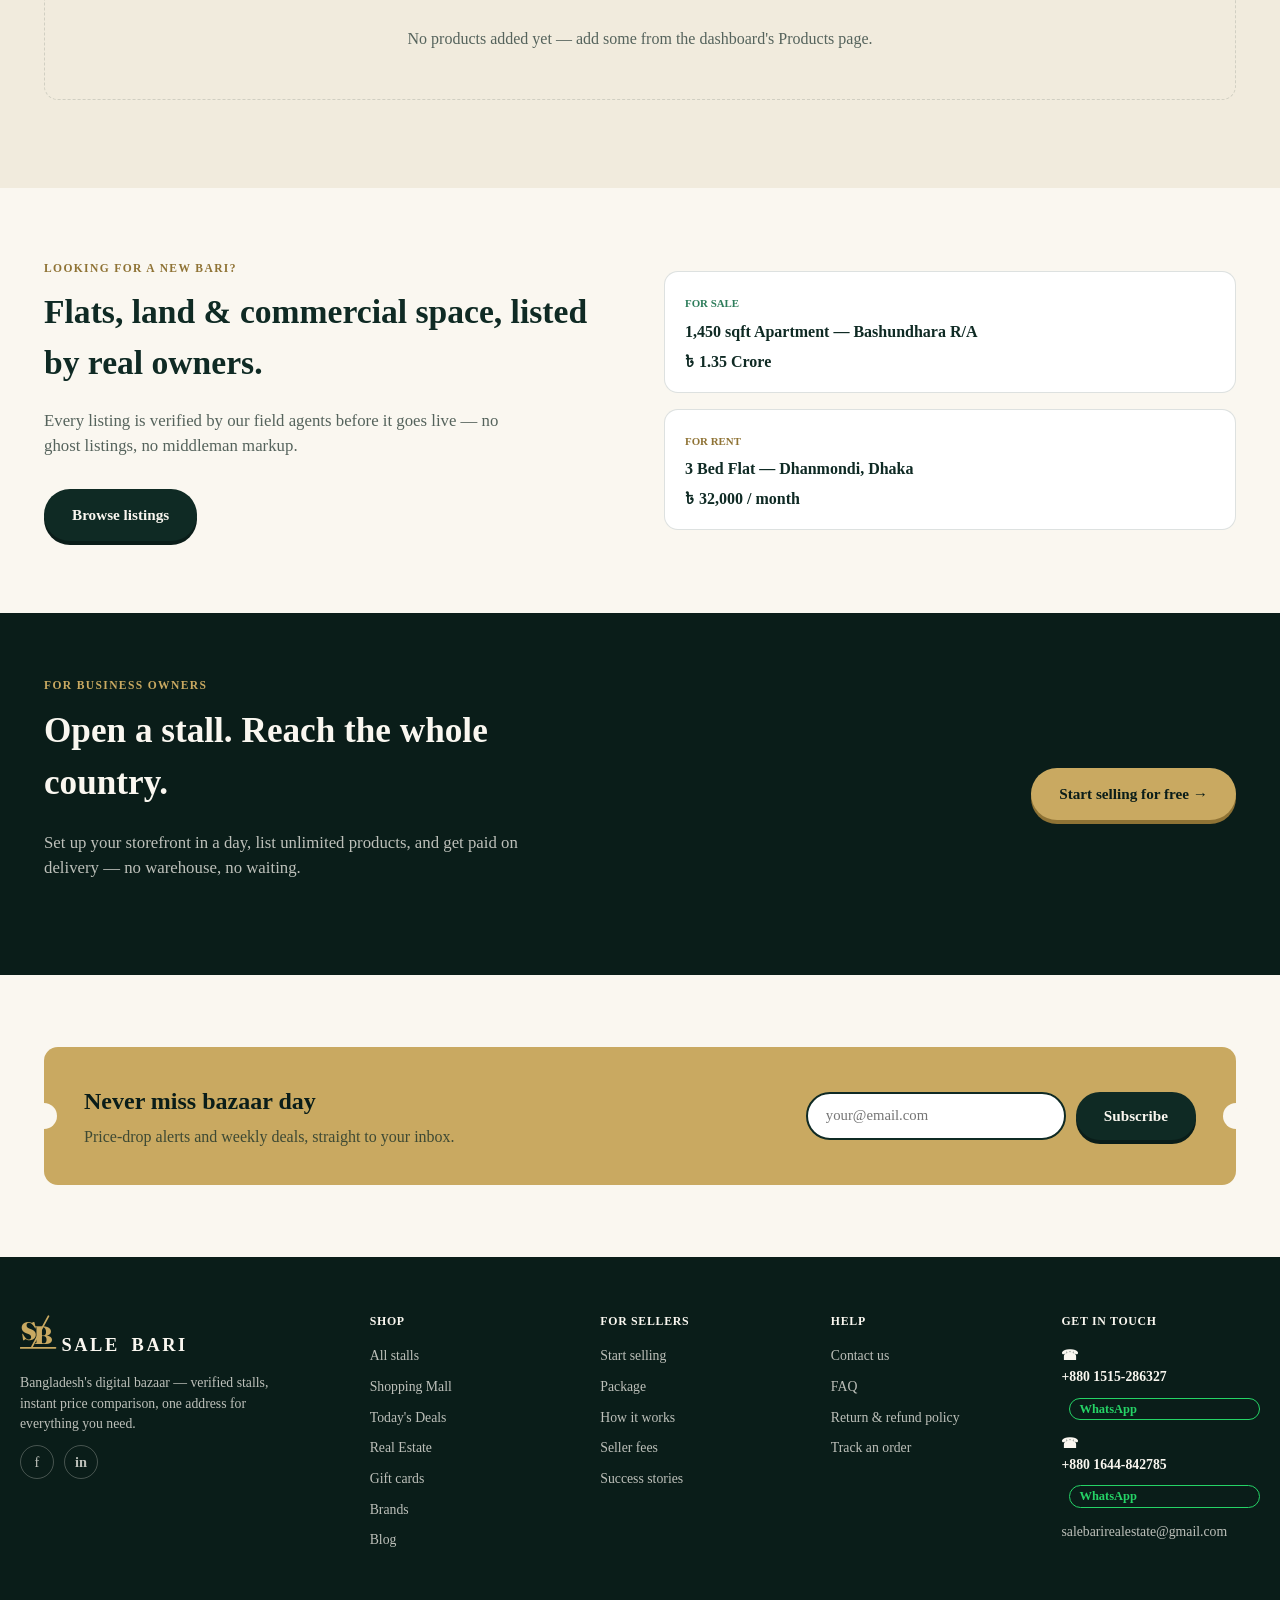
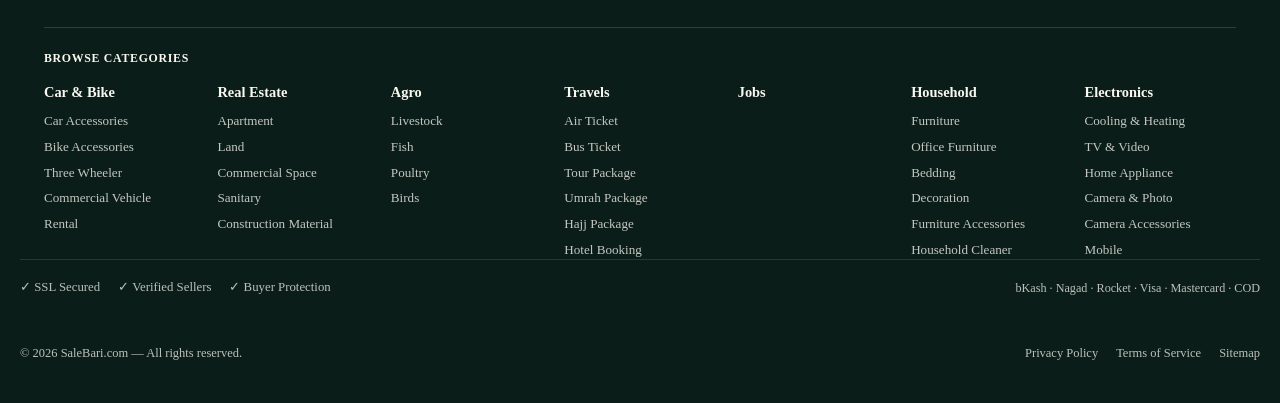
==== commit 53b6843e: "Share + Save + Report this ad, product feed for Facebook/Google, DB-backed login throttle, saved ite" ====
--- a/index.html
+++ b/index.html
@@ -23,10 +23,12 @@
 <script type="application/ld+json">{"@context":"https://schema.org","@graph":[{"@type":"Organization","@id":"https://salebari.com/#org","name":"SaleBari","url":"https://salebari.com/","logo":"https://salebari.com/assets/og-default.png","sameAs":["https://www.facebook.com/thesalebari","https://www.linkedin.com/company/sale-bari/"],"contactPoint":[{"@type":"ContactPoint","telephone":"+8801515286327","contactType":"customer support","areaServed":"BD","availableLanguage":["en","bn"]},{"@type":"ContactPoint","telephone":"+8801644842785","contactType":"customer support","areaServed":"BD","availableLanguage":["en","bn"]}]},{"@type":"WebSite","@id":"https://salebari.com/#website","url":"https://salebari.com/","name":"SaleBari","publisher":{"@id":"https://salebari.com/#org"},"inLanguage":["en","bn"]}]}</script>
 <meta name="google-site-verification" content="fPj6WrLYB4rgXMhcSSSELYYKHPW4EXhaPzWwyzoyVK4" />
 <link rel="icon" type="image/svg+xml" href="assets/favicon.svg">
+<link rel="manifest" href="/manifest.webmanifest">
+<link rel="apple-touch-icon" href="/assets/apple-touch-icon.png">
 <link rel="preconnect" href="https://fonts.googleapis.com">
 <link rel="preconnect" href="https://fonts.gstatic.com" crossorigin>
 <link href="https://fonts.googleapis.com/css2?family=Fraunces:ital,opsz,wght@0,9..144,500;0,9..144,600;0,9..144,700;0,9..144,900;1,9..144,600&family=Noto+Sans+Bengali:wght@400;500;600;700;800&display=swap" rel="stylesheet">
-<link rel="stylesheet" href="css/style.css?v=17">
+<link rel="stylesheet" href="css/style.css?v=19">
 </head>
 <body>
 
@@ -85,6 +87,11 @@
         <svg viewBox="0 0 24 24" width="22" height="22"><path fill="none" stroke="currentColor" stroke-width="1.8" stroke-linejoin="round" d="M4 10 5 4h14l1 6M4 10a2 2 0 0 0 4 0 2 2 0 0 0 4 0 2 2 0 0 0 4 0 2 2 0 0 0 4 0M5 10v9h14v-9"/></svg>
         <span data-i18n="header.sell">Sell</span>
       </a>
+      <a href="wishlist/" class="icon-link wish-link" aria-label="Saved items">
+        <svg viewBox="0 0 24 24" width="22" height="22"><path fill="none" stroke="currentColor" stroke-width="1.8" stroke-linejoin="round" d="M12 20.5s-7.5-4.6-7.5-10.2A4.3 4.3 0 0 1 12 7.6a4.3 4.3 0 0 1 7.5 2.7c0 5.6-7.5 10.2-7.5 10.2Z"/></svg>
+        <span data-i18n="header.saved">Saved</span>
+        <b class="cart-count wish-count" hidden>0</b>
+      </a>
       <a href="#cart" class="icon-link cart-link">
         <svg viewBox="0 0 24 24" width="22" height="22"><path fill="none" stroke="currentColor" stroke-width="1.8" d="M3 4h2l2.2 11.6a2 2 0 0 0 2 1.6h7.6a2 2 0 0 0 2-1.6L20 8H6"/><circle cx="9.5" cy="20" r="1.4" fill="currentColor"/><circle cx="17" cy="20" r="1.4" fill="currentColor"/></svg>
         <span data-i18n="header.cart">Cart</span>
@@ -345,7 +352,7 @@
 <script src="api/category-urls.php"></script>
 <script src="js/nav-data.js?v=4"></script>
 <script src="js/listing-data.js?v=4"></script>
-<script src="js/main.js?v=8"></script>
+<script src="js/main.js?v=9"></script>
 <script src="api/tracking-config.php"></script>
 <script src="js/tracking.js?v=1"></script>
 <script src="js/home.js?v=4"></script>
--- a/css/style.css
+++ b/css/style.css
@@ -2069,3 +2069,45 @@
 .catalog-filter-actions .btn { flex: 1; justify-content: center; padding: 10px 14px; }
 .chip small { color: var(--ink-soft); font-weight: 500; }
 @media (max-width: 560px) { .catalog-filter { grid-template-columns: 1fr 1fr; } .catalog-filter-actions { grid-column: 1 / -1; } }
+
+/* ---- seller dashboard: performance ---- */
+.perf-range { display: flex; gap: 6px; flex-wrap: wrap; }
+.perf-range a { padding: 6px 12px; border: 1px solid var(--line); border-radius: 999px; font-size: 0.84rem; font-weight: 600; color: var(--ink); background: #fff; }
+.perf-range a.on { background: var(--ink); color: var(--paper); border-color: var(--ink); }
+.perf-cards { display: grid; grid-template-columns: repeat(auto-fit, minmax(150px, 1fr)); gap: 12px; margin: 0 0 16px; }
+.perf-card { background: #fff; border: 1px solid var(--line); border-radius: var(--radius-m); padding: 14px 16px; display: flex; flex-direction: column; gap: 2px; }
+.perf-card strong { font-size: 1.7rem; line-height: 1.1; color: var(--ink); }
+.perf-card span { font-size: 0.82rem; color: var(--ink-soft); }
+.perf-chart { display: flex; align-items: flex-end; gap: 2px; height: 120px; background: #fff; border: 1px solid var(--line); border-radius: var(--radius-m); padding: 12px 12px 0; margin: 0 0 6px; }
+.perf-bar { flex: 1; min-width: 2px; background: rgba(46, 125, 91, 0.28); border-radius: 2px 2px 0 0; position: relative; display: flex; align-items: flex-end; }
+.perf-bar i { display: block; width: 100%; background: var(--market-green); border-radius: 2px 2px 0 0; }
+.perf-legend { font-size: 0.8rem; color: var(--ink-soft); margin: 0 0 16px; }
+.perf-key { display: inline-block; width: 10px; height: 10px; border-radius: 2px; margin: 0 4px 0 10px; vertical-align: -1px; }
+.perf-legend .perf-key:first-child { margin-left: 0; }
+.perf-key-v { background: rgba(46, 125, 91, 0.28); }
+.perf-key-e { background: var(--market-green); }
+.perf-nums { display: flex; gap: 14px; flex-wrap: wrap; font-size: 0.86rem; color: var(--ink-soft); }
+.perf-nums b { color: var(--ink); }
+
+/* ---- saved items, share row, report form, 404 ---- */
+.card-wrap { position: relative; display: flex; }
+.card-wrap > .listing-card { flex: 1; min-width: 0; }
+.wish-btn { position: absolute; top: 10px; right: 10px; width: 36px; height: 36px; border-radius: 50%; border: 1px solid var(--line); background: rgba(255, 255, 255, 0.94); color: var(--ink); font-size: 1.15rem; line-height: 1; cursor: pointer; display: grid; place-items: center; box-shadow: 0 2px 8px rgba(15, 42, 36, 0.16); z-index: 2; }
+.wish-btn:hover { border-color: var(--gold-deep); }
+.wish-btn.is-on, .wish-inline.is-on { color: #B3261E; }
+.wish-link .wish-count[hidden] { display: none; }
+.pp-sharebar { margin-left: auto; display: flex; gap: 6px; flex-wrap: wrap; }
+.pp-sharebar .pp-share { margin-left: 0; text-decoration: none; display: inline-block; }
+.pp-report { margin-top: 14px; font-size: 0.88rem; }
+.pp-report summary { cursor: pointer; color: var(--ink-soft); font-weight: 600; list-style: none; }
+.pp-report summary::-webkit-details-marker { display: none; }
+.pp-report summary:hover { color: #B3261E; }
+.pp-report form { margin-top: 10px; display: flex; flex-direction: column; gap: 10px; }
+.pp-report label { display: flex; flex-direction: column; gap: 4px; font-weight: 600; color: var(--ink-soft); font-size: 0.82rem; }
+.pp-report select, .pp-report textarea, .pp-report input[type="text"] { padding: 9px 10px; border: 1px solid var(--line); border-radius: 8px; font: inherit; font-size: 0.9rem; background: #fff; }
+.not-found { text-align: center; padding: 30px 0 10px; }
+.not-found-code { font-size: 5rem; font-weight: 700; line-height: 1; margin: 0; color: var(--gold-deep); }
+.not-found-search { display: flex; gap: 8px; max-width: 520px; margin: 18px auto; }
+.not-found-search input { flex: 1; padding: 11px 14px; border: 1px solid var(--line); border-radius: 999px; font: inherit; background: #fff; }
+.not-found .chip-row { justify-content: center; }
+@media (max-width: 720px) { .pp-sharebar { margin-left: 0; } }
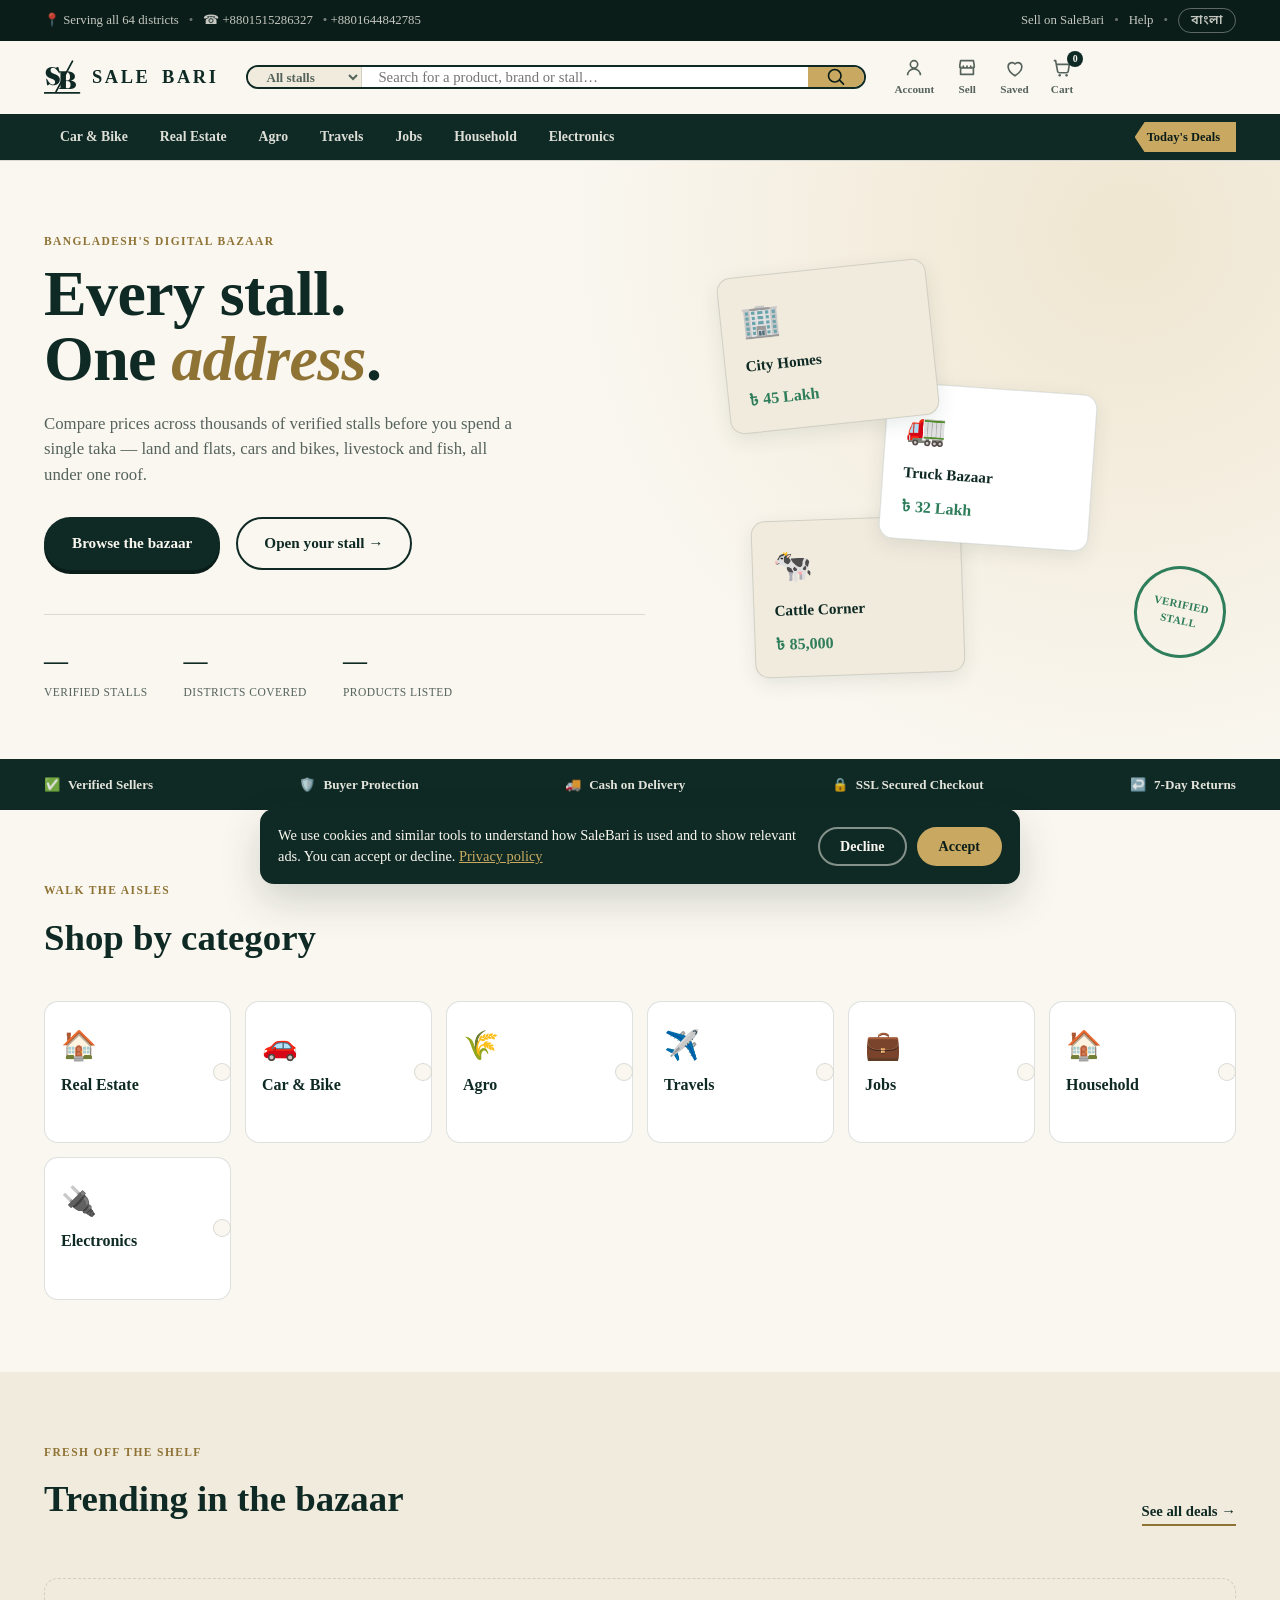
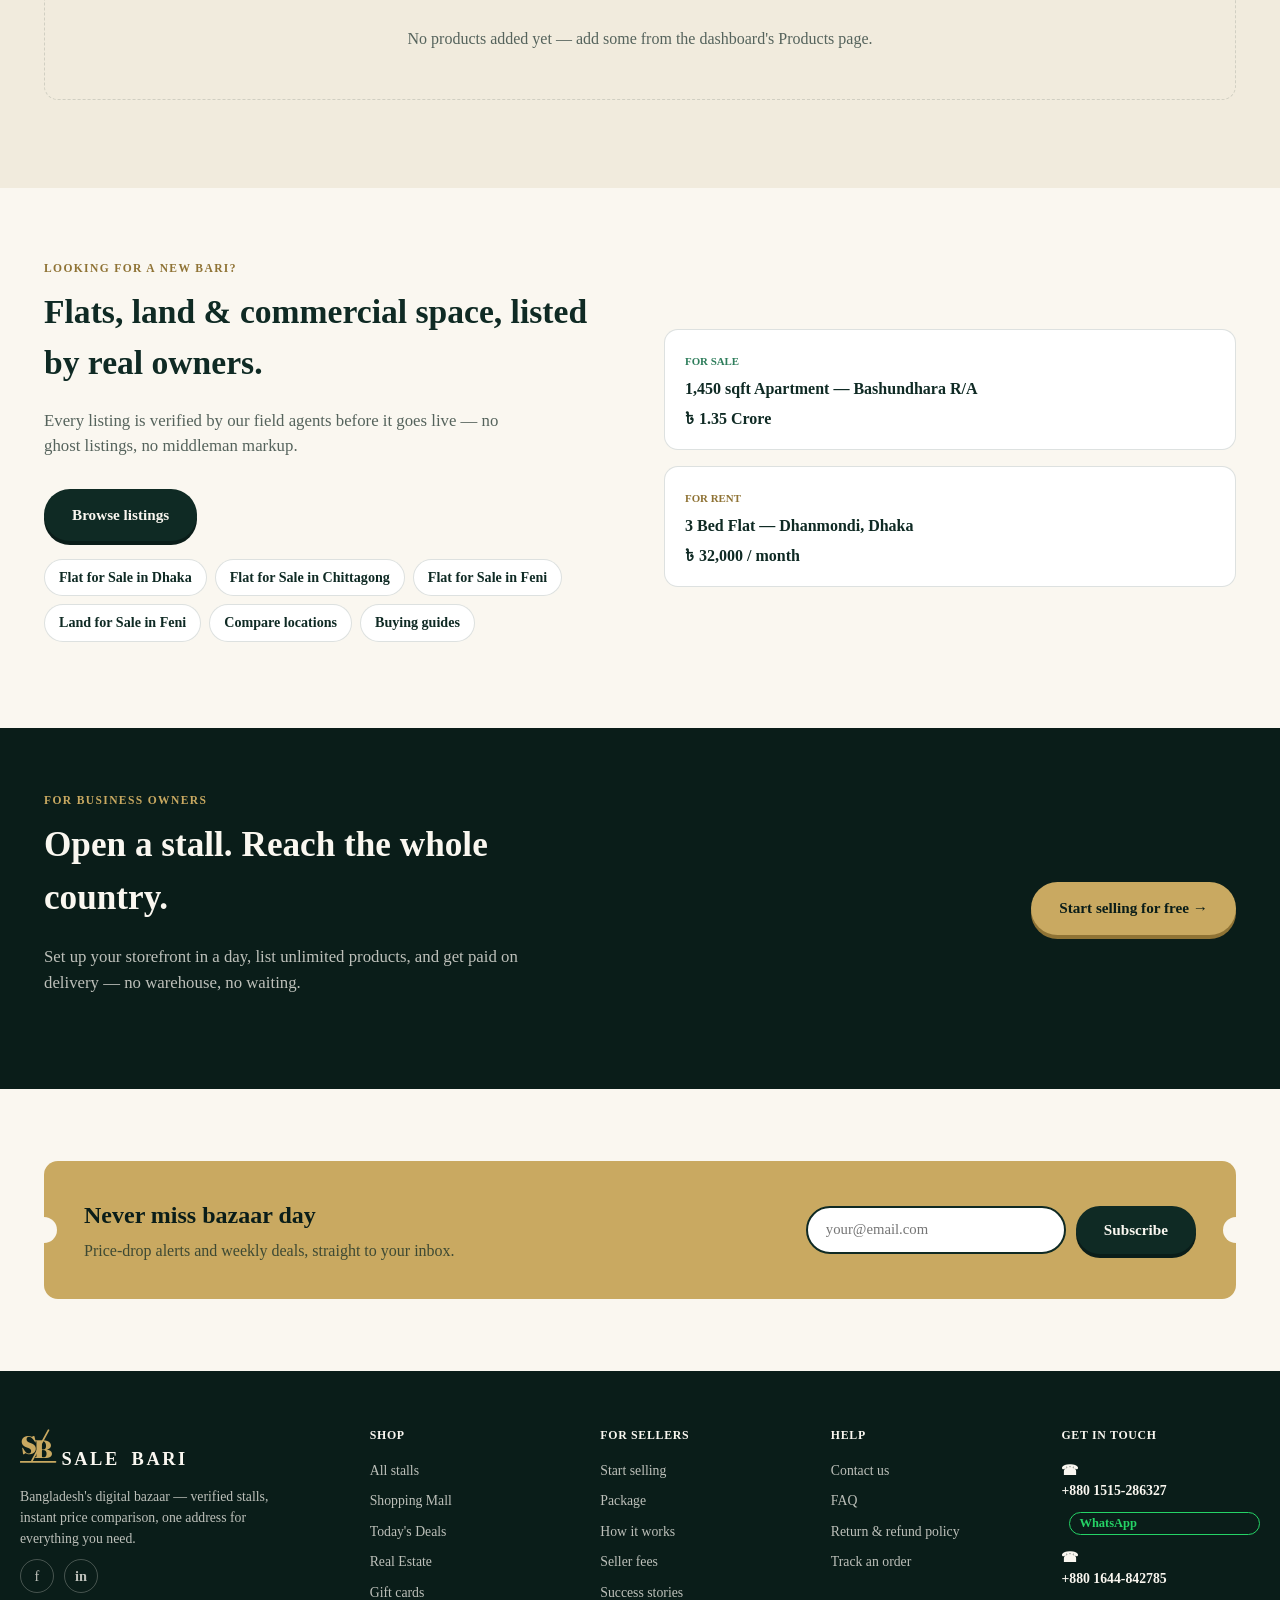
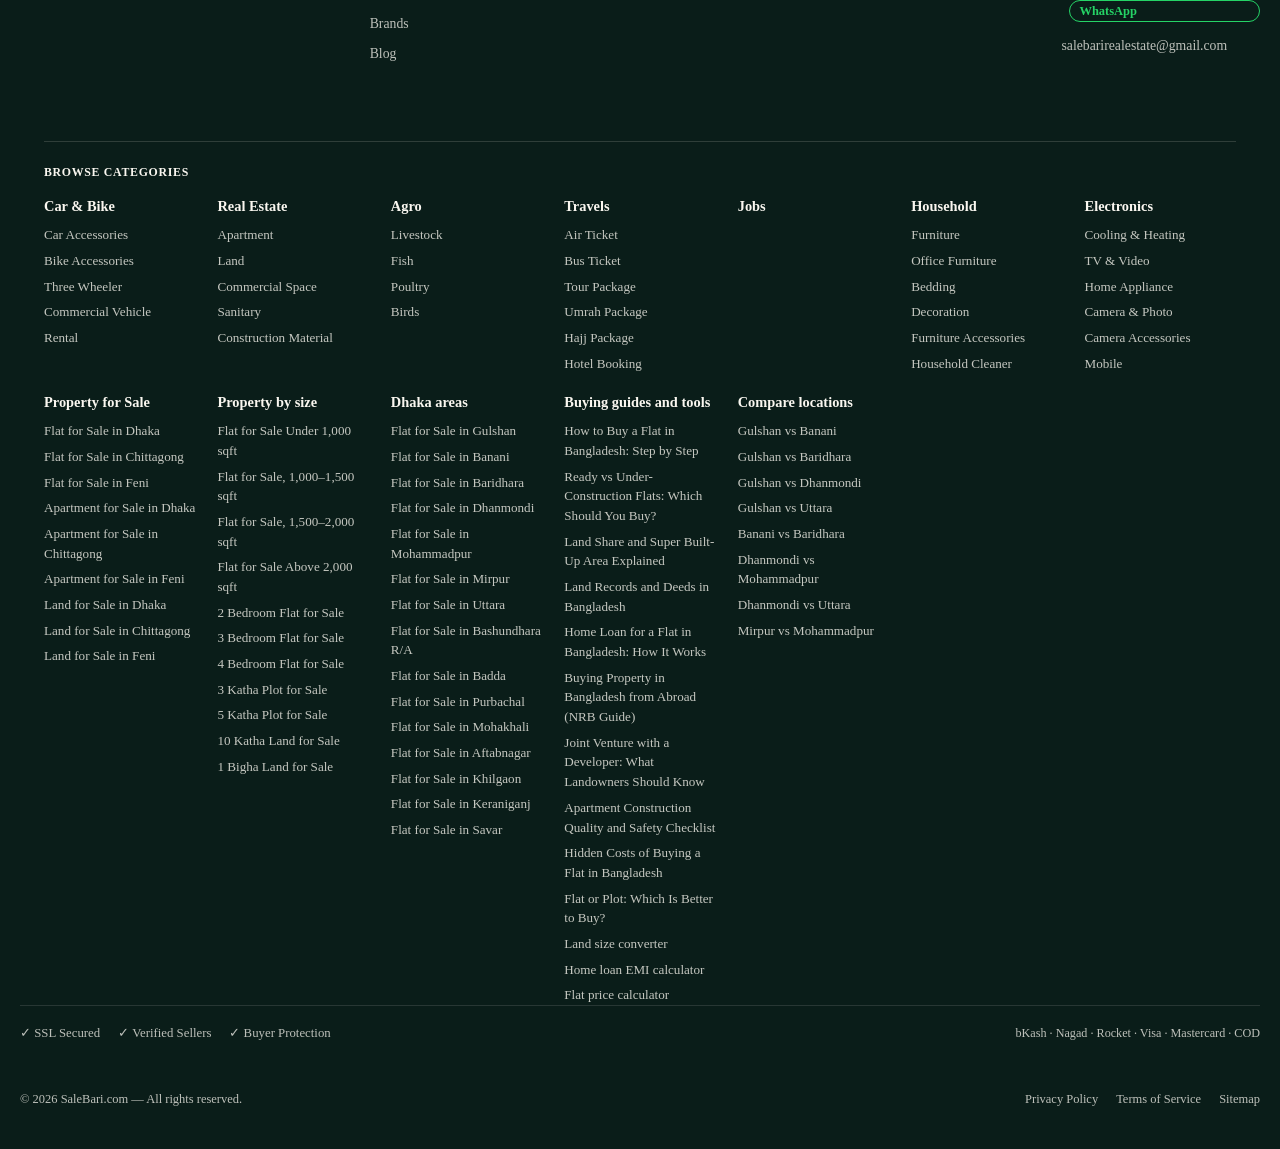
==== commit 8261b29d: "Internal links in plain HTML: refresh the static footer snapshot on the homepage, package and stall " ====
--- a/index.html
+++ b/index.html
@@ -28,7 +28,7 @@
 <link rel="preconnect" href="https://fonts.googleapis.com">
 <link rel="preconnect" href="https://fonts.gstatic.com" crossorigin>
 <link href="https://fonts.googleapis.com/css2?family=Fraunces:ital,opsz,wght@0,9..144,500;0,9..144,600;0,9..144,700;0,9..144,900;1,9..144,600&family=Noto+Sans+Bengali:wght@400;500;600;700;800&display=swap" rel="stylesheet">
-<link rel="stylesheet" href="css/style.css?v=19">
+<link rel="stylesheet" href="css/style.css?v=23">
 </head>
 <body>
 
@@ -231,7 +231,15 @@
       <p class="eyebrow" data-i18n="estate.eyebrow">Looking for a new bari?</p>
       <h2 data-i18n="estate.heading">Flats, land &amp; commercial space, listed by real owners.</h2>
       <p class="hero-sub" data-i18n="estate.sub">Every listing is verified by our field agents before it goes live — no ghost listings, no middleman markup.</p>
-      <a href="#real-estate" class="btn btn-primary" data-i18n="estate.cta">Browse listings</a>
+      <a href="/property-for-sale/" class="btn btn-primary" data-i18n="estate.cta">Browse listings</a>
+      <div class="chip-row estate-chips">
+        <a class="chip" href="/flat-for-sale-in-dhaka/">Flat for Sale in Dhaka</a>
+        <a class="chip" href="/flat-for-sale-in-chittagong/">Flat for Sale in Chittagong</a>
+        <a class="chip" href="/flat-for-sale-in-feni/">Flat for Sale in Feni</a>
+        <a class="chip" href="/land-for-sale-in-feni/">Land for Sale in Feni</a>
+        <a class="chip" href="/compare-locations/">Compare locations</a>
+        <a class="chip" href="/guides/">Buying guides</a>
+      </div>
     </div>
     <div class="estate-listings">
       <div class="listing-card">
@@ -328,7 +336,7 @@
     </div>
   </div>
 
-  <div class="wrap"><div class="footer-cats"><h4 data-i18n="footer.browseCats">Browse categories</h4><div class="footer-cats-grid"><div class="footer-cat-col"><a class="footer-cat-head" href="/car-bike/" data-i18n="cn.1">Car &amp; Bike</a><a href="/car-bike/accessories/" data-i18n="cn.4">Car Accessories</a><a href="/car-bike/bike-accessories/" data-i18n="cn.5">Bike Accessories</a><a href="/car-bike/three-wheeler/" data-i18n="cn.6">Three Wheeler</a><a href="/car-bike/commercial-vehicle/" data-i18n="cn.7">Commercial Vehicle</a><a href="/car-bike/rental/" data-i18n="cn.8">Rental</a></div><div class="footer-cat-col"><a class="footer-cat-head" href="/real-estate/" data-i18n="cn.2">Real Estate</a><a href="/real-estate/apartment/" data-i18n="cn.9">Apartment</a><a href="/real-estate/land/" data-i18n="cn.10">Land</a><a href="/real-estate/commercial-space/" data-i18n="cn.11">Commercial Space</a><a href="/real-estate/sanitary/" data-i18n="cn.12">Sanitary</a><a href="/real-estate/construction-material/" data-i18n="cn.13">Construction Material</a></div><div class="footer-cat-col"><a class="footer-cat-head" href="/agro/" data-i18n="cn.3">Agro</a><a href="/agro/livestock/" data-i18n="cn.14">Livestock</a><a href="/agro/fish/" data-i18n="cn.15">Fish</a><a href="/agro/poultry/" data-i18n="cn.16">Poultry</a><a href="/agro/birds/" data-i18n="cn.17">Birds</a></div><div class="footer-cat-col"><a class="footer-cat-head" href="/travels/" data-i18n="cn.53">Travels</a><a href="/travels/air-ticket/" data-i18n="cn.54">Air Ticket</a><a href="/travels/bus-ticket/" data-i18n="cn.55">Bus Ticket</a><a href="/travels/tour-package/" data-i18n="cn.56">Tour Package</a><a href="/travels/umrah-package/" data-i18n="cn.57">Umrah Package</a><a href="/travels/hajj-package/" data-i18n="cn.58">Hajj Package</a><a href="/travels/hotel-booking/" data-i18n="cn.59">Hotel Booking</a></div><div class="footer-cat-col"><a class="footer-cat-head" href="/jobs/" data-i18n="cn.65">Jobs</a></div><div class="footer-cat-col"><a class="footer-cat-head" href="/household/" data-i18n="cn.66">Household</a><a href="/household/furniture/" data-i18n="cn.67">Furniture</a><a href="/household/office-furniture/" data-i18n="cn.86">Office Furniture</a><a href="/household/bedding/" data-i18n="cn.90">Bedding</a><a href="/household/decoration/" data-i18n="cn.98">Decoration</a><a href="/household/furniture-accessories/" data-i18n="cn.108">Furniture Accessories</a><a href="/household/cleaner/" data-i18n="cn.109">Household Cleaner</a></div><div class="footer-cat-col"><a class="footer-cat-head" href="/electronics/" data-i18n="cn.137">Electronics</a><a href="/electronics/cooling-heating/" data-i18n="cn.138">Cooling &amp; Heating</a><a href="/electronics/tv-video/" data-i18n="cn.151">TV &amp; Video</a><a href="/electronics/home-appliance/" data-i18n="cn.166">Home Appliance</a><a href="/electronics/camera-photo/" data-i18n="cn.194">Camera &amp; Photo</a><a href="/electronics/camera-accessories/" data-i18n="cn.205">Camera Accessories</a><a href="/electronics/mobile/" data-i18n="cn.216">Mobile</a></div></div></div></div>
+  <div class="wrap"><div class="footer-cats"><h4 data-i18n="footer.browseCats">Browse categories</h4><div class="footer-cats-grid"><div class="footer-cat-col"><a class="footer-cat-head" href="/car-bike/" data-i18n="cn.1">Car &amp; Bike</a><a href="/car-bike/accessories/" data-i18n="cn.4">Car Accessories</a><a href="/car-bike/bike-accessories/" data-i18n="cn.5">Bike Accessories</a><a href="/car-bike/three-wheeler/" data-i18n="cn.6">Three Wheeler</a><a href="/car-bike/commercial-vehicle/" data-i18n="cn.7">Commercial Vehicle</a><a href="/car-bike/rental/" data-i18n="cn.8">Rental</a></div><div class="footer-cat-col"><a class="footer-cat-head" href="/real-estate/" data-i18n="cn.2">Real Estate</a><a href="/real-estate/apartment/" data-i18n="cn.9">Apartment</a><a href="/real-estate/land/" data-i18n="cn.10">Land</a><a href="/real-estate/commercial-space/" data-i18n="cn.11">Commercial Space</a><a href="/real-estate/sanitary/" data-i18n="cn.12">Sanitary</a><a href="/real-estate/construction-material/" data-i18n="cn.13">Construction Material</a></div><div class="footer-cat-col"><a class="footer-cat-head" href="/agro/" data-i18n="cn.3">Agro</a><a href="/agro/livestock/" data-i18n="cn.14">Livestock</a><a href="/agro/fish/" data-i18n="cn.15">Fish</a><a href="/agro/poultry/" data-i18n="cn.16">Poultry</a><a href="/agro/birds/" data-i18n="cn.17">Birds</a></div><div class="footer-cat-col"><a class="footer-cat-head" href="/travels/" data-i18n="cn.53">Travels</a><a href="/travels/air-ticket/" data-i18n="cn.54">Air Ticket</a><a href="/travels/bus-ticket/" data-i18n="cn.55">Bus Ticket</a><a href="/travels/tour-package/" data-i18n="cn.56">Tour Package</a><a href="/travels/umrah-package/" data-i18n="cn.57">Umrah Package</a><a href="/travels/hajj-package/" data-i18n="cn.58">Hajj Package</a><a href="/travels/hotel-booking/" data-i18n="cn.59">Hotel Booking</a></div><div class="footer-cat-col"><a class="footer-cat-head" href="/jobs/" data-i18n="cn.65">Jobs</a></div><div class="footer-cat-col"><a class="footer-cat-head" href="/household/" data-i18n="cn.66">Household</a><a href="/household/furniture/" data-i18n="cn.67">Furniture</a><a href="/household/office-furniture/" data-i18n="cn.86">Office Furniture</a><a href="/household/bedding/" data-i18n="cn.90">Bedding</a><a href="/household/decoration/" data-i18n="cn.98">Decoration</a><a href="/household/furniture-accessories/" data-i18n="cn.108">Furniture Accessories</a><a href="/household/cleaner/" data-i18n="cn.109">Household Cleaner</a></div><div class="footer-cat-col"><a class="footer-cat-head" href="/electronics/" data-i18n="cn.137">Electronics</a><a href="/electronics/cooling-heating/" data-i18n="cn.138">Cooling &amp; Heating</a><a href="/electronics/tv-video/" data-i18n="cn.151">TV &amp; Video</a><a href="/electronics/home-appliance/" data-i18n="cn.166">Home Appliance</a><a href="/electronics/camera-photo/" data-i18n="cn.194">Camera &amp; Photo</a><a href="/electronics/camera-accessories/" data-i18n="cn.205">Camera Accessories</a><a href="/electronics/mobile/" data-i18n="cn.216">Mobile</a></div><div class="footer-cat-col"><a class="footer-cat-head" href="/property-for-sale/">Property for Sale</a><a href="/flat-for-sale-in-dhaka/">Flat for Sale in Dhaka</a><a href="/flat-for-sale-in-chittagong/">Flat for Sale in Chittagong</a><a href="/flat-for-sale-in-feni/">Flat for Sale in Feni</a><a href="/apartment-for-sale-in-dhaka/">Apartment for Sale in Dhaka</a><a href="/apartment-for-sale-in-chittagong/">Apartment for Sale in Chittagong</a><a href="/apartment-for-sale-in-feni/">Apartment for Sale in Feni</a><a href="/land-for-sale-in-dhaka/">Land for Sale in Dhaka</a><a href="/land-for-sale-in-chittagong/">Land for Sale in Chittagong</a><a href="/land-for-sale-in-feni/">Land for Sale in Feni</a></div><div class="footer-cat-col"><a class="footer-cat-head" href="/property-for-sale/">Property by size</a><a href="/flat-for-sale-under-1000-sqft/">Flat for Sale Under 1,000 sqft</a><a href="/flat-for-sale-1000-1500-sqft/">Flat for Sale, 1,000–1,500 sqft</a><a href="/flat-for-sale-1500-2000-sqft/">Flat for Sale, 1,500–2,000 sqft</a><a href="/flat-for-sale-above-2000-sqft/">Flat for Sale Above 2,000 sqft</a><a href="/2-bedroom-flat-for-sale/">2 Bedroom Flat for Sale</a><a href="/3-bedroom-flat-for-sale/">3 Bedroom Flat for Sale</a><a href="/4-bedroom-flat-for-sale/">4 Bedroom Flat for Sale</a><a href="/3-katha-plot-for-sale/">3 Katha Plot for Sale</a><a href="/5-katha-plot-for-sale/">5 Katha Plot for Sale</a><a href="/10-katha-land-for-sale/">10 Katha Land for Sale</a><a href="/1-bigha-land-for-sale/">1 Bigha Land for Sale</a></div><div class="footer-cat-col"><a class="footer-cat-head" href="/flat-for-sale-in-dhaka/">Dhaka areas</a><a href="/flat-for-sale-in-gulshan/">Flat for Sale in Gulshan</a><a href="/flat-for-sale-in-banani/">Flat for Sale in Banani</a><a href="/flat-for-sale-in-baridhara/">Flat for Sale in Baridhara</a><a href="/flat-for-sale-in-dhanmondi/">Flat for Sale in Dhanmondi</a><a href="/flat-for-sale-in-mohammadpur/">Flat for Sale in Mohammadpur</a><a href="/flat-for-sale-in-mirpur/">Flat for Sale in Mirpur</a><a href="/flat-for-sale-in-uttara/">Flat for Sale in Uttara</a><a href="/flat-for-sale-in-bashundhara/">Flat for Sale in Bashundhara R/A</a><a href="/flat-for-sale-in-badda/">Flat for Sale in Badda</a><a href="/flat-for-sale-in-purbachal/">Flat for Sale in Purbachal</a><a href="/flat-for-sale-in-mohakhali/">Flat for Sale in Mohakhali</a><a href="/flat-for-sale-in-aftabnagar/">Flat for Sale in Aftabnagar</a><a href="/flat-for-sale-in-khilgaon/">Flat for Sale in Khilgaon</a><a href="/flat-for-sale-in-keraniganj/">Flat for Sale in Keraniganj</a><a href="/flat-for-sale-in-savar/">Flat for Sale in Savar</a></div><div class="footer-cat-col"><a class="footer-cat-head" href="/guides/">Buying guides and tools</a><a href="/guides/how-to-buy-a-flat-in-bangladesh/">How to Buy a Flat in Bangladesh: Step by Step</a><a href="/guides/ready-vs-under-construction-flats/">Ready vs Under-Construction Flats: Which Should You Buy?</a><a href="/guides/land-share-and-super-built-up-area/">Land Share and Super Built-Up Area Explained</a><a href="/guides/land-records-and-deeds-bangladesh/">Land Records and Deeds in Bangladesh</a><a href="/guides/home-loan-for-a-flat-in-bangladesh/">Home Loan for a Flat in Bangladesh: How It Works</a><a href="/guides/buying-property-in-bangladesh-from-abroad/">Buying Property in Bangladesh from Abroad (NRB Guide)</a><a href="/guides/joint-venture-for-landowners/">Joint Venture with a Developer: What Landowners Should Know</a><a href="/guides/apartment-construction-quality-and-safety/">Apartment Construction Quality and Safety Checklist</a><a href="/guides/hidden-costs-of-buying-a-flat-in-bangladesh/">Hidden Costs of Buying a Flat in Bangladesh</a><a href="/guides/flat-or-plot-which-to-buy/">Flat or Plot: Which Is Better to Buy?</a><a href="/tools/land-size-converter/">Land size converter</a><a href="/tools/home-loan-emi-calculator/">Home loan EMI calculator</a><a href="/tools/flat-price-calculator/">Flat price calculator</a></div><div class="footer-cat-col"><a class="footer-cat-head" href="/compare-locations/">Compare locations</a><a href="/compare-locations/gulshan-vs-banani/">Gulshan vs Banani</a><a href="/compare-locations/gulshan-vs-baridhara/">Gulshan vs Baridhara</a><a href="/compare-locations/gulshan-vs-dhanmondi/">Gulshan vs Dhanmondi</a><a href="/compare-locations/gulshan-vs-uttara/">Gulshan vs Uttara</a><a href="/compare-locations/banani-vs-baridhara/">Banani vs Baridhara</a><a href="/compare-locations/dhanmondi-vs-mohammadpur/">Dhanmondi vs Mohammadpur</a><a href="/compare-locations/dhanmondi-vs-uttara/">Dhanmondi vs Uttara</a><a href="/compare-locations/mirpur-vs-mohammadpur/">Mirpur vs Mohammadpur</a></div></div></div></div>
   <div class="wrap footer-bottom">
     <div class="footer-badges">
       <span data-i18n="footer.badgeSsl">✓ SSL Secured</span>
--- a/css/style.css
+++ b/css/style.css
@@ -2111,3 +2111,71 @@
 .not-found-search input { flex: 1; padding: 11px 14px; border: 1px solid var(--line); border-radius: 999px; font: inherit; background: #fff; }
 .not-found .chip-row { justify-content: center; }
 @media (max-width: 720px) { .pp-sharebar { margin-left: 0; } }
+
+/* ---- property landing pages ---- */
+.prop-hero { background: var(--ink); color: var(--paper); border-radius: var(--radius-m); padding: 28px 24px; margin: 0 0 24px; }
+.prop-hero h1 { color: var(--paper); margin: 0 0 10px; }
+.prop-hero p { color: rgba(250, 247, 240, 0.86); margin: 0 0 16px; max-width: 760px; line-height: 1.7; }
+.prop-hero-actions { display: flex; gap: 10px; flex-wrap: wrap; }
+.prop-hero .btn-ghost { color: var(--paper); border-color: rgba(250, 247, 240, 0.5); }
+.prop-hero .btn-ghost:hover { border-color: var(--gold); color: var(--gold); }
+.prop-section { margin: 34px 0 0; max-width: 940px; }
+.prop-section h2 { font-size: 1.3rem; margin: 0 0 14px; }
+.prop-section h2 a { color: inherit; }
+.prop-tips { margin: 0; padding-left: 22px; display: flex; flex-direction: column; gap: 10px; line-height: 1.7; color: var(--ink-soft); }
+.prop-text { line-height: 1.75; color: var(--ink-soft); margin: 0 0 14px; }
+.prop-areas-title { margin: 0 0 8px; }
+.chip-static { cursor: default; }
+.chip-static:hover { border-color: var(--line); color: var(--ink); }
+.prop-faq details { background: #fff; border: 1px solid var(--line); border-radius: 10px; padding: 12px 16px; margin: 0 0 10px; }
+.prop-faq summary { font-weight: 700; cursor: pointer; }
+.prop-faq details p { margin: 10px 0 0; color: var(--ink-soft); line-height: 1.7; }
+.prop-grid { display: grid; grid-template-columns: repeat(auto-fit, minmax(230px, 1fr)); gap: 14px; }
+.prop-tile { display: flex; flex-direction: column; gap: 4px; background: #fff; border: 1px solid var(--line); border-radius: var(--radius-m); padding: 16px; color: inherit; transition: transform 0.15s ease, border-color 0.15s ease; }
+.prop-tile:hover { transform: translateY(-3px); border-color: var(--gold-deep); }
+.prop-tile small { color: var(--ink-soft); }
+.prop-empty { background: #fff; border: 1px dashed var(--line); border-radius: var(--radius-m); padding: 22px; margin: 0 0 8px; }
+.prop-empty p { margin: 0 0 12px; line-height: 1.7; }
+.prop-note { margin-top: 28px; color: var(--ink-soft); }
+.prop-hero .btn-primary { background: var(--gold); color: var(--ink); border-color: var(--gold); }
+.prop-hero .btn-primary:hover { background: #d8bb78; }
+
+/* ---- property: tables, size/compare pages ---- */
+.prop-table-wrap { overflow-x: auto; margin: 0 0 14px; -webkit-overflow-scrolling: touch; }
+.prop-table { border-collapse: collapse; width: 100%; background: #fff; font-size: 0.94rem; }
+.prop-table th, .prop-table td { border: 1px solid var(--line); padding: 10px 12px; text-align: left; vertical-align: top; line-height: 1.55; }
+.prop-table thead th { background: var(--ink); color: var(--paper); font-weight: 700; }
+.prop-table tbody th { background: var(--paper-warm); color: var(--ink); font-weight: 700; width: 24%; min-width: 130px; }
+.prop-table td a { color: var(--gold-deep); font-weight: 600; }
+.prop-table tr.is-current td { background: rgba(201, 169, 97, 0.18); font-weight: 600; }
+.prop-table-narrow { max-width: 560px; }
+.prop-wide { max-width: 1040px; }
+.prop-grid-2 { grid-template-columns: repeat(auto-fit, minmax(300px, 1fr)); }
+.prop-tile-static { cursor: default; gap: 8px; }
+.prop-tile-static:hover { transform: none; border-color: var(--line); }
+.prop-tile-static span { line-height: 1.6; }
+.listing-card-spec { font-size: 0.8rem; color: var(--ink-soft); margin-top: 3px; }
+
+/* ---- guides and calculators ---- */
+.prop-updated { font-size: 0.82rem; color: rgba(250, 247, 240, 0.65) !important; margin: 0 !important; }
+.guide-toc { display: flex; flex-wrap: wrap; gap: 8px 10px; align-items: center; background: #fff; border: 1px solid var(--line); border-radius: var(--radius-m); padding: 12px 16px; margin: 0 0 8px; max-width: 940px; }
+.guide-toc strong { font-size: 0.82rem; color: var(--ink-soft); margin-right: 4px; }
+.guide-toc a { font-size: 0.88rem; font-weight: 600; color: var(--gold-deep); }
+.guide-section { scroll-margin-top: 90px; }
+.calc-card { background: #fff; border: 1px solid var(--line); border-radius: var(--radius-m); padding: 20px; max-width: 940px; margin: 0 0 8px; }
+.calc-fields { display: grid; grid-template-columns: repeat(auto-fit, minmax(190px, 1fr)); gap: 14px; margin: 0 0 14px; }
+.calc-fields label { display: flex; flex-direction: column; gap: 5px; font-size: 0.8rem; font-weight: 700; color: var(--ink-soft); }
+.calc-fields input, .calc-fields select { width: 100%; padding: 10px 12px; border: 1px solid var(--line); border-radius: 8px; font: inherit; font-size: 1rem; background: #fff; color: var(--ink); }
+.calc-results { display: grid; gap: 8px; margin: 14px 0; }
+.calc-big { background: var(--ink); color: var(--paper); border-radius: var(--radius-m); padding: 16px 18px; display: flex; flex-direction: column; gap: 4px; }
+.calc-big span { font-size: 0.85rem; opacity: 0.8; }
+.calc-big strong { font-size: 1.9rem; line-height: 1.1; color: var(--gold); }
+.calc-row { display: flex; justify-content: space-between; gap: 12px; border-bottom: 1px solid var(--line); padding: 8px 2px; }
+.calc-row b { white-space: nowrap; }
+.calc-row[hidden], .calc-error[hidden] { display: none; }
+.calc-error { color: #B3261E; font-weight: 600; margin: 8px 0; }
+.calc-sub { font-size: 1.1rem; margin: 18px 0 10px; }
+.calc-out td, .calc-year td { font-variant-numeric: tabular-nums; }
+@media (max-width: 560px) { .calc-big strong { font-size: 1.6rem; } }
+
+.estate-chips { margin-top: 18px; }
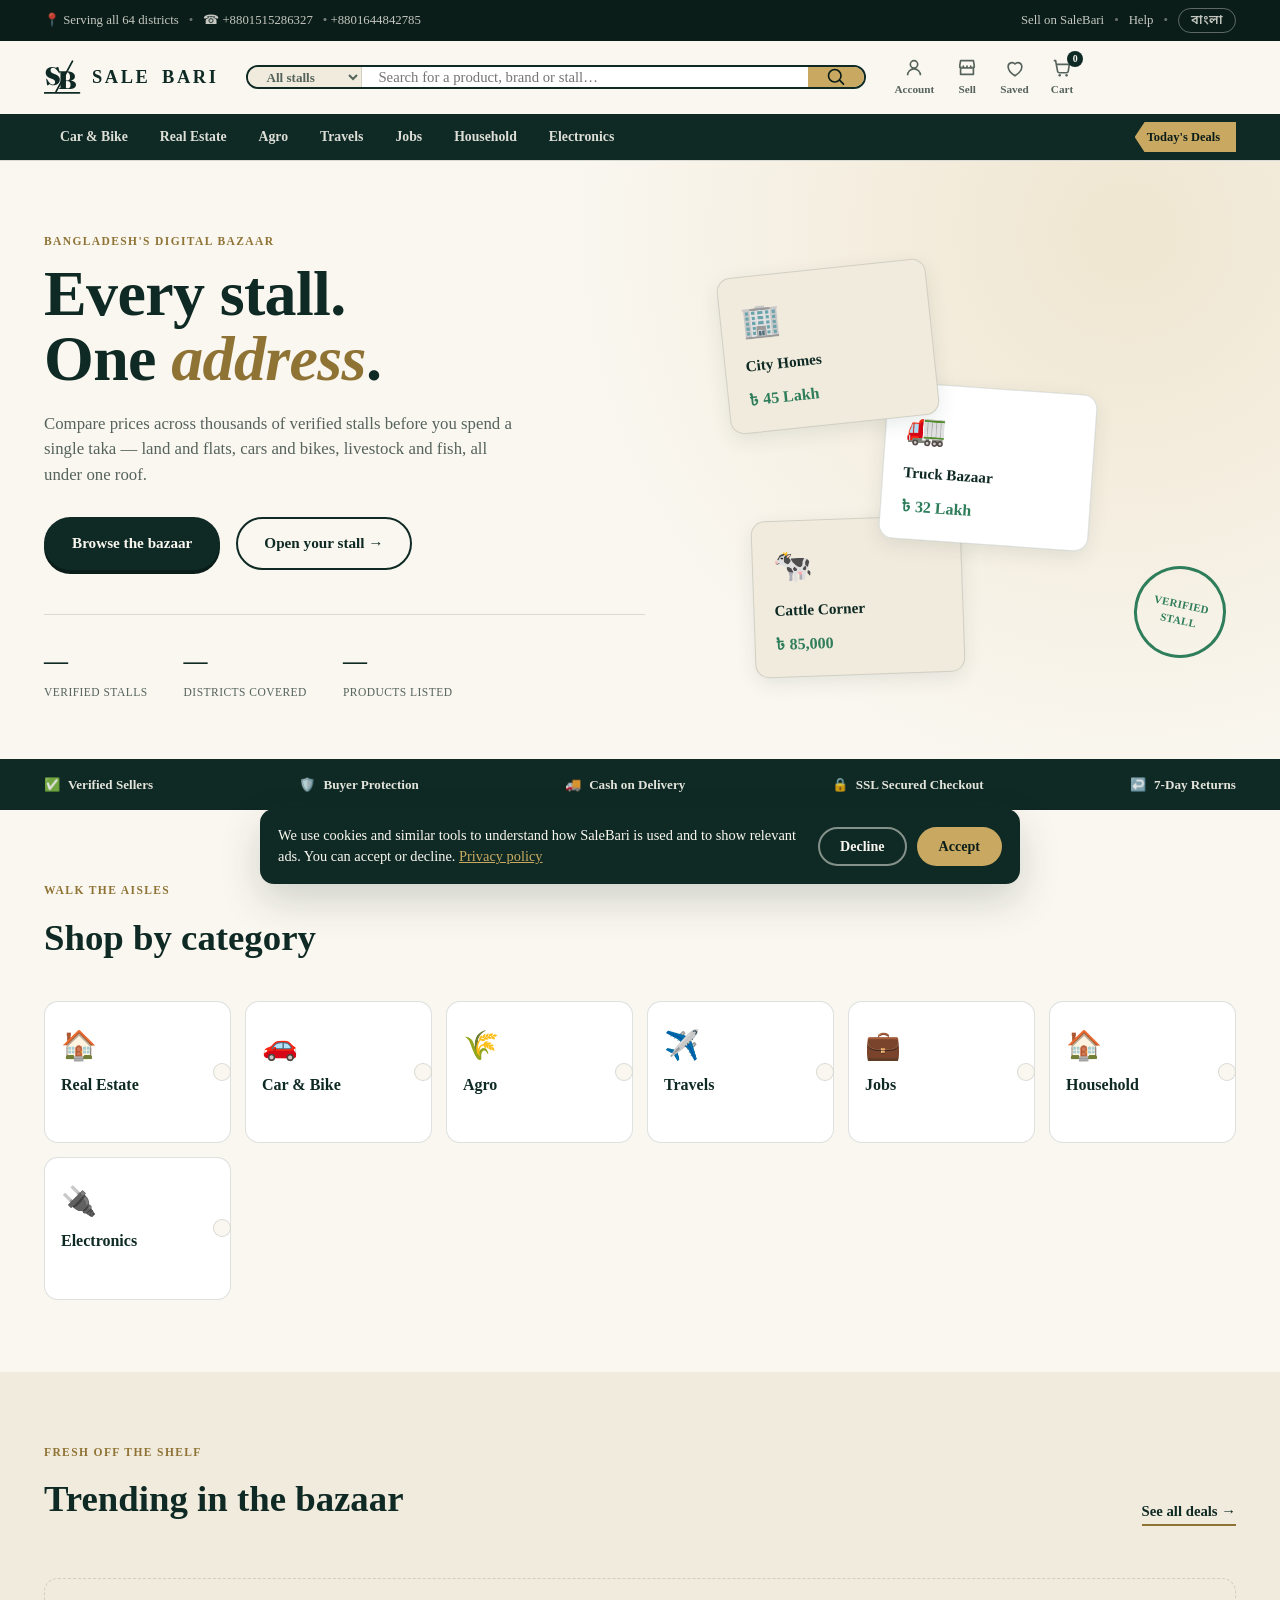
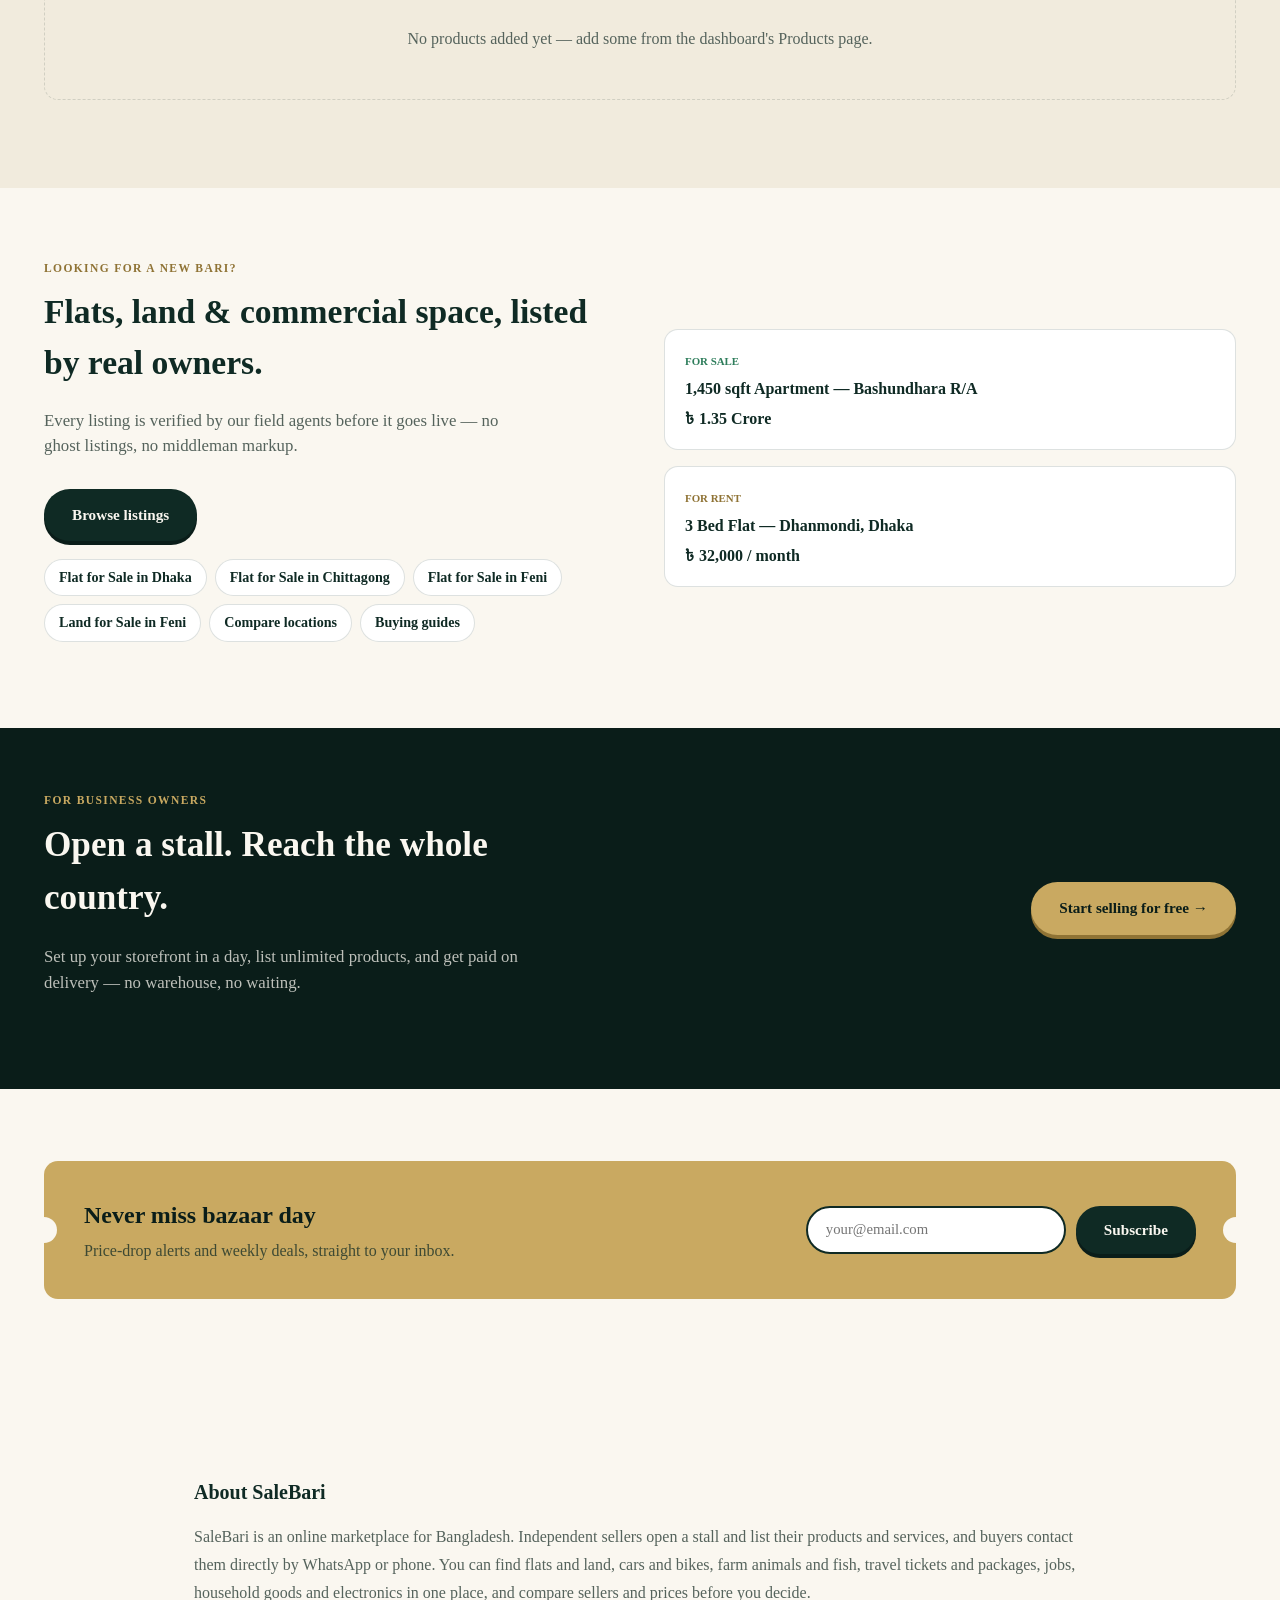
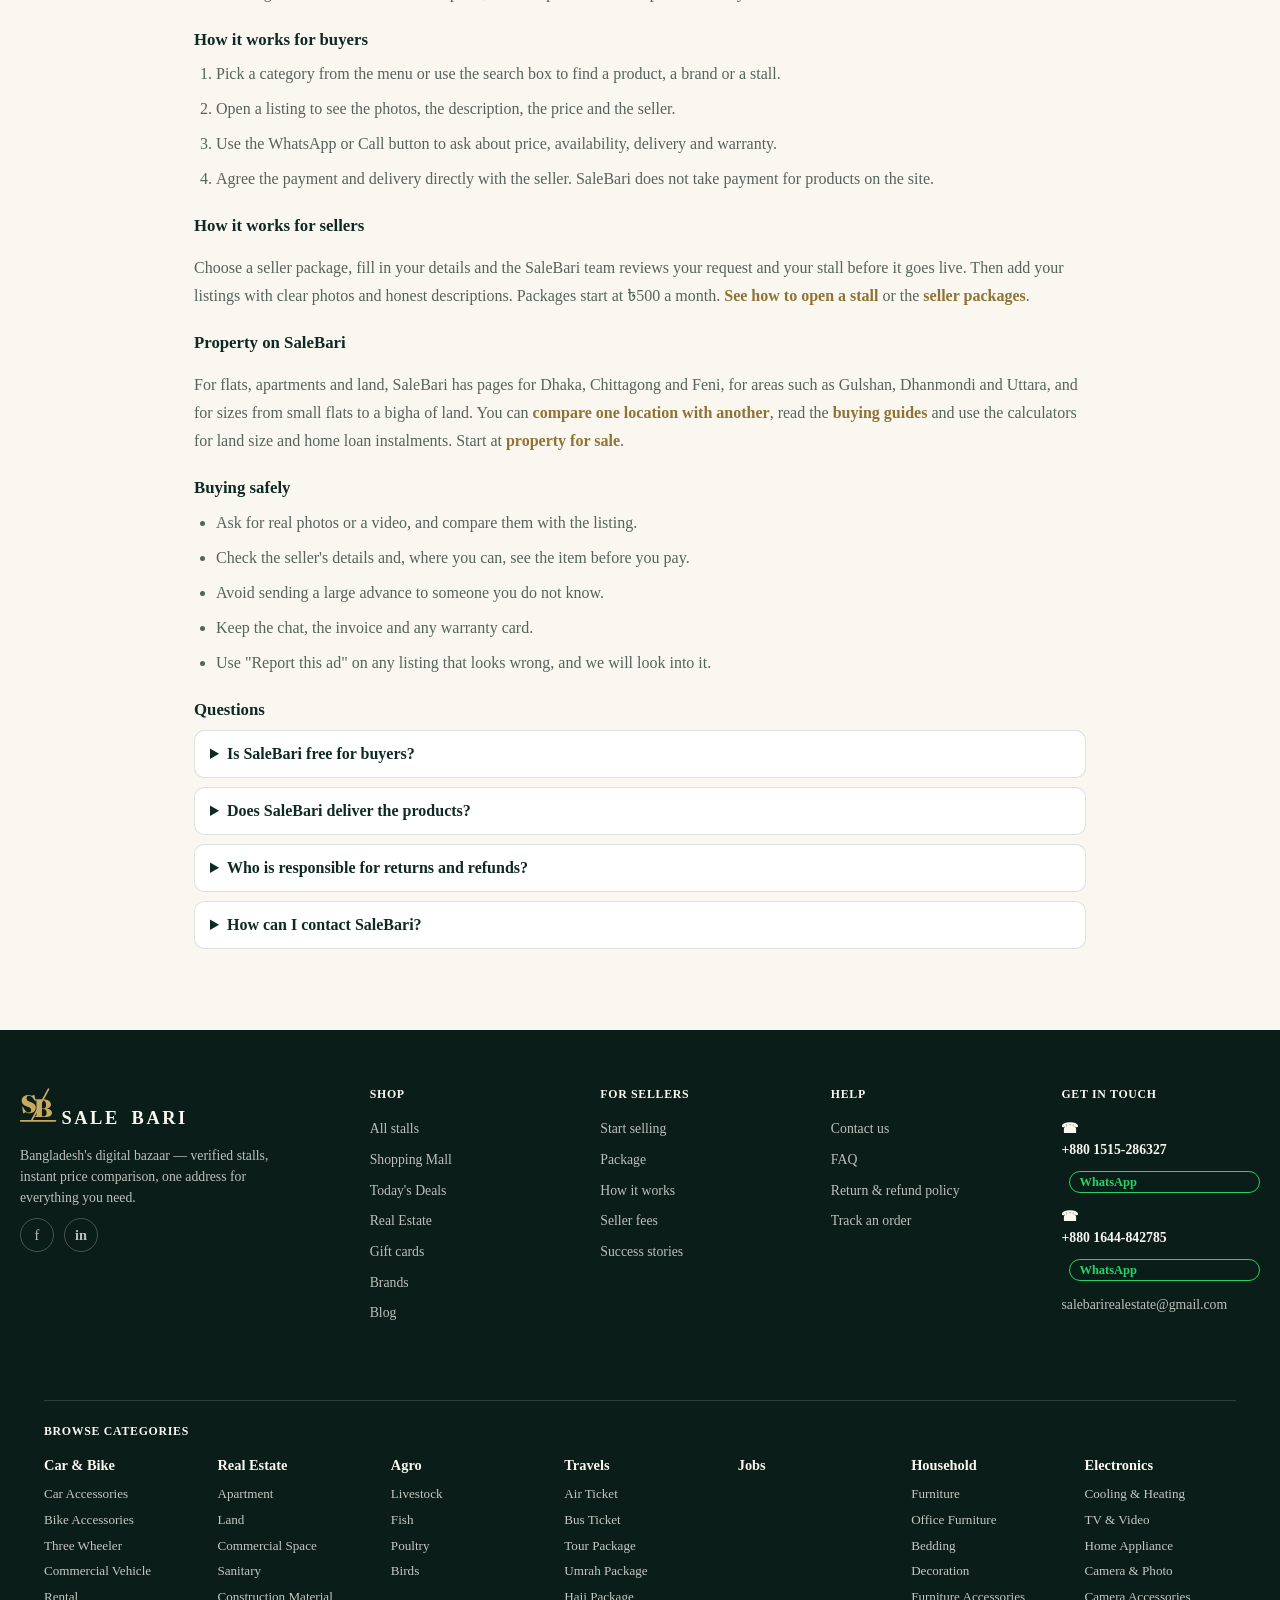
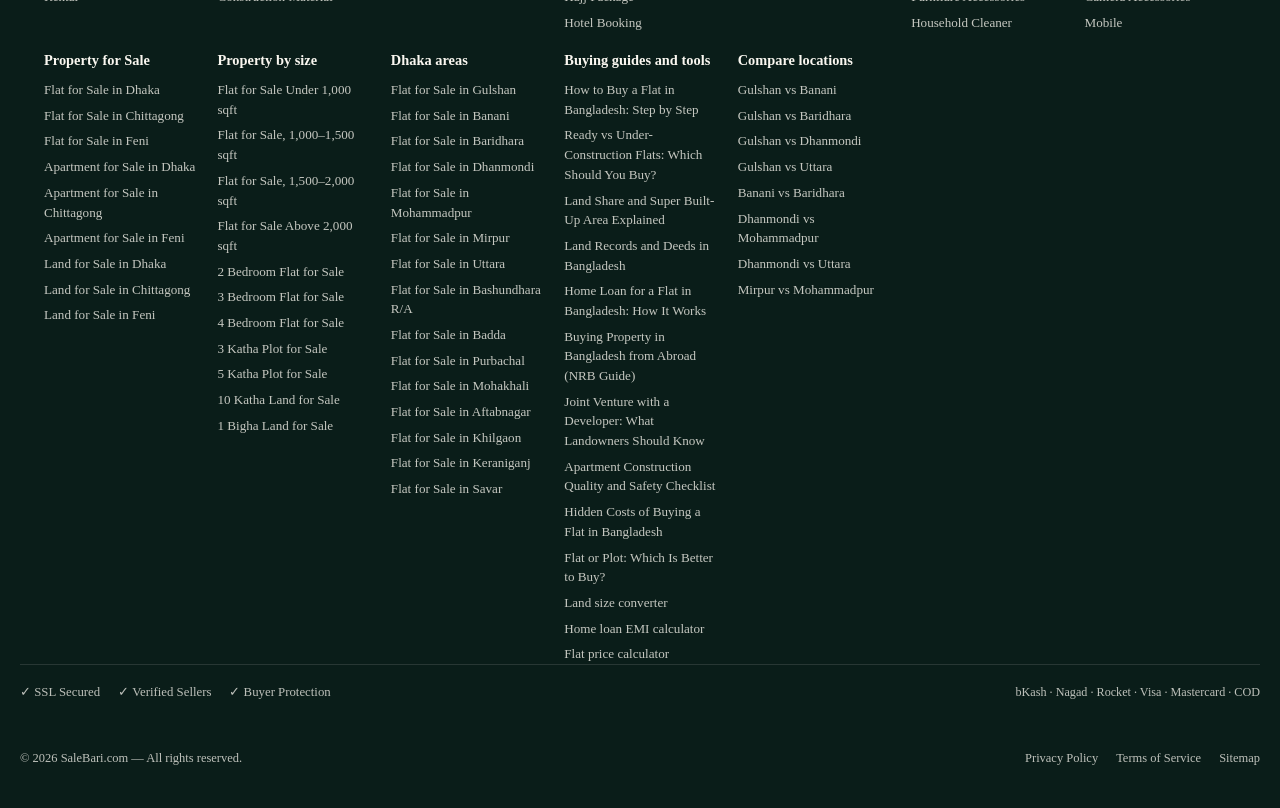
==== commit fbf21138: "Content: every page now has at least 300 words. Buying guides for all 255 category pages (overviews," ====
--- a/index.html
+++ b/index.html
@@ -28,7 +28,7 @@
 <link rel="preconnect" href="https://fonts.googleapis.com">
 <link rel="preconnect" href="https://fonts.gstatic.com" crossorigin>
 <link href="https://fonts.googleapis.com/css2?family=Fraunces:ital,opsz,wght@0,9..144,500;0,9..144,600;0,9..144,700;0,9..144,900;1,9..144,600&family=Noto+Sans+Bengali:wght@400;500;600;700;800&display=swap" rel="stylesheet">
-<link rel="stylesheet" href="css/style.css?v=23">
+<link rel="stylesheet" href="css/style.css?v=25">
 </head>
 <body>
 
@@ -285,6 +285,38 @@
 </section>
 
 <!-- ============ FOOTER ============ -->
+<!-- ============ ABOUT SALEBARI ============ -->
+<section class="section page-guide-wrap">
+  <div class="wrap seo-block page-guide">
+    <h2>About SaleBari</h2>
+    <p>SaleBari is an online marketplace for Bangladesh. Independent sellers open a stall and list their products and services, and buyers contact them directly by WhatsApp or phone. You can find flats and land, cars and bikes, farm animals and fish, travel tickets and packages, jobs, household goods and electronics in one place, and compare sellers and prices before you decide.</p>
+    <h3>How it works for buyers</h3>
+    <ol>
+      <li>Pick a category from the menu or use the search box to find a product, a brand or a stall.</li>
+      <li>Open a listing to see the photos, the description, the price and the seller.</li>
+      <li>Use the WhatsApp or Call button to ask about price, availability, delivery and warranty.</li>
+      <li>Agree the payment and delivery directly with the seller. SaleBari does not take payment for products on the site.</li>
+    </ol>
+    <h3>How it works for sellers</h3>
+    <p>Choose a seller package, fill in your details and the SaleBari team reviews your request and your stall before it goes live. Then add your listings with clear photos and honest descriptions. Packages start at ৳500 a month. <a href="/sell/">See how to open a stall</a> or the <a href="/package.html">seller packages</a>.</p>
+    <h3>Property on SaleBari</h3>
+    <p>For flats, apartments and land, SaleBari has pages for Dhaka, Chittagong and Feni, for areas such as Gulshan, Dhanmondi and Uttara, and for sizes from small flats to a bigha of land. You can <a href="/compare-locations/">compare one location with another</a>, read the <a href="/guides/">buying guides</a> and use the calculators for land size and home loan instalments. Start at <a href="/property-for-sale/">property for sale</a>.</p>
+    <h3>Buying safely</h3>
+    <ul>
+      <li>Ask for real photos or a video, and compare them with the listing.</li>
+      <li>Check the seller's details and, where you can, see the item before you pay.</li>
+      <li>Avoid sending a large advance to someone you do not know.</li>
+      <li>Keep the chat, the invoice and any warranty card.</li>
+      <li>Use "Report this ad" on any listing that looks wrong, and we will look into it.</li>
+    </ul>
+    <h3>Questions</h3>
+    <details><summary>Is SaleBari free for buyers?</summary><p>Yes. Browsing and contacting sellers is free for buyers. Sellers choose a package to open a stall.</p></details>
+    <details><summary>Does SaleBari deliver the products?</summary><p>No. Sellers list and deliver or hand over their own products. Agree the delivery with the seller before you pay.</p></details>
+    <details><summary>Who is responsible for returns and refunds?</summary><p>For a product, the seller you buy from decides. Read the <a href="/return-and-refund-policy/">Return and Refund Policy</a> for details, including refunds on seller package fees.</p></details>
+    <details><summary>How can I contact SaleBari?</summary><p>Use the WhatsApp and phone numbers or the email address in the footer, or visit the <a href="/help/">Help Center</a>.</p></details>
+  </div>
+</section>
+
 <footer class="site-footer">
   <div class="wrap footer-inner">
     <div class="footer-col footer-brand">
--- a/css/style.css
+++ b/css/style.css
@@ -2179,3 +2179,18 @@
 @media (max-width: 560px) { .calc-big strong { font-size: 1.6rem; } }
 
 .estate-chips { margin-top: 18px; }
+
+/* ---- guide text on category and directory pages ---- */
+.category-guide, .page-guide { max-width: 940px; }
+.category-guide { margin-top: 28px; padding-top: 22px; border-top: 1px solid var(--line); }
+.category-guide h2, .page-guide h2 { font-size: 1.25rem; margin: 26px 0 10px; }
+.category-guide h2:first-child, .page-guide h2:first-child { margin-top: 0; }
+.page-guide h3 { font-size: 1.05rem; margin: 20px 0 8px; }
+.category-guide p, .page-guide p, .category-guide li, .page-guide li { line-height: 1.75; color: var(--ink-soft); }
+.category-guide ul, .category-guide ol, .page-guide ul, .page-guide ol { padding-left: 22px; display: flex; flex-direction: column; gap: 7px; margin: 0 0 14px; }
+.category-guide details, .page-guide details { background: #fff; border: 1px solid var(--line); border-radius: 10px; padding: 11px 15px; margin: 0 0 9px; }
+.category-guide summary, .page-guide summary { font-weight: 700; cursor: pointer; }
+.category-guide details p, .page-guide details p { margin: 9px 0 0; }
+.category-guide a, .page-guide a { color: var(--gold-deep); font-weight: 600; }
+.category-guide ul, .page-guide ul { list-style: disc; }
+.category-guide ol, .page-guide ol { list-style: decimal; }
